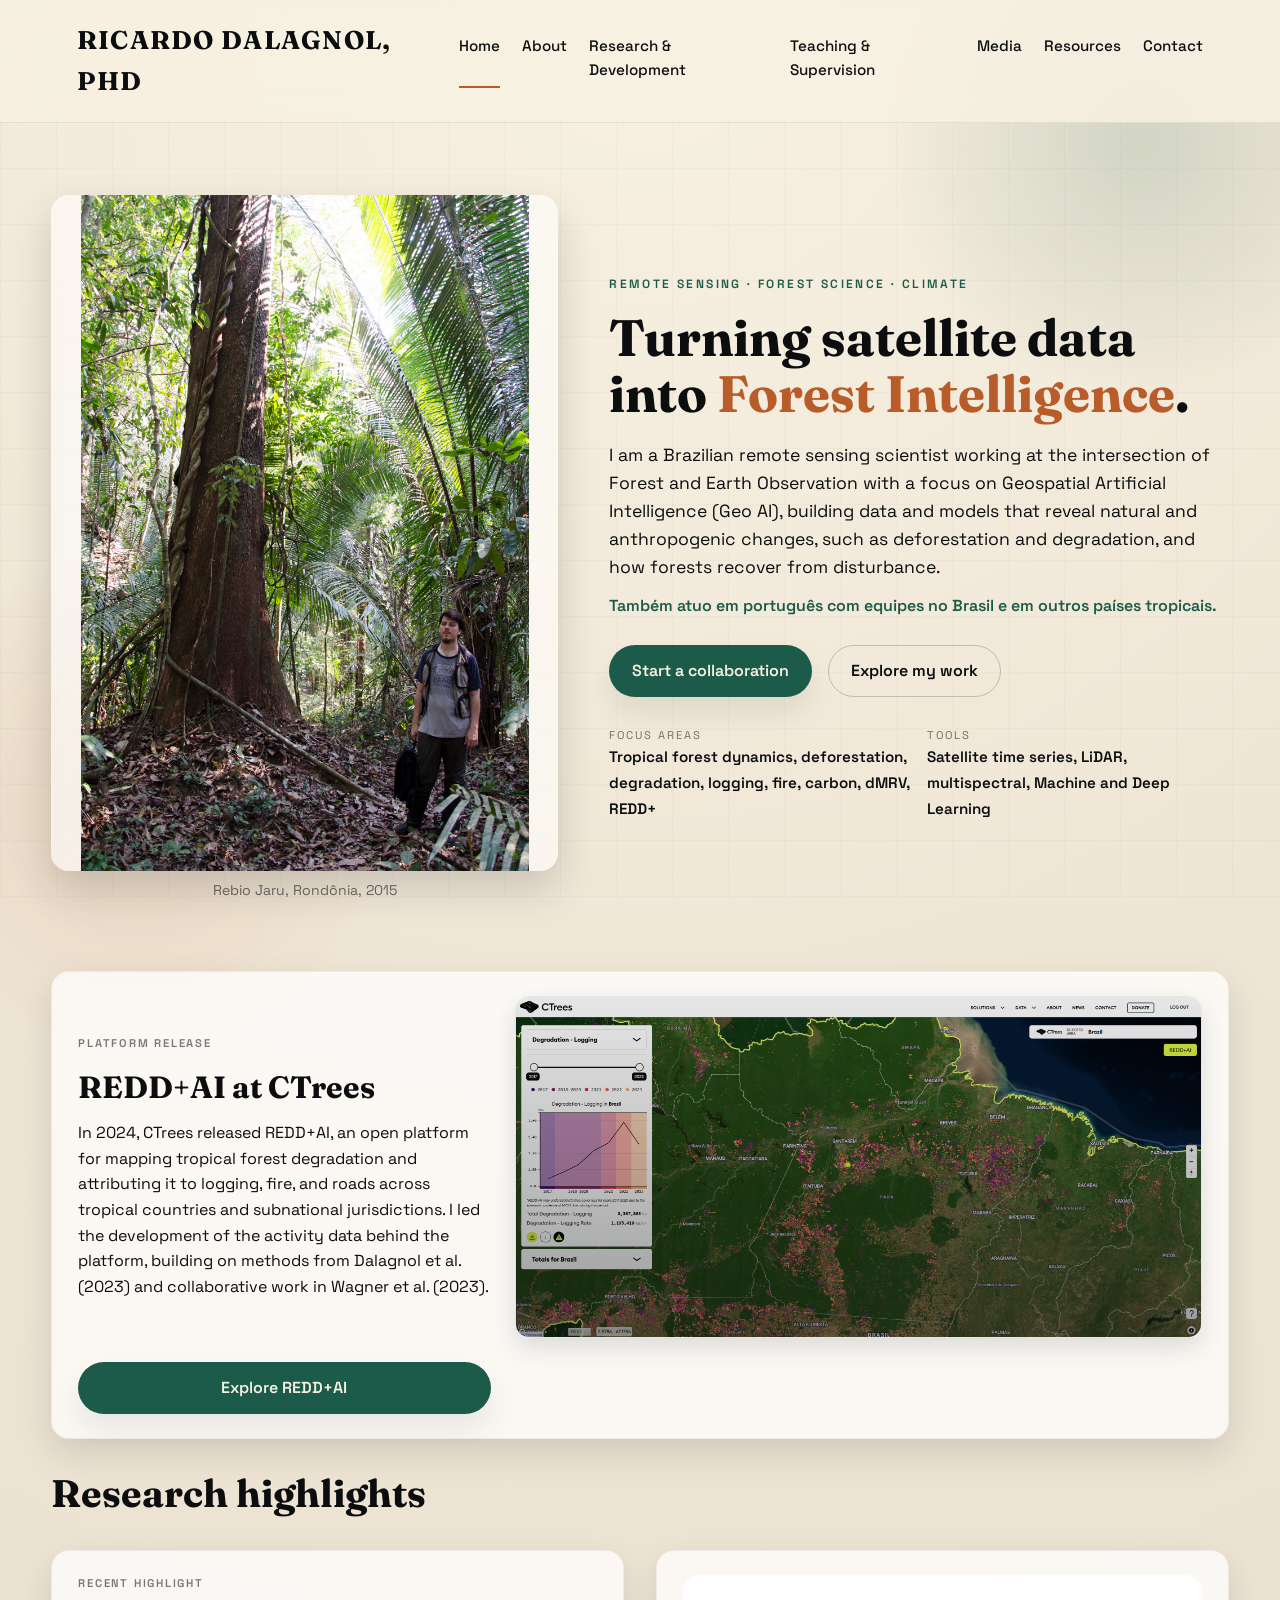
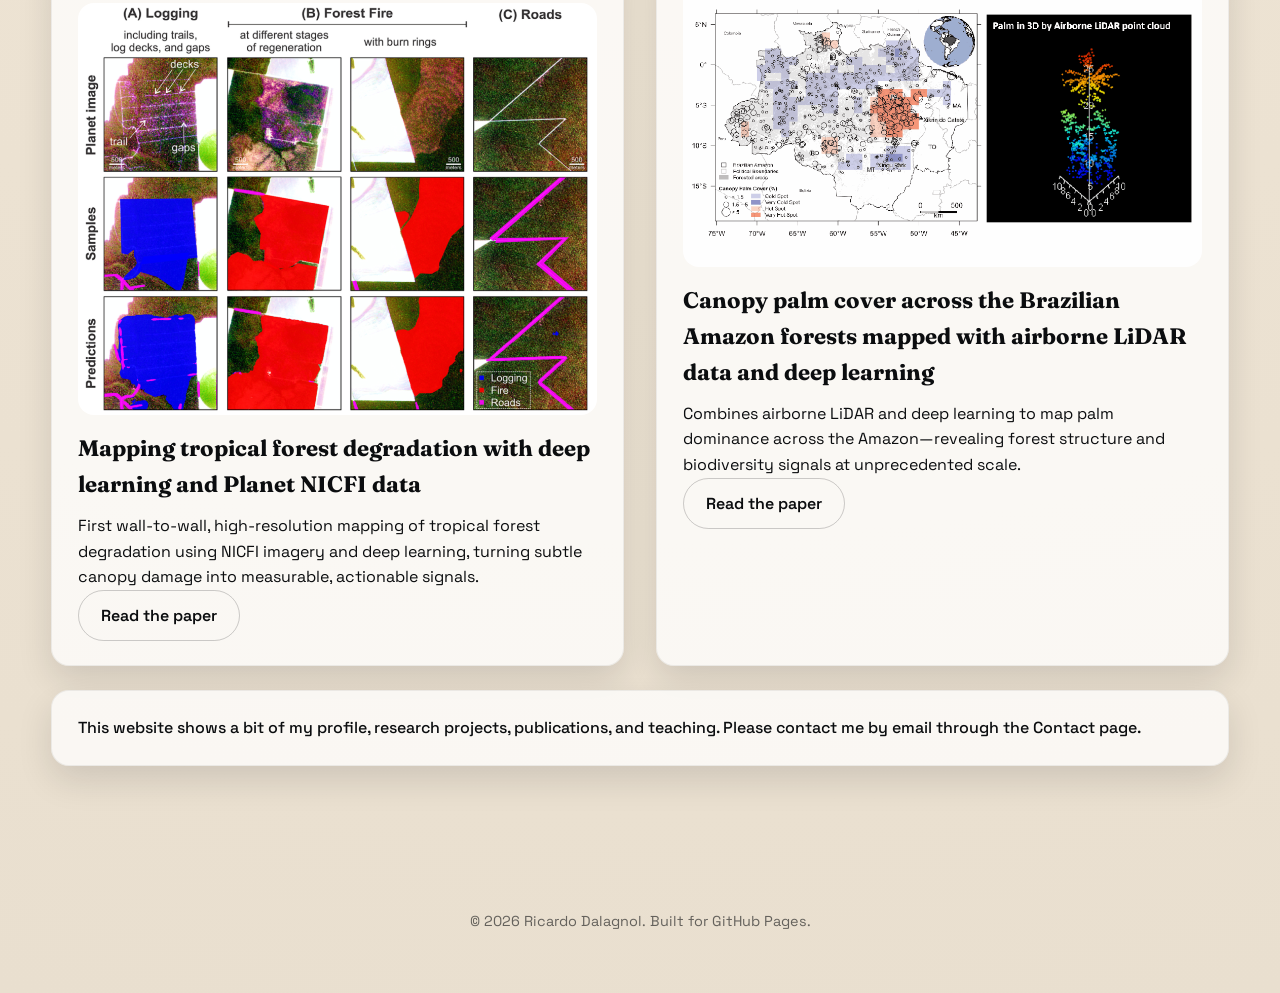
==== index.html @ a9552af7 "website update with mentorship" ====
﻿<!doctype html>
<html lang="en">
<head>
  <meta charset="utf-8" />
  <meta name="viewport" content="width=device-width, initial-scale=1" />
  <title>Ricardo Dalagnol — Remote Sensing & Forest Science</title>
  <meta name="description" content="Researcher in remote sensing and forest science. Projects, publications, teaching, and outreach." />
  <script type="application/ld+json">
  {
    "@context": "https://schema.org",
    "@type": "Person",
    "name": "Ricardo Dalagnol",
    "honorificSuffix": "PhD",
    "url": "https://ricds.github.io/",
    "jobTitle": "Remote Sensing Scientist",
    "description": "Researcher working at the intersection of remote sensing, forest science, geospatial artificial intelligence, tropical forest dynamics, REDD+, and digital MRV.",
    "sameAs": [
      "https://scholar.google.com.br/citations?hl=pt-BR&user=4ecvtoEAAAAJ",
      "https://www.linkedin.com/in/ricardo-dalagnol-da-silva-68b94a106/",
      "https://github.com/ricds"
    ],
    "knowsAbout": [
      "Remote sensing",
      "Forest science",
      "Tropical forest degradation",
      "Deforestation",
      "LiDAR",
      "Geospatial artificial intelligence",
      "REDD+",
      "Digital MRV"
    ]
  }
  </script>
  <link rel="preconnect" href="https://fonts.googleapis.com">
  <link rel="preconnect" href="https://fonts.gstatic.com" crossorigin>
  <link href="https://fonts.googleapis.com/css2?family=Fraunces:opsz,wght@9..144,300;9..144,600;9..144,700&family=Space+Grotesk:wght@300;400;500;600;700&display=swap" rel="stylesheet">
  <link rel="stylesheet" href="styles.css" />
</head>
<body>
  <div class="bg-grid" aria-hidden="true"></div>
  <div class="bg-orb orb-1" aria-hidden="true"></div>
  <div class="bg-orb orb-2" aria-hidden="true"></div>

  <header class="site-header">
    <a class="logo" href="#home" data-panel="home">Ricardo Dalagnol, PhD</a>
    <nav class="site-nav">
      <a href="#home" data-panel="home" class="active">Home</a>
      <a href="#about" data-panel="about">About</a>
      <a href="#research" data-panel="research">Research & Development</a>
      <a href="#teaching" data-panel="teaching">Teaching & Supervision</a>
      <a href="#media" data-panel="media">Media</a>
      <span class="nav-dropdown">
        <a href="#resources" data-panel="resources">Resources</a>
        <span class="dropdown-menu">
          <a href="https://ricds.github.io/ctrees-amazon-canopy-height.html">CTrees Amazon canopy height</a>
        </span>
      </span>
      <a href="#contact" data-panel="contact">Contact</a>
    </nav>
    <button class="menu-btn" aria-label="Open menu">
      <span></span><span></span><span></span>
    </button>
  </header>

  <main id="top">
    <div class="panel-stage">
      <section id="home" class="section panel active home-panel" data-panel="home">
        <div class="hero">
          <div class="hero-photo" data-slider>
            <img class="active" src="assets/images/jaru_2015_LSB_6764-227.jpg" alt="Ricardo Dalagnol during fieldwork in Jaru, Brazil" data-caption="Rebio Jaru, Rondônia, 2015" />
            <img src="assets/images/jaru_2015_LSB_6727-194.jpg" alt="Installing pressure dendrometer in Rebio Jaru, Brazil" data-caption="Installing pressure dendrometer at Rebio Jaru, Rondônia, 2015" />
            <img src="assets/images/bananal_2015_IMG_20151114_144432176.jpg" alt="Measuring tree growth in Bananal Island, Tocantins, Brazil" data-caption="Measuring tree growth in Bananal Island, Tocantins, Brazil, 2015" />
            <img src="assets/images/bananal_2015_IMG_20151114_102003658_HDR.jpg" alt="Campsite at Rio Javaés in Bananal Island, Tocantins, Brazil" data-caption="Campsite at Rio Javaés in Bananal Island, Tocantins, Brazil, 2015" />
            <img src="assets/images/manaus_2015_Sentek Manaus_7.jpeg" alt="Installing soil moisture equipment at Manaus K34 tower, Brazil" data-caption="Happy about breaking a hammer to install soil moisture equipment at Manaus K34 tower, Brazil, 2015" />
            <img src="assets/images/secondary_forest_tapajos_2012_DSC09801.JPG" alt="Secondary forest in Tapajós, Pará, Brazil" data-caption="Secondary forest Tapajós, Pará, Brazil, 2012" />
            <p class="image-caption">Rebio Jaru, Rondônia, 2015</p>
          </div>
          <div class="hero-text">
            <p class="eyebrow">Remote Sensing · Forest Science · Climate</p>
            <h1>Turning satellite data into <span>Forest Intelligence</span>.</h1>
            <p class="lead">I am a Brazilian remote sensing scientist working at the intersection of Forest and Earth Observation with a focus on Geospatial Artificial Intelligence (Geo AI), building data and models that reveal natural and anthropogenic changes, such as deforestation and degradation, and how forests recover from disturbance.</p>
            <p class="pt-note">Também atuo em português com equipes no Brasil e em outros países tropicais.</p>
            <div class="hero-actions">
              <a class="btn primary" href="#contact" data-panel="contact">Start a collaboration</a>
              <a class="btn ghost" href="#research" data-panel="research">Explore my work</a>
            </div>
            <div class="hero-meta">
              <div>
                <span class="meta-label">Focus areas</span>
                <span class="meta-value">Tropical forest dynamics, deforestation, degradation, logging, fire, carbon, dMRV, REDD+</span>
              </div>
              <div>
                <span class="meta-label">Tools</span>
                <span class="meta-value">Satellite time series, LiDAR, multispectral, Machine and Deep Learning</span>
              </div>
            </div>
          </div>
        </div>

        <div class="home-content">
          <div class="card reveal feature-callout">
            <div>
              <p class="highlight-label">Platform release</p>
              <h2>REDD+AI at CTrees</h2>
              <p>In 2024, CTrees released REDD+AI, an open platform for mapping tropical forest degradation and attributing it to logging, fire, and roads across tropical countries and subnational jurisdictions. I led the development of the activity data behind the platform, building on methods from <a href="https://doi.org/10.1016/j.rse.2023.113798" target="_blank" rel="noopener">Dalagnol et al. (2023)</a> and collaborative work in <a href="https://doi.org/10.3390/rs15020521" target="_blank" rel="noopener">Wagner et al. (2023)</a>.</p>
            </div>
            <div class="reddai-options" aria-label="REDD+AI visual">
              <a class="reddai-visual reddai-photo" href="https://ctrees.org/reddai" target="_blank" rel="noopener">
                <img src="assets/images/redd_ai_logging.png" alt="REDD+AI logging interface" />
              </a>
            </div>
            <a class="btn primary" href="https://ctrees.org/reddai" target="_blank" rel="noopener">Explore REDD+AI</a>
          </div>
          <div class="section-header">
            <h2>Research highlights</h2>
          </div>
          <div class="grid past-highlights">
            <article class="card reveal paper-card">
              <p class="highlight-label">Recent highlight</p>
              <img src="assets/images/forest-degradation-nicfi.png" alt="Mapping tropical forest degradation with deep learning and Planet NICFI data" />
              <h3>Mapping tropical forest degradation with deep learning and Planet NICFI data</h3>
              <p>First wall-to-wall, high-resolution mapping of tropical forest degradation using NICFI imagery and deep learning, turning subtle canopy damage into measurable, actionable signals.</p>
              <a class="btn ghost" href="https://doi.org/10.1016/j.rse.2023.113798" target="_blank" rel="noopener">Read the paper</a>
            </article>
            <article class="card reveal paper-card">
              <img src="assets/images/palm-cover-lidar.gif" alt="Canopy palm cover across the Brazilian Amazon forests mapped with airborne LiDAR data and deep learning" />
              <h3>Canopy palm cover across the Brazilian Amazon forests mapped with airborne LiDAR data and deep learning</h3>
              <p>Combines airborne LiDAR and deep learning to map palm dominance across the Amazon—revealing forest structure and biodiversity signals at unprecedented scale.</p>
              <a class="btn ghost" href="https://doi.org/10.1002/rse2.264" target="_blank" rel="noopener">Read the paper</a>
            </article>
          </div>
          <div class="card reveal home-note">
            <p>This website shows a bit of my profile, research projects, publications, and teaching. Please contact me by email through the <a href="#contact" data-panel="contact">Contact page</a>.</p>
          </div>
        </div>
      </section>

      <section id="about" class="section panel" data-panel="about">
        <div class="section-header">
          <h2>About</h2>
          <p>I am passionate about studying forests through the lenses of remote sensing (RS) and uncovering what we can see from above the forest canopy.</p>
        </div>
        <div class="about-grid">
          <div class="card reveal about-photo">
            <img src="assets/images/ricardo-joshua-trees.jpg" alt="Joshua Tree National Park in the Mojave Desert" />
            <p class="image-caption">Joshua Tree National Park, California, 2022</p>
            <p class="muted">This picture is not a tropical forest (off course), but this is nearby where I am living right now in Pasadena, CA, at Joshua Tree National Park in the Mojave Desert. Very hot but astonishing place! Almost outworldly</p>
          </div>
          <div class="card reveal profile-card">
            <h3>Profile</h3>
            <p>I am a Remote Sensing Scientist with an interdisciplinary background in environmental sciences, tropical ecology, and forest systems. My work integrates high-resolution Earth Observation data—particularly airborne LiDAR—with advanced analytical approaches, including machine learning and deep learning, to extract precise and novel insights from complex environmental systems.</p>
            <p>My research focuses on forest dynamics, biogeosciences, and the carbon cycle. I investigate how environmental and climate change influence tropical forest ecosystems, and I develop quantitative methods that combine remote sensing and field data to improve the monitoring of forest structure, degradation, and carbon stocks.</p>
            <p>I have strong analytical and programming expertise, with an emphasis on rigorous, empirical, and reproducible research. My work bridges ecological theory, geospatial data science, and computational modeling to generate actionable information for climate mitigation and forest conservation.</p>
            <p>I am currently a Research Scientist at CTrees (California), where I develop and apply advanced remote sensing and machine learning methods to support high-integrity forest carbon accounting and large-scale monitoring initiatives.</p>
            <p>I completed my postdoctoral appointment at UCLA in 2024 and then joined CTrees as Research Scientist and Activity Data Science Lead.</p>
            <p>I welcome opportunities for scientific collaboration and interdisciplinary research. Please feel free to get in touch via email.</p>
          </div>
          <div class="card reveal">
            <h3>Work</h3>
            <ul class="timeline">
              <li><strong>2024–</strong> Research Scientist and Activity Data Science Lead, CTrees (California, USA)</li>
              <li><strong>2022–2024</strong> Post-doctoral Researcher, Institute of the Environment and Sustainability, UCLA (Los Angeles, USA)</li>
              <li><strong>2022–2024</strong> Research Affiliate, NASA-Jet Propulsion Laboratory, California Institute of Technology (Pasadena, USA)</li>
              <li><strong>2021–2024</strong> Honorary Research Fellow, University of Manchester (Manchester, UK)</li>
              <li><strong>2020–2022</strong> Post-doctoral Researcher, DIOTG/INPE (São José dos Campos, Brazil)</li>
              <li><strong>2018–2019</strong> Visiting Researcher (PhD Remote Sensing), University of Leeds (Leeds, UK)</li>
              <li><strong>2014–2016</strong> Research Assistant, DIAV/INPE (São José dos Campos, Brazil)</li>
            </ul>
          </div>
          <div class="card reveal">
            <h3>Education</h3>
            <ul class="timeline">
              <li><strong>2016–2020</strong> PhD in Remote Sensing, DIOTG/INPE (São José dos Campos, Brazil)</li>
              <li><strong>2012–2014</strong> MSc in Remote Sensing, DIOTG/INPE (São José dos Campos, Brazil)</li>
              <li><strong>2008–2011</strong> BSc. in Forest Engineering (interrupted to start the MSc), UTFPR (Dois Vizinhos, Brazil)</li>
              <li><strong>2007–2011</strong> BSc. in Environmental Engineering, UNISEP (Dois Vizinhos, Brazil)</li>
            </ul>
          </div>
          <div class="card reveal">
            <h3>Research field</h3>
            <ul class="pillars">
              <li>Remote sensing</li>
              <li>Tropical ecology</li>
              <li>Forest dynamics</li>
              <li>Amazonia</li>
              <li>Biomass</li>
              <li>Plant species distribution</li>
              <li>Deep learning</li>
              <li>dMRV</li>
              <li>REDD+</li>
            </ul>
          </div>
          <div class="card reveal links-card">
            <h3>Links</h3>
            <div class="link-row">
              <a href="http://lattes.cnpq.br/6150479997891841" target="_blank" rel="noopener">CV – Brazilian Curriculum Lattes (pt-br)</a>
              <a href="https://scholar.google.com.br/citations?hl=pt-BR&user=4ecvtoEAAAAJ" target="_blank" rel="noopener">Google Scholar Publications</a>
              <a href="https://publons.com/researcher/2459210/ricardo-dalagnol/peer-review/" target="_blank" rel="noopener">Reviewer profile</a>
            </div>
          </div>
        </div>
      </section>

      <section id="research" class="section panel" data-panel="research">
        <div class="section-header">
          <h2>Research & Development</h2>
        </div>
        <div class="grid research-lines">
          <article class="card reveal">
            <h3>Assessing the Impacts of Environmental and Climate Change in the Tropics</h3>
          </article>
          <article class="card reveal">
            <h3>Advancing Tropical Ecology using Remote Sensing</h3>
          </article>
          <article class="card reveal">
            <h3>Development of Remote Sensing Data and Artificial Intelligence Methods to Advance Earth Observation</h3>
          </article>
        </div>
        <div class="card reveal">
          <p>Online record at Google Scholar: <a href="https://scholar.google.com.br/citations?hl=pt-BR&user=4ecvtoEAAAAJ" target="_blank" rel="noopener">https://scholar.google.com.br/citations?hl=pt-BR&user=4ecvtoEAAAAJ</a></p>
        </div>
        <div class="card reveal development-card">
          <div class="development-intro">
            <div>
              <h3>Applied REDD+ and dMRV development</h3>
              <p>Beyond peer-reviewed publications, I lead applied technical work that turns remote sensing, AI, and forest carbon methods into operational datasets for jurisdictional REDD+ and dMRV programs.</p>
            </div>
            <img src="assets/images/forest-spin.gif" alt="Rotating visualization of forest structure" loading="lazy" />
          </div>
          <h4>Technical reports</h4>
          <ul class="list">
            <li>
              <span class="list-title">Dalagnol, Ricardo, et al. (2024). Forest Cover Benchmark Maps and Activity Data to Support VM0048 Implementation across 6 Tropical Jurisdictions in 3 Countries.</span>
              <span class="list-subtitle">Lead author. Report prepared for Verra VCS.</span>
            </li>
            <li>
              <span class="list-title">Dalagnol, Ricardo, et al. (2025). Forest Cover Benchmark Maps and Activity Data to Support VM0048 Implementation across 36 Tropical Jurisdictions in 16 Countries.</span>
              <span class="list-subtitle">Lead author. Report prepared for Verra VCS.</span>
            </li>
            <li>
              <span class="list-title">Dalagnol, Ricardo, et al. (2024-2026). Due-diligence dMRV assessments for 10 ART-TREES and FCPF jurisdictional REDD+ opportunities.</span>
              <span class="list-subtitle">Lead technical development integrating activity data, remote sensing diagnostics, and geospatial quality checks for buyer-side evaluation of jurisdictional forest carbon performance.</span>
            </li>
          </ul>
        </div>
        <div class="card reveal pubs-card">
          <h3>Full list of publications</h3>
          <div class="pub-tools" aria-label="Publication filters">
            <label>
              <span>Search</span>
              <input id="pub-search" type="search" placeholder="Title, author, journal, DOI" autocomplete="off" />
            </label>
            <label>
              <span>Year</span>
              <select id="pub-year-filter">
                <option value="">All years</option>
              </select>
            </label>
            <p id="pub-count" class="muted" aria-live="polite"></p>
          </div>
          <!-- PUBS_START -->
        <div class="pub-year">
          <h3>2026</h3>
          <ul class="list">
          <li>
            <span class="list-title">Yang, Yan; et al. (2026). <span class="pub-title">From Snapshot Maps to Continuous Monitoring of Global Forest Carbon at 100 m Resolution (2000–2025)</span>. <span class="pub-journal">EarthArXiv</span>.</span>
          </li>
          <li>
            <span class="list-title">Natel, Carolina; et al. (2026). <span class="pub-title">Deep Learning for Satellite‐Based Forest Disturbance Monitoring: Recent Advances and Challenges</span>. <span class="pub-journal">WIREs Data Mining and Knowledge Discovery</span>. DOI: <a href="https://doi.org/10.1002/widm.70096" target="_blank" rel="noopener">https://doi.org/10.1002/widm.70096</a>.</span>
          </li>
          <li>
            <span class="list-title">Li, Chuanze; et al. (2026). <span class="pub-title">Disturbance and incomplete recovery in the Cerrado-Amazon transition: Implications for conservation of a critical tropical ecotone</span>. <span class="pub-journal">Biological Conservation</span>. DOI: <a href="https://doi.org/10.1016/j.biocon.2026.111900" target="_blank" rel="noopener">https://doi.org/10.1016/j.biocon.2026.111900</a>.</span>
          </li>
          <li>
            <span class="list-title">Fernandes, Helen Giovanna Pereira; et al. (2026). <span class="pub-title">Land Use and Land Cover Dynamics and Their Association with Fire in Indigenous Territories of Maranhão, Brazil (1985–2023)</span>. <span class="pub-journal">Land</span>. DOI: <a href="https://doi.org/10.3390/land15010132" target="_blank" rel="noopener">https://doi.org/10.3390/land15010132</a>.</span>
          </li>
          <li>
            <span class="list-title">Dutra, Débora J.; et al. (2026). <span class="pub-title">Dry‐Season Water Deficits in the Southwestern Amazon Under High Emissions</span>. <span class="pub-journal">International Journal of Climatology</span>. DOI: <a href="https://doi.org/10.1002/joc.70331" target="_blank" rel="noopener">https://doi.org/10.1002/joc.70331</a>.</span>
          </li>
          <li>
            <span class="list-title">Braga, Daniel; et al. (2026). <span class="pub-title">Monitoring sustainable logging in an Amazon forest under management using deep learning and Planet NICFI imagery</span>. <span class="pub-journal">International Journal of Remote Sensing</span>. DOI: <a href="https://doi.org/10.1080/01431161.2025.2603696" target="_blank" rel="noopener">https://doi.org/10.1080/01431161.2025.2603696</a>.</span>
          </li>
          </ul>
        </div>
        <div class="pub-year">
          <h3>2025</h3>
          <ul class="list">
          <li>
            <span class="list-title">Zhu, Lei; et al. (2025). <span class="pub-title">Spatially varying parameters improve carbon cycle modeling in the Amazon rainforest with ORCHIDEE r8849</span>. <span class="pub-journal">Geoscientific Model Development</span>. DOI: <a href="https://doi.org/10.5194/egusphere-2025-397" target="_blank" rel="noopener">https://doi.org/10.5194/egusphere-2025-397</a>.</span>
          </li>
          <li>
            <span class="list-title">Wagner, Fabien H.; et al. (2025). <span class="pub-title">Wall‐to‐wall Amazon forest height mapping with Planet NICFI, Aerial LiDAR, and a U‐Net regression model</span>. <span class="pub-journal">Remote Sensing in Ecology and Conservation</span>. DOI: <a href="https://doi.org/10.1002/rse2.70041" target="_blank" rel="noopener">https://doi.org/10.1002/rse2.70041</a>.</span>
          </li>
          <li>
            <span class="list-title">Wagner, Fabien H.; et al. (2025). <span class="pub-title">Monitoring the Early Growth of Pinus and Eucalyptus Plantations Using a Planet NICFI-Based Canopy Height Model: A Case Study in Riqueza, Brazil</span>. <span class="pub-journal">Remote Sensing</span>. DOI: <a href="https://doi.org/10.3390/rs17152718" target="_blank" rel="noopener">https://doi.org/10.3390/rs17152718</a>.</span>
          </li>
          <li>
            <span class="list-title">Vedovato, Laura B.; et al. (2025). <span class="pub-title">Impacts of fire on canopy structure and its resilience depend on successional stage in Amazonian secondary forests</span>. <span class="pub-journal">Remote Sensing in Ecology and Conservation</span>. DOI: <a href="https://doi.org/10.1002/rse2.431" target="_blank" rel="noopener">https://doi.org/10.1002/rse2.431</a>.</span>
          </li>
          <li>
            <span class="list-title">Network, International; et al. (2025). <span class="pub-title">Towards a global understanding of tree mortality</span>. <span class="pub-journal">New Phytologist</span>. DOI: <a href="https://doi.org/10.1111/nph.20407" target="_blank" rel="noopener">https://doi.org/10.1111/nph.20407</a>.</span>
          </li>
          <li>
            <span class="list-title">Favrichon, Samuel; et al. (2025). <span class="pub-title">Monitoring changes of forest height in California</span>. <span class="pub-journal">Frontiers in Remote Sensing</span>. DOI: <a href="https://doi.org/10.3389/frsen.2024.1459524" target="_blank" rel="noopener">https://doi.org/10.3389/frsen.2024.1459524</a>.</span>
          </li>
          </ul>
        </div>
        <div class="pub-year">
          <h3>2024</h3>
          <ul class="list">
          <li>
            <span class="list-title">Winstanley, Philip; et al. (2024). <span class="pub-title">Post-Logging Canopy Gap Dynamics and Forest Regeneration Assessed Using Airborne LiDAR Time Series in the Brazilian Amazon with Attribution to Gap Types and Origins</span>. <span class="pub-journal">Remote Sensing</span>. DOI: <a href="https://doi.org/10.3390/rs16132319" target="_blank" rel="noopener">https://doi.org/10.3390/rs16132319</a>.</span>
          </li>
          <li>
            <span class="list-title">Wagner, Fabien H.; et al. (2024). <span class="pub-title">The Amazon’s 2023 Drought: Sentinel-1 Reveals Extreme Rio Negro River Contraction</span>. <span class="pub-journal">Remote Sensing</span>. DOI: <a href="https://doi.org/10.3390/rs16061056" target="_blank" rel="noopener">https://doi.org/10.3390/rs16061056</a>.</span>
          </li>
          <li>
            <span class="list-title">Wagner, Fabien H.; et al. (2024). <span class="pub-title">Sub-meter tree height mapping of California using aerial images and LiDAR-informed U-Net model</span>. <span class="pub-journal">Remote Sensing of Environment</span>. DOI: <a href="https://doi.org/10.1016/j.rse.2024.114099" target="_blank" rel="noopener">https://doi.org/10.1016/j.rse.2024.114099</a>.</span>
          </li>
          <li>
            <span class="list-title">Takougoum Sagang, Le Bienfaiteur; et al. (2024). <span class="pub-title">Unveiling spatial variations of high forest live biomass carbon stocks of Gabon using advanced remote sensing techniques</span>. <span class="pub-journal">Environmental Research Letters</span>. DOI: <a href="https://doi.org/10.1088/1748-9326/ad5572" target="_blank" rel="noopener">https://doi.org/10.1088/1748-9326/ad5572</a>.</span>
          </li>
          <li>
            <span class="list-title">Mullissa, Adugna; et al. (2024). <span class="pub-title">LUCA: A Sentinel-1 SAR-Based Global Forest Land Use Change Alert</span>. <span class="pub-journal">Remote Sensing</span>. DOI: <a href="https://doi.org/10.3390/rs16122151" target="_blank" rel="noopener">https://doi.org/10.3390/rs16122151</a>.</span>
          </li>
          <li>
            <span class="list-title">Jacon, Aline D.; et al. (2024). <span class="pub-title">Characterizing Canopy Structure Variability in Amazonian Secondary Successions with Full-Waveform Airborne LiDAR</span>. <span class="pub-journal">Remote Sensing</span>. DOI: <a href="https://doi.org/10.3390/rs16122085" target="_blank" rel="noopener">https://doi.org/10.3390/rs16122085</a>.</span>
          </li>
          <li>
            <span class="list-title">Gonçalves, Nathan Borges; et al. (2024). <span class="pub-title">Revealing forest structural "fingerprints": An integration of LiDAR and deep learning uncovers topographical influences on Central Amazon forests</span>. <span class="pub-journal">Ecological Informatics</span>. DOI: <a href="https://doi.org/10.1016/j.ecoinf.2024.102628" target="_blank" rel="noopener">https://doi.org/10.1016/j.ecoinf.2024.102628</a>.</span>
          </li>
          <li>
            <span class="list-title">Galvão, Lênio Soares; et al. (2024). <span class="pub-title">Coupled effects of solar illumination and phenology on vegetation index determination: an analysis over the Amazonian forests using the SuperDove satellite constellation</span>. <span class="pub-journal">GIScience & Remote Sensing</span>. DOI: <a href="https://doi.org/10.1080/15481603.2023.2290354" target="_blank" rel="noopener">https://doi.org/10.1080/15481603.2023.2290354</a>.</span>
          </li>
          <li>
            <span class="list-title">Carter, Griffin; et al. (2024). <span class="pub-title">Detection of forest disturbance across California using deep-learning on PlanetScope imagery</span>. <span class="pub-journal">Frontiers in Remote Sensing</span>. DOI: <a href="https://doi.org/10.3389/frsen.2024.1409400" target="_blank" rel="noopener">https://doi.org/10.3389/frsen.2024.1409400</a>.</span>
          </li>
          <li>
            <span class="list-title">Breunig, Fábio Marcelo; et al. (2024). <span class="pub-title">Monitoring Cover Crop Biomass in Southern Brazil Using Combined PlanetScope and Sentinel-1 SAR Data</span>. <span class="pub-journal">Remote Sensing</span>. DOI: <a href="https://doi.org/10.3390/rs16152686" target="_blank" rel="noopener">https://doi.org/10.3390/rs16152686</a>.</span>
          </li>
          </ul>
        </div>
        <div class="pub-year">
          <h3>2023</h3>
          <ul class="list">
          <li>
            <span class="list-title">de Abreu Araújo, Juliana; et al. (2023). <span class="pub-title">Sensitivity of hyperspectral vegetation indices to rainfall seasonality in the Brazilian savannahs: an analysis using PRISMA data</span>. <span class="pub-journal">Remote Sensing Letters</span>. DOI: <a href="https://doi.org/10.1080/2150704x.2023.2189031" target="_blank" rel="noopener">https://doi.org/10.1080/2150704x.2023.2189031</a>.</span>
          </li>
          <li>
            <span class="list-title">Wagner, Fabien H.; et al. (2023). <span class="pub-title">Mapping Tropical Forest Cover and Deforestation with Planet NICFI Satellite Images and Deep Learning in Mato Grosso State (Brazil) from 2015 to 2021</span>. <span class="pub-journal">Remote Sensing</span>. DOI: <a href="https://doi.org/10.3390/rs15020521" target="_blank" rel="noopener">https://doi.org/10.3390/rs15020521</a>.</span>
          </li>
          <li>
            <span class="list-title">Ping, Dazhou; et al. (2023). <span class="pub-title">Assessing the Magnitude of the Amazonian Forest Blowdowns and Post-Disturbance Recovery Using Landsat-8 and Time Series of PlanetScope Satellite Constellation Data</span>. DOI: <a href="https://doi.org/10.3390/rs15123196" target="_blank" rel="noopener">https://doi.org/10.3390/rs15123196</a>.</span>
          </li>
          <li>
            <span class="list-title">Klauberg, Carine; et al. (2023). <span class="pub-title">Post-Hurricane Damage Severity Classification at the Individual Tree Level Using Terrestrial Laser Scanning and Deep Learning</span>. <span class="pub-journal">Remote Sensing</span>.</span>
          </li>
          <li>
            <span class="list-title">Heinrich, Viola H. A.; et al. (2023). <span class="pub-title">The carbon sink of secondary and degraded humid tropical forests</span>. <span class="pub-journal">Nature</span>. DOI: <a href="https://doi.org/10.1038/s41586-022-05679-w" target="_blank" rel="noopener">https://doi.org/10.1038/s41586-022-05679-w</a>.</span>
          </li>
          <li>
            <span class="list-title">Gonçalves, Nathan B.; et al. (2023). <span class="pub-title">Amazon forest spectral seasonality is consistent across sensor resolutions and driven by leaf demography</span>. <span class="pub-journal">ISPRS Journal of Photogrammetry and Remote Sensing</span>. DOI: <a href="https://doi.org/10.1016/j.isprsjprs.2022.12.001" target="_blank" rel="noopener">https://doi.org/10.1016/j.isprsjprs.2022.12.001</a>.</span>
          </li>
          <li>
            <span class="list-title">Ferla, Andressa Kossmann; et al. (2023). <span class="pub-title">Mapping Pinus spp. Forestry and Land Cover Classes Using High-resolution PlanetScope Satellite Data: Experimenting Images from Different Seasons and Machine Learning Methods</span>. <span class="pub-journal">Revista Brasileira de Cartografia</span>. DOI: <a href="https://doi.org/http://dx.doi.org/10.14393/rbcv75n0a-67769" target="_blank" rel="noopener">https://doi.org/http://dx.doi.org/10.14393/rbcv75n0a-67769</a>.</span>
          </li>
          <li>
            <span class="list-title">Dutra, Débora Joana; et al. (2023). <span class="pub-title">Fire Dynamics in an Emerging Deforestation Frontier in Southwestern Amazonia, Brazil</span>. <span class="pub-journal">Fire</span>. DOI: <a href="https://doi.org/10.3390/fire6010002" target="_blank" rel="noopener">https://doi.org/10.3390/fire6010002</a>.</span>
          </li>
          <li>
            <span class="list-title">Dutra, Débora Joana; et al. (2023). <span class="pub-title">Burned area mapping in Different Data Products for the Southwest of the Brazilian Amazon</span>. <span class="pub-journal">Revista Brasileira de Cartografia</span>. DOI: <a href="https://doi.org/10.14393/rbcv75n0a-68393" target="_blank" rel="noopener">https://doi.org/10.14393/rbcv75n0a-68393</a>.</span>
          </li>
          <li>
            <span class="list-title">Dalagnol, Ricardo; et al. (2023). <span class="pub-title">Mapping tropical forest degradation with deep learning and Planet NICFI data</span>. DOI: <a href="https://doi.org/10.1016/j.rse.2023.113798" target="_blank" rel="noopener">https://doi.org/10.1016/j.rse.2023.113798</a>.</span>
          </li>
          <li>
            <span class="list-title">Dalagnol, Ricardo; et al. (2023). <span class="pub-title">AnisoVeg: anisotropy and nadir-normalized MODIS multi-angle implementation atmospheric correction (MAIAC) datasets for satellite vegetation studies in South America</span>. <span class="pub-journal">Earth System Science Data</span>. DOI: <a href="https://doi.org/10.5194/essd-15-345-2023" target="_blank" rel="noopener">https://doi.org/10.5194/essd-15-345-2023</a>.</span>
          </li>
          <li>
            <span class="list-title">Da Conceição Bispo, Polyanna; et al. (2023). <span class="pub-title">Overlooking vegetation loss outside forests imperils the Brazilian Cerrado and other non-forest biomes</span>. DOI: <a href="https://doi.org/10.1038/s41559-023-02256-w" target="_blank" rel="noopener">https://doi.org/10.1038/s41559-023-02256-w</a>.</span>
          </li>
          <li>
            <span class="list-title">Crivelari-Costa, Patrícia Monique; et al. (2023). <span class="pub-title">Changes in Carbon Dioxide Balance Associated with Land Use and Land Cover in Brazilian Legal Amazon Based on Remotely Sensed Imagery</span>. DOI: <a href="https://doi.org/10.3390/rs15112780" target="_blank" rel="noopener">https://doi.org/10.3390/rs15112780</a>.</span>
          </li>
          <li>
            <span class="list-title">Araújo, Juliana De Abreu; et al. (2023). <span class="pub-title">Evaluating changes with vegetation cover in PRISMA's spectral, spatial, and temporal attributes and their performance for classifying savannahs in Brazil</span>. DOI: <a href="https://doi.org/10.1016/j.rsase.2023.101074" target="_blank" rel="noopener">https://doi.org/10.1016/j.rsase.2023.101074</a>.</span>
          </li>
          </ul>
        </div>
        <div class="pub-year">
          <h3>2022</h3>
          <ul class="list">
          <li>
            <span class="list-title">Wagner, Fabien H.; et al. (2022). <span class="pub-title">K-textures, a self-supervised hard clustering deep learning algorithm for satellite image segmentation</span>. <span class="pub-journal">Frontiers in Environmental Science</span>. DOI: <a href="https://doi.org/10.3389/fenvs.2022.946729" target="_blank" rel="noopener">https://doi.org/10.3389/fenvs.2022.946729</a>.</span>
          </li>
          <li>
            <span class="list-title">Wagner, Fabien H.; et al. (2022). <span class="pub-title">Fast computation of digital terrain model anomalies based on LiDAR data for geoglyph detection in the Amazon</span>. <span class="pub-journal">Remote Sensing Letters</span>. DOI: <a href="https://doi.org/10.1080/2150704X.2022.2109942" target="_blank" rel="noopener">https://doi.org/10.1080/2150704X.2022.2109942</a>.</span>
          </li>
          <li>
            <span class="list-title">Reis, Cristiano Rodrigues; et al. (2022). <span class="pub-title">Forest disturbance and growth processes are reflected in the geographical distribution of large canopy gaps across the Brazilian Amazon</span>. <span class="pub-journal">Journal of Ecology</span>. DOI: <a href="https://doi.org/10.1111/1365-2745.14003" target="_blank" rel="noopener">https://doi.org/10.1111/1365-2745.14003</a>.</span>
          </li>
          <li>
            <span class="list-title">Pontes-Lopes, Aline; et al. (2022). <span class="pub-title">Quantifying Post-Fire Changes in the Aboveground Biomass of an Amazonian Forest Based on Field and Remote Sensing Data</span>. <span class="pub-journal">Remote Sensing</span>. DOI: <a href="https://doi.org/10.3390/rs14071545" target="_blank" rel="noopener">https://doi.org/10.3390/rs14071545</a>.</span>
          </li>
          <li>
            <span class="list-title">Petri, Caio Arlanche; et al. (2022). <span class="pub-title">Solar illumination effects on the dry-season variability of spectral and spatial attributes calculated from PlanetScope data over tropical forests of the Amazon</span>. <span class="pub-journal">International Journal of Remote Sensing</span>. DOI: <a href="https://doi.org/10.1080/01431161.2022.2106801" target="_blank" rel="noopener">https://doi.org/10.1080/01431161.2022.2106801</a>.</span>
          </li>
          <li>
            <span class="list-title">Mataveli, Guilherme; et al. (2022). <span class="pub-title">Science‐based planning can support law enforcement actions to curb deforestation in the Brazilian Amazon</span>. <span class="pub-journal">Conservation Letters</span>. DOI: <a href="https://doi.org/10.1111/conl.12908" target="_blank" rel="noopener">https://doi.org/10.1111/conl.12908</a>.</span>
          </li>
          <li>
            <span class="list-title">Haddad, Isadora; et al. (2022). <span class="pub-title">On the combined use of phenological metrics derived from different PlanetScope vegetation indices for classifying savannas in Brazil</span>. <span class="pub-journal">Remote Sensing Applications: Society and Environment</span>. DOI: <a href="https://doi.org/10.1016/j.rsase.2022.100764" target="_blank" rel="noopener">https://doi.org/10.1016/j.rsase.2022.100764</a>.</span>
          </li>
          <li>
            <span class="list-title">Ferreira Barbosa, Maria Lucia; et al. (2022). <span class="pub-title">Compound impact of land use and extreme climate on the 2020 fire record of the Brazilian Pantanal</span>. <span class="pub-journal">Global Ecology and Biogeography</span>. DOI: <a href="https://doi.org/10.1111/geb.13563" target="_blank" rel="noopener">https://doi.org/10.1111/geb.13563</a>.</span>
          </li>
          <li>
            <span class="list-title">Dalagnol, Ricardo; et al. (2022). <span class="pub-title">Canopy palm cover across the Brazilian Amazon forests mapped with airborne LiDAR data and deep learning</span>. <span class="pub-journal">Remote Sensing in Ecology and Conservation</span>. DOI: <a href="https://doi.org/10.1002/rse2.264" target="_blank" rel="noopener">https://doi.org/10.1002/rse2.264</a>.</span>
          </li>
          </ul>
        </div>
        <div class="pub-year">
          <h3>2021</h3>
          <ul class="list">
          <li>
            <span class="list-title">Zhang, Huixian; et al. (2021). <span class="pub-title">Forest Canopy Changes in the Southern Amazon during the 2019 Fire Season Based on Passive Microwave and Optical Satellite Observations</span>. <span class="pub-journal">Remote Sensing</span>. DOI: <a href="https://doi.org/10.3390/rs13122238" target="_blank" rel="noopener">https://doi.org/10.3390/rs13122238</a>.</span>
          </li>
          <li>
            <span class="list-title">Silva, Celso H. L.; et al. (2021). <span class="pub-title">Surviving as a young scientist in Brazil</span>. <span class="pub-journal">Science</span>. DOI: <a href="https://doi.org/10.1126/science.abm8160a" target="_blank" rel="noopener">https://doi.org/10.1126/science.abm8160a</a>.</span>
          </li>
          <li>
            <span class="list-title">Pontes-Lopes, Aline; et al. (2021). <span class="pub-title">Drought-driven wildfire impacts on structure and dynamics in a wet Central Amazonian forest</span>. <span class="pub-journal">Proceedings of the Royal Society B: Biological Sciences</span>. DOI: <a href="https://doi.org/10.1098/rspb.2021.0094" target="_blank" rel="noopener">https://doi.org/10.1098/rspb.2021.0094</a>.</span>
          </li>
          <li>
            <span class="list-title">Kuck, Tahisa Neitzel; et al. (2021). <span class="pub-title">Change Detection of Selective Logging in the Brazilian Amazon Using X-Band SAR Data and Pre-Trained Convolutional Neural Networks</span>. <span class="pub-journal">Remote Sensing</span>. DOI: <a href="https://doi.org/10.3390/rs13234944" target="_blank" rel="noopener">https://doi.org/10.3390/rs13234944</a>.</span>
          </li>
          <li>
            <span class="list-title">Jacon, Aline Daniele; et al. (2021). <span class="pub-title">Aboveground biomass estimates over Brazilian savannas using hyperspectral metrics and machine learning models: experiences with Hyperion/EO-1</span>. <span class="pub-journal">GIScience & Remote Sensing</span>. DOI: <a href="https://doi.org/10.1080/15481603.2021.1969630" target="_blank" rel="noopener">https://doi.org/10.1080/15481603.2021.1969630</a>.</span>
          </li>
          <li>
            <span class="list-title">Heinrich, Viola H A; et al. (2021). <span class="pub-title">Large carbon sink potential of secondary forests in the Brazilian Amazon to mitigate climate change</span>. <span class="pub-journal">Nature Communications</span>. DOI: <a href="https://doi.org/10.1038/s41467-021-22050-1" target="_blank" rel="noopener">https://doi.org/10.1038/s41467-021-22050-1</a>.</span>
          </li>
          <li>
            <span class="list-title">Dalagnol, Ricardo; et al. (2021). <span class="pub-title">Large-scale variations in the dynamics of Amazon forest canopy gaps from airborne lidar data and opportunities for tree mortality estimates</span>. <span class="pub-journal">Scientific Reports</span>. DOI: <a href="https://doi.org/10.1038/s41598-020-80809-w" target="_blank" rel="noopener">https://doi.org/10.1038/s41598-020-80809-w</a>.</span>
          </li>
          <li>
            <span class="list-title">Dalagnol, Ricardo; et al. (2021). <span class="pub-title">Extreme rainfall and its impacts in the Brazilian Minas Gerais state in January 2020: Can we blame climate change</span>. <span class="pub-journal">Climate Resilience and Sustainability</span>. DOI: <a href="https://doi.org/10.1002/cli2.15" target="_blank" rel="noopener">https://doi.org/10.1002/cli2.15</a>.</span>
          </li>
          </ul>
        </div>
        <div class="pub-year">
          <h3>2020</h3>
          <ul class="list">
          <li>
            <span class="list-title">Wagner, Fabien H.; et al. (2020). <span class="pub-title">U-net-id, an instance segmentation model for building extraction from satellite images-Case study in the Joanopolis City, Brazil</span>. <span class="pub-journal">Remote Sensing</span>. DOI: <a href="https://doi.org/10.3390/rs12101544" target="_blank" rel="noopener">https://doi.org/10.3390/rs12101544</a>.</span>
          </li>
          <li>
            <span class="list-title">Wagner, Fabien H; et al. (2020). <span class="pub-title">Regional Mapping and Spatial Distribution Analysis of Canopy Palms in an Amazon Forest Using Deep Learning and VHR Images</span>. <span class="pub-journal">Remote Sensing</span>. DOI: <a href="https://doi.org/10.3390/rs12142225" target="_blank" rel="noopener">https://doi.org/10.3390/rs12142225</a>.</span>
          </li>
          <li>
            <span class="list-title">Moura, Yhasmin Mendes De; et al. (2020). <span class="pub-title">Carbon Dynamics in a Human-Modified Tropical Forest: A Case Study Using Multi-Temporal LiDAR Data</span>. <span class="pub-journal">Remote Sensing</span>. DOI: <a href="https://doi.org/10.3390/rs12030430" target="_blank" rel="noopener">https://doi.org/10.3390/rs12030430</a>.</span>
          </li>
          <li>
            <span class="list-title">Gonçalves, Nathan Borges; et al. (2020). <span class="pub-title">Both near-surface and satellite remote sensing confirm drought legacy effect on tropical forest leaf phenology after 2015/2016 ENSO drought</span>. <span class="pub-journal">Remote Sensing of Environment</span>. DOI: <a href="https://doi.org/10.1016/j.rse.2019.111489" target="_blank" rel="noopener">https://doi.org/10.1016/j.rse.2019.111489</a>.</span>
          </li>
          <li>
            <span class="list-title">Breunig, Fábio Marcelo; et al. (2020). <span class="pub-title">Assessing the effect of spatial resolution on the delineation of management zones for smallholder farming in southern Brazil</span>. <span class="pub-journal">Remote Sensing Applications: Society and Environment</span>. DOI: <a href="https://doi.org/10.1016/j.rsase.2020.100325" target="_blank" rel="noopener">https://doi.org/10.1016/j.rsase.2020.100325</a>.</span>
          </li>
          <li>
            <span class="list-title">Breunig, Fábio; et al. (2020). <span class="pub-title">Delineation of management zones in agricultural fields using cover-crop biomass estimates from PlanetScope data</span>. <span class="pub-journal">Int J Appl Earth Obs Geoinformation</span>. DOI: <a href="https://doi.org/10.1016/j.jag.2019.102004" target="_blank" rel="noopener">https://doi.org/10.1016/j.jag.2019.102004</a>.</span>
          </li>
          <li>
            <span class="list-title">Braga, José R G; et al. (2020). <span class="pub-title">Tree Crown Delineation Algorithm Based on a Convolutional Neural Network</span>. <span class="pub-journal">Remote Sensing</span>. DOI: <a href="https://doi.org/10.3390/rs12081288" target="_blank" rel="noopener">https://doi.org/10.3390/rs12081288</a>.</span>
          </li>
          <li>
            <span class="list-title">Bontempo, Edgard; et al. (2020). <span class="pub-title">Adjustments to sif aid the interpretation of drought responses at the caatinga of Northeast Brazil</span>. <span class="pub-journal">Remote Sensing</span>. DOI: <a href="https://doi.org/10.3390/rs12193264" target="_blank" rel="noopener">https://doi.org/10.3390/rs12193264</a>.</span>
          </li>
          </ul>
        </div>
        <div class="pub-year">
          <h3>2019</h3>
          <ul class="list">
          <li>
            <span class="list-title">Silva Junior, Celso H. L.; et al. (2019). <span class="pub-title">Fire Responses to the 2010 and 2015/2016 Amazonian Droughts</span>. <span class="pub-journal">Frontiers in Earth Science</span>. DOI: <a href="https://doi.org/10.3389/feart.2019.00097" target="_blank" rel="noopener">https://doi.org/10.3389/feart.2019.00097</a>.</span>
          </li>
          <li>
            <span class="list-title">Fonseca, Letícia D. M.; et al. (2019). <span class="pub-title">Phenology and Seasonal Ecosystem Productivity in an Amazonian Floodplain Forest</span>. <span class="pub-journal">Remote Sensing</span>. DOI: <a href="https://doi.org/10.3390/rs11131530" target="_blank" rel="noopener">https://doi.org/10.3390/rs11131530</a>.</span>
          </li>
          <li>
            <span class="list-title">Debastiani, Aline Bernarda; et al. (2019). <span class="pub-title">Árvore Modelo Frente a Uma Rede Neural Artificial Para a Modelagem Chuva-Vazão</span>. <span class="pub-journal">Nativa</span>. DOI: <a href="https://doi.org/10.31413/nativa.v7i5.7089" target="_blank" rel="noopener">https://doi.org/10.31413/nativa.v7i5.7089</a>.</span>
          </li>
          <li>
            <span class="list-title">Dalagnol, Ricardo; et al. (2019). <span class="pub-title">Quantifying Canopy Tree Loss and Gap Recovery in Tropical Forests under Low-Intensity Logging Using VHR Satellite Imagery and Airborne LiDAR</span>. <span class="pub-journal">Remote Sensing</span>. DOI: <a href="https://doi.org/10.3390/rs11070817" target="_blank" rel="noopener">https://doi.org/10.3390/rs11070817</a>.</span>
          </li>
          </ul>
        </div>
        <div class="pub-year">
          <h3>2018</h3>
          <ul class="list">
          <li>
            <span class="list-title">Dalagnol, Ricardo; et al. (2018). <span class="pub-title">Life cycle of bamboo in the southwestern Amazon and its relation to fire events</span>. <span class="pub-journal">Biogeosciences</span>. DOI: <a href="https://doi.org/10.5194/bg-15-6087-2018" target="_blank" rel="noopener">https://doi.org/10.5194/bg-15-6087-2018</a>.</span>
          </li>
          <li>
            <span class="list-title">Anderson, Liana Oighenstein; et al. (2018). <span class="pub-title">Vulnerability of Amazonian forests to repeated droughts</span>. <span class="pub-journal">Philosophical Transactions of the Royal Society B: Biological Sciences</span>. DOI: <a href="https://doi.org/10.1098/rstb.2017.0411" target="_blank" rel="noopener">https://doi.org/10.1098/rstb.2017.0411</a>.</span>
          </li>
          </ul>
        </div>
        <div class="pub-year">
          <h3>2017</h3>
          <ul class="list">
          <li>
            <span class="list-title">Dalagnol, Ricardo; et al. (2017). <span class="pub-title">Assessment of climate change impacts on water resources of the Purus Basin in the southwestern Amazon</span>. <span class="pub-journal">Acta Amazonica</span>. DOI: <a href="https://doi.org/10.1590/1809-4392201601993" target="_blank" rel="noopener">https://doi.org/10.1590/1809-4392201601993</a>.</span>
          </li>
          </ul>
        </div>
        <div class="pub-year">
          <h3>2016</h3>
          <ul class="list">
          <li>
            <span class="list-title">Silva, Camila Valéria de Jesus; et al. (2016). <span class="pub-title">Floristic and structure of an Amazonian primary forest and a chronosequence of secondary succession</span>. <span class="pub-journal">Acta Amazonica</span>. DOI: <a href="https://doi.org/10.1590/1809-4392201504341" target="_blank" rel="noopener">https://doi.org/10.1590/1809-4392201504341</a>.</span>
          </li>
          <li>
            <span class="list-title">Mateus, Pedro; et al. (2016). <span class="pub-title">Assessment of two techniques to merge ground-based and TRMM rainfall measurements: a case study about Brazilian Amazon Rainforest</span>. <span class="pub-journal">GIScience & Remote Sensing</span>. DOI: <a href="https://doi.org/10.1080/15481603.2016.1228161" target="_blank" rel="noopener">https://doi.org/10.1080/15481603.2016.1228161</a>.</span>
          </li>
          <li>
            <span class="list-title">Debastiani, Aline Bernarda; et al. (2016). <span class="pub-title">Eficácia da arquitetura MLP em modo closed-loop para simulação de um Sistema Hidrológico</span>. <span class="pub-journal">RBRH</span>. DOI: <a href="https://doi.org/10.1590/2318-0331.011615124" target="_blank" rel="noopener">https://doi.org/10.1590/2318-0331.011615124</a>.</span>
          </li>
          </ul>
        </div>
        <div class="pub-year">
          <h3>2015</h3>
          <ul class="list">
          <li>
            <span class="list-title">Galvão, Lênio Soares; et al. (2015). <span class="pub-title">Following a site-specific secondary succession in the Amazon using the Landsat CDR product and field inventory data</span>. <span class="pub-journal">International Journal of Remote Sensing</span>. DOI: <a href="https://doi.org/10.1080/01431161.2014.999879" target="_blank" rel="noopener">https://doi.org/10.1080/01431161.2014.999879</a>.</span>
          </li>
          <li>
            <span class="list-title">Debastiani, Aline Bernarda; et al. (2015). <span class="pub-title">Assessment of Climatological Variables for Daily Evapotranspiration Modelling Using Artificial Neural Networks: Case Study on Brazilian State of Santa Catarina</span>. <span class="pub-journal">Australian Journal of Basic and Applied Sciences</span>.</span>
          </li>
          </ul>
        </div>
        <div class="pub-year">
          <h3>2014</h3>
          <ul class="list">
          <li>
            <span class="list-title">Silva, Ricardo D; et al. (2014). <span class="pub-title">Spectral / textural attributes from ALI / EO-1 for mapping primary and secondary tropical forests and studying the relationships with biophysical parameters</span>. <span class="pub-journal">GIScience & Remote Sensing</span>. DOI: <a href="https://doi.org/10.1080/15481603.2014.972866" target="_blank" rel="noopener">https://doi.org/10.1080/15481603.2014.972866</a>.</span>
          </li>
          </ul>
        </div>
        <!-- PUBS_END -->
        </div>
</section>

      <section id="teaching" class="section panel" data-panel="teaching">
        <div class="section-header">
          <h2>Teaching & Supervision</h2>
          <p>Courses, workshops, invited lectures, and student mentorship.</p>
        </div>
        <div class="card reveal">
          <h3>Teaching</h3>
          <ul class="list thumb-list">
            <li class="thumb-item">
              <a class="link-thumb" href="https://youtu.be/N3CHgRlRqOA" target="_blank" rel="noopener" aria-label="Watch Deep Learning for Remote Sensing images with R language">
                <img src="assets/images/video-deep-learning-rs.jpg" alt="" loading="lazy" />
                <span>Video</span>
              </a>
              <div>
                <span class="list-title">2021 · Short course “Deep Learning for Remote Sensing images with R language”</span>
                <span class="list-subtitle">IEEE GRSS-ISPRS SC 2021 – <a href="http://grss-isprs.udesc.br/" target="_blank" rel="noopener">http://grss-isprs.udesc.br/</a> · Recording: <a href="https://youtu.be/N3CHgRlRqOA" target="_blank" rel="noopener">https://youtu.be/N3CHgRlRqOA</a></span>
              </div>
            </li>
            <li class="thumb-item">
              <a class="link-thumb" href="https://youtu.be/SHXuIpjU3YE" target="_blank" rel="noopener" aria-label="Watch Introduction to Google Earth Engine with R language">
                <img src="assets/images/video-google-earth-engine-r.jpg" alt="" loading="lazy" />
                <span>Video</span>
              </a>
              <div>
                <span class="list-title">2021 · Short course “Introduction to Google Earth Engine with R language”</span>
                <span class="list-subtitle">IEEE GRSS-ISPRS SC 2021 – <a href="http://grss-isprs.udesc.br/" target="_blank" rel="noopener">http://grss-isprs.udesc.br/</a> · Recording: <a href="https://youtu.be/SHXuIpjU3YE" target="_blank" rel="noopener">https://youtu.be/SHXuIpjU3YE</a></span>
              </div>
            </li>
            <li class="thumb-item">
              <span class="link-thumb type-course">Course</span>
              <div>
                <span class="list-title">2021 · 60h Course “Special Topics in Spatio-temporal data analysis”</span>
                <span class="list-subtitle">Postgraduate program of Environmental Science and Technology (PPGCTA), Federal University of Santa Maria (UFSM), Brazil</span>
              </div>
            </li>
            <li class="thumb-item">
              <a class="link-thumb" href="https://youtu.be/foRhRg6VaCQ" target="_blank" rel="noopener" aria-label="Watch Deep Learning para Imagens de Sensoriamento Remoto">
                <img src="assets/images/video-deep-learning-pt.jpg" alt="" loading="lazy" />
                <span>Video</span>
              </a>
              <div>
                <span class="list-title">2021 · Mini-course “Deep Learning para Imagens de Sensoriamento Remoto”</span>
                <span class="list-subtitle">WorCAP 2021 – <a href="http://www.inpe.br/worcap/2021/" target="_blank" rel="noopener">http://www.inpe.br/worcap/2021/</a> · Recording: <a href="https://youtu.be/foRhRg6VaCQ" target="_blank" rel="noopener">https://youtu.be/foRhRg6VaCQ</a></span>
              </div>
            </li>
            <li class="thumb-item">
              <span class="link-thumb type-lecture">Lecture</span>
              <div>
                <span class="list-title">2021 · Lecture “Lidar data applied for landscape ecology and vegetation studies”</span>
                <span class="list-subtitle">Introduction to Landscape Ecology and Remote Sensing – BSc Geography – University of Manchester, UK</span>
              </div>
            </li>
            <li class="thumb-item">
              <span class="link-thumb type-lecture">Lecture</span>
              <div>
                <span class="list-title">2021 · Lecture “Neural networks with geospatial data”</span>
                <span class="list-subtitle">Special Topics in Artificial Intelligence: machine learning with geographical data – BSc Cartography – Federal Institute of Goiás (IFG), Brazil</span>
              </div>
            </li>
            <li class="thumb-item">
              <span class="link-thumb type-lecture">Lecture</span>
              <div>
                <span class="list-title">2020 · Lecture “Introduction to Airborne LiDAR data for vegetation studies”</span>
                <span class="list-subtitle">Forest and Biogeography course – MSc/PhD Remote Sensing – INPE, Brazil</span>
              </div>
            </li>
            <li class="thumb-item">
              <span class="link-thumb type-lecture">Lecture</span>
              <div>
                <span class="list-title">2020 · Lecture “Introduction to remote sensing time series analysis for vegetation studies”</span>
                <span class="list-subtitle">Forest and Biogeography course – MSc/PhD Remote Sensing – INPE, Brazil</span>
              </div>
            </li>
          </ul>
        </div>
        <div class="card reveal">
          <h3>Supervision</h3>
          <p class="muted supervision-summary">Supervision: 2 PhD, 11 MSc, and 3 undergraduate/BSc projects across Brazil and the UK.</p>
          <h4 class="status-heading">Current</h4>
          <ul class="list thumb-list">
            <li class="thumb-item">
              <span class="link-thumb type-supervision">PhD</span>
              <div>
                <span class="list-title">Forest structure and biomass estimates in tropical human-modified agroforestry systems in the Brazilian state of Bahia</span>
                <span class="list-subtitle">L. Daltro · PhD Ecology and Conservation of Biodiversity, UESC, Brazil · 2025-current</span>
              </div>
            </li>
          </ul>
          <br>
          <h4 class="status-heading">Finished</h4>
          <h4>PhD</h4>
          <ul class="list thumb-list">
            <li class="thumb-item">
              <span class="link-thumb type-supervision">PhD</span>
              <div>
                <span class="list-title">The use of full-waveform LiDAR data to study the structural heterogeneity of secondary forests in the Brazilian Amazon: successional trajectories and conditioning factors</span>
                <span class="list-subtitle">A. Jacon · PhD Remote Sensing, INPE, Brazil · 2021</span>
              </div>
            </li>
          </ul>
          <h4>MSc</h4>
          <ul class="list thumb-list">
            <li class="thumb-item">
              <span class="link-thumb type-supervision">MSc</span>
              <div>
                <span class="list-title">Monitoring of forest management and degradation in federal forest concessions in the Brazilian Amazon using remote sensing</span>
                <span class="list-subtitle">D. Braga · MSc Remote Sensing, INPE, Brazil</span>
              </div>
            </li>
            <li class="thumb-item">
              <span class="link-thumb type-supervision">MSc</span>
              <div>
                <span class="list-title">Detectability of forest fires in the Brazilian Amazon using satellite images</span>
                <span class="list-subtitle">Bo Yao · MSc Geographical Information Science, University of Manchester, UK · 2023</span>
              </div>
            </li>
            <li class="thumb-item">
              <span class="link-thumb type-supervision">MSc</span>
              <div>
                <span class="list-title">Hyperspectral time series to study savannah Cerrado vegetation</span>
                <span class="list-subtitle">J. Araujo · MSc Remote Sensing, INPE, Brazil · 2021-2023</span>
              </div>
            </li>
            <li class="thumb-item">
              <span class="link-thumb type-supervision">MSc</span>
              <div>
                <span class="list-title">Blowdown disturbances in the Amazon forests analysed using Landsat-8 and Planet satellite data: detection and post-disturbance recovery</span>
                <span class="list-subtitle">Dazhou Ping · MSc Geographical Information Science, University of Manchester, UK · 2022</span>
              </div>
            </li>
            <li class="thumb-item">
              <span class="link-thumb type-supervision">MSc</span>
              <div>
                <span class="list-title">Tracking logging disturbances in the Amazon forests (Mato Grosso) supported by daily time series of high-resolution Planet satellite imagery</span>
                <span class="list-subtitle">Kexin Peng · MSc Geographical Information Science, University of Manchester, UK · 2022</span>
              </div>
            </li>
            <li class="thumb-item">
              <span class="link-thumb type-supervision">MSc</span>
              <div>
                <span class="list-title">Using high-resolution optical remote sensing imagery to detect artisanal small-scale gold mining (ASGM) activity within Indigenous Lands, Brazilian Amazon</span>
                <span class="list-subtitle">Emily Goldsmith · MSc Geographical Information Science, University of Manchester, UK · 2022</span>
              </div>
            </li>
            <li class="thumb-item">
              <span class="link-thumb type-supervision">MSc</span>
              <div>
                <span class="list-title">Mapping tree species in the tropical forests of Brazil and Argentina using high-resolution Planet satellite images and machine learning</span>
                <span class="list-subtitle">Chen Guo · MSc Geographical Information Science, University of Manchester, UK · 2022</span>
              </div>
            </li>
            <li class="thumb-item">
              <span class="link-thumb type-supervision">MSc</span>
              <div>
                <span class="list-title">Landscape and above-ground biomass dynamics of Brazilian Savanna using airborne LiDAR and MapBiomas datasets: case study of Rio Vermelho Watershed, Brazil</span>
                <span class="list-subtitle">C. Lee · MSc Geographical Information Science, University of Manchester, UK · 2021</span>
              </div>
            </li>
            <li class="thumb-item">
              <span class="link-thumb type-supervision">MSc</span>
              <div>
                <span class="list-title">Assessment of tropical forests canopy gap dynamics and forest regeneration using airborne LiDAR time series in the Brazilian Amazon</span>
                <span class="list-subtitle">P. Winstanley · MSc Geographical Information Science, University of Manchester, UK · 2021</span>
              </div>
            </li>
            <li class="thumb-item">
              <span class="link-thumb type-supervision">MSc</span>
              <div>
                <span class="list-title">Very high resolution remote sensing and deep learning applied for the segmentation of river-houses within the Negro River in the Manaus city region</span>
                <span class="list-subtitle">Y. Zhang · MSc Geographical Information Science, University of Manchester, UK · 2021</span>
              </div>
            </li>
            <li class="thumb-item">
              <span class="link-thumb type-supervision">MSc</span>
              <div>
                <span class="list-title">Forest degradation effects in Brazilian Amazon with repeated airborne LiDAR data</span>
                <span class="list-subtitle">Z. Cai · MSc Geographical Information Science, University of Manchester, UK · 2021</span>
              </div>
            </li>
          </ul>
          <h4>Undergraduate / BSc</h4>
          <ul class="list thumb-list">
            <li class="thumb-item">
              <span class="link-thumb type-supervision">BSc</span>
              <div>
                <span class="list-title">Mapping forest degradation in the Brazilian Amazon with high-resolution images and artificial intelligence: a case study in the Jamari National Forest</span>
                <span class="list-subtitle">D. Braga · Undergraduate BSc. Geography, UFSC, Brazil · 2021</span>
              </div>
            </li>
            <li class="thumb-item">
              <span class="link-thumb type-supervision">BSc</span>
              <div>
                <span class="list-title">Deep Learning for Palm Segmentation with Airborne LiDAR data</span>
                <span class="list-subtitle">L. Nogueira · Undergraduate at Military Engineering Institute, IME, Brazil · 2022</span>
              </div>
            </li>
            <li class="thumb-item">
              <span class="link-thumb type-supervision">BSc</span>
              <div>
                <span class="list-title">São Paulo's black rain in 2019: to what extent Amazon fires can affect other regions?</span>
                <span class="list-subtitle">J. Fonseca · Undergraduate BSc. Environmental Engineering, UNIFEI, Brazil · 2020-2021</span>
              </div>
            </li>
          </ul>
        </div>
      </section>

      <section id="media" class="section panel" data-panel="media">
        <div class="section-header">
          <h2>Media & Outreach</h2>
          <p>Articles, interviews, short courses, and public-facing work.</p>
        </div>
        <div class="card reveal">
          <ul class="list media-list">
            <li class="media-item">
              <a class="media-thumb" href="https://youtu.be/N3CHgRlRqOA" target="_blank" rel="noopener" aria-label="Watch Deep Learning for Remote Sensing images with R language">
                <img src="assets/images/video-deep-learning-rs.jpg" alt="" loading="lazy" />
                <span>Watch</span>
              </a>
              <div>
                <span class="list-title">Nov 2021 · Short course “Deep Learning for Remote Sensing images with R language”</span>
                <span class="list-subtitle">IEEE GRSS-ISPRS SC 2021 – <a href="https://youtu.be/N3CHgRlRqOA" target="_blank" rel="noopener">https://youtu.be/N3CHgRlRqOA</a></span>
              </div>
            </li>
            <li class="media-item">
              <a class="media-thumb" href="https://youtu.be/SHXuIpjU3YE" target="_blank" rel="noopener" aria-label="Watch Introduction to Google Earth Engine with R language">
                <img src="assets/images/video-google-earth-engine-r.jpg" alt="" loading="lazy" />
                <span>Watch</span>
              </a>
              <div>
                <span class="list-title">Oct 2021 · Short course “Introduction to Google Earth Engine with R language”</span>
                <span class="list-subtitle">IEEE GRSS-ISPRS SC 2021 – <a href="https://youtu.be/SHXuIpjU3YE" target="_blank" rel="noopener">https://youtu.be/SHXuIpjU3YE</a></span>
              </div>
            </li>
            <li class="media-item">
              <a class="media-thumb" href="https://youtu.be/foRhRg6VaCQ" target="_blank" rel="noopener" aria-label="Watch Deep Learning para Imagens de Sensoriamento Remoto">
                <img src="assets/images/video-deep-learning-pt.jpg" alt="" loading="lazy" />
                <span>Watch</span>
              </a>
              <div>
                <span class="list-title">Sep 2021 · Mini-curso “Deep Learning para Imagens de Sensoriamento Remoto”</span>
                <span class="list-subtitle">WorCAP 2021 – <a href="https://youtu.be/foRhRg6VaCQ" target="_blank" rel="noopener">https://youtu.be/foRhRg6VaCQ</a></span>
              </div>
            </li>
            <li class="media-item">
              <a class="media-thumb" href="https://g1.globo.com/mg/minas-gerais/noticia/2021/08/21/mudancas-climaticas-aumentam-chuva-em-minas-aponta-estudo.ghtml" target="_blank" rel="noopener" aria-label="Open TV Globo Minas Gerais article">
                <img src="assets/images/media-tv-globo.jpg" alt="" loading="lazy" />
                <span>Read</span>
              </a>
              <div>
                <span class="list-title">Aug 2021 · TV Globo Minas Gerais</span>
                <span class="list-subtitle">Mudanças climáticas aumentam chuva em Minas – <a href="https://g1.globo.com/mg/minas-gerais/noticia/2021/08/21/mudancas-climaticas-aumentam-chuva-em-minas-aponta-estudo.ghtml" target="_blank" rel="noopener">g1.globo.com</a></span>
              </div>
            </li>
            <li class="media-item">
              <a class="media-thumb" href="https://youtu.be/B-gKw-0qb4w" target="_blank" rel="noopener" aria-label="Watch Extreme rainfall and climate change in Brazilian Minas Gerais in January 2020">
                <img src="assets/images/media-extreme-rain-en.jpg" alt="" loading="lazy" />
                <span>Watch</span>
              </a>
              <div>
                <span class="list-title">Aug 2021 · Outreach video</span>
                <span class="list-subtitle">Extreme rainfall and climate change in Brazilian Minas Gerais in January 2020 – <a href="https://youtu.be/B-gKw-0qb4w" target="_blank" rel="noopener">English version</a> · <a href="https://www.youtube.com/watch?v=bhCIfcJlyEU" target="_blank" rel="noopener">PT-BR version</a></span>
              </div>
            </li>
            <li class="media-item">
              <a class="media-thumb" href="https://agencia.fapesp.br/pesquisadores-usam-dados-de-radar-para-mensurar-o-impacto-do-fogo-na-amazonia/36493/" target="_blank" rel="noopener" aria-label="Open FAPESP fire and radar article">
                <img src="assets/images/media-fapesp-fire-radar.png" alt="" loading="lazy" />
                <span>Read</span>
              </a>
              <div>
                <span class="list-title">Aug 2021 · FAPESP</span>
                <span class="list-subtitle">Pesquisadores usam dados de radar para mensurar o impacto do fogo na Amazônia – <a href="https://agencia.fapesp.br/pesquisadores-usam-dados-de-radar-para-mensurar-o-impacto-do-fogo-na-amazonia/36493/" target="_blank" rel="noopener">agencia.fapesp.br</a></span>
              </div>
            </li>
            <li class="media-item">
              <a class="media-thumb" href="https://youtu.be/Pk4HPk4W5LE" target="_blank" rel="noopener" aria-label="Watch Landsat Time Series Explorer tutorial">
                <img src="assets/images/media-landsat-tutorial.png" alt="" loading="lazy" />
                <span>Watch</span>
              </a>
              <div>
                <span class="list-title">Mar 2021 · Pesquisas Apontam</span>
                <span class="list-subtitle">Tutorial: Landsat Time Series Explorer – Earth Engine Apps – <a href="https://youtu.be/Pk4HPk4W5LE" target="_blank" rel="noopener">youtu.be</a></span>
              </div>
            </li>
            <li class="media-item">
              <a class="media-thumb" href="https://www.cemaden.gov.br/mudancas-climaticas-e-disturbios-humanos-ameacam-a-capacidade-de-remocao-de-carbono-pelas-florestas-na-amazonia/" target="_blank" rel="noopener" aria-label="Open CEMADEN article">
                <img src="assets/images/media-cemaden.png" alt="" loading="lazy" />
                <span>Read</span>
              </a>
              <div>
                <span class="list-title">Mar 2021 · CEMADEN</span>
                <span class="list-subtitle">Mudanças climáticas e distúrbios humanos ameaçam a capacidade de remoção de carbono pelas florestas na Amazônia – <a href="https://www.cemaden.gov.br/mudancas-climaticas-e-disturbios-humanos-ameacam-a-capacidade-de-remocao-de-carbono-pelas-florestas-na-amazonia/" target="_blank" rel="noopener">cemaden.gov.br</a></span>
              </div>
            </li>
            <li class="media-item">
              <a class="media-thumb" href="https://www.obt.inpe.br/OBT/noticias-obt-inpe/artigo-na-nature-communications-mostra-que-a-capacidade-de-remocao-de-carbono-pelas-florestas-secundarias-na-amazonia-e-ameacada-por-mudancas-climaticas-e-disturbios-humanos" target="_blank" rel="noopener" aria-label="Open INPE Nature Communications article">
                <img src="assets/images/media-nature.jpeg" alt="" loading="lazy" />
                <span>Read</span>
              </a>
              <div>
                <span class="list-title">Mar 2021 · INPE</span>
                <span class="list-subtitle">Artigo na Nature Communications mostra que a capacidade de remoção de carbono pelas florestas secundárias na Amazônia é ameaçada por mudanças climáticas e distúrbios humanos – <a href="https://www.obt.inpe.br/OBT/noticias-obt-inpe/artigo-na-nature-communications-mostra-que-a-capacidade-de-remocao-de-carbono-pelas-florestas-secundarias-na-amazonia-e-ameacada-por-mudancas-climaticas-e-disturbios-humanos" target="_blank" rel="noopener">obt.inpe.br</a></span>
              </div>
            </li>
            <li class="media-item">
              <a class="media-thumb" href="https://agencia.fapesp.br/laser-mapeia-clareiras-na-amazonia-e-auxilia-estudos-sobre-mortalidade-das-arvores/35190/" target="_blank" rel="noopener" aria-label="Open FAPESP LiDAR article">
                <img src="assets/images/media-fapesp-lidar.png" alt="" loading="lazy" />
                <span>Read</span>
              </a>
              <div>
                <span class="list-title">Feb 2021 · FAPESP</span>
                <span class="list-subtitle">Laser mapeia clareiras na Amazônia e auxilia estudos sobre mortalidade das árvores – <a href="https://agencia.fapesp.br/laser-mapeia-clareiras-na-amazonia-e-auxilia-estudos-sobre-mortalidade-das-arvores/35190/" target="_blank" rel="noopener">agencia.fapesp.br</a></span>
              </div>
            </li>
            <li class="media-item">
              <a class="media-thumb" href="https://mikhaela.medium.com/como-cientistas-sabem-quando-%C3%A1rvores-morrem-na-amaz%C3%B4nia-beefe32d3f31" target="_blank" rel="noopener" aria-label="Open Pesquisas Apontam article">
                <img src="assets/images/media-medium-tree-mortality.jpeg" alt="" loading="lazy" />
                <span>Read</span>
              </a>
              <div>
                <span class="list-title">Feb 2021 · Pesquisas Apontam</span>
                <span class="list-subtitle">Como cientistas sabem quando árvores morrem na Amazônia? – <a href="https://mikhaela.medium.com/como-cientistas-sabem-quando-%C3%A1rvores-morrem-na-amaz%C3%B4nia-beefe32d3f31" target="_blank" rel="noopener">mikhaela.medium.com</a></span>
              </div>
            </li>
            <li class="media-item">
              <a class="media-thumb" href="https://news.mongabay.com/2021/01/lasers-find-forest-gaps-to-aid-tree-mortality-studies-in-brazilian-amazon/" target="_blank" rel="noopener" aria-label="Open Mongabay LiDAR article">
                <img src="assets/images/media-mongabay-lidar.png" alt="" loading="lazy" />
                <span>Read</span>
              </a>
              <div>
                <span class="list-title">Jan 2021 · Mongabay</span>
                <span class="list-subtitle">Lasers find forest gaps to aid tree mortality studies in Brazilian Amazon – <a href="https://news.mongabay.com/2021/01/lasers-find-forest-gaps-to-aid-tree-mortality-studies-in-brazilian-amazon/" target="_blank" rel="noopener">news.mongabay.com</a></span>
              </div>
            </li>
            <li class="media-item">
              <a class="media-thumb" href="https://www.obt.inpe.br/OBT/noticias-obt-inpe/estimativas-em-larga-escala-da-dinamica-e-avaliacao-de-mortalidade-na-floresta-amazonica" target="_blank" rel="noopener" aria-label="Open INPE mortality dynamics article">
                <img src="assets/images/media-inpe-gap.png" alt="" loading="lazy" />
                <span>Read</span>
              </a>
              <div>
                <span class="list-title">Jan 2021 · INPE</span>
                <span class="list-subtitle">Estimativas em larga escala da dinâmica e avaliação de mortalidade na floresta amazônica – <a href="https://www.obt.inpe.br/OBT/noticias-obt-inpe/estimativas-em-larga-escala-da-dinamica-e-avaliacao-de-mortalidade-na-floresta-amazonica" target="_blank" rel="noopener">obt.inpe.br</a></span>
              </div>
            </li>
            <li class="media-item">
              <a class="media-thumb" href="https://www.obt.inpe.br/OBT/noticias-obt-inpe/nova-pesquisa-com-a-participacao-do-inpe-usa-inteligencia-artificial-no-mapeamento-de-larga-escala-de-palmeiras-na-amazonia" target="_blank" rel="noopener" aria-label="Open INPE palms article">
                <img src="assets/images/media-inpe-palms.png" alt="" loading="lazy" />
                <span>Read</span>
              </a>
              <div>
                <span class="list-title">Sep 2020 · INPE</span>
                <span class="list-subtitle">Nova pesquisa com a participação do INPE usa Inteligência Artificial no mapeamento de larga escala de palmeiras na Amazônia – <a href="https://www.obt.inpe.br/OBT/noticias-obt-inpe/nova-pesquisa-com-a-participacao-do-inpe-usa-inteligencia-artificial-no-mapeamento-de-larga-escala-de-palmeiras-na-amazonia" target="_blank" rel="noopener">obt.inpe.br</a></span>
              </div>
            </li>
            <li class="media-item">
              <a class="media-thumb" href="https://www.obt.inpe.br/OBT/noticias-obt-inpe/florestas-modificadas-pelo-homem-estao-emitindo-mais-carbono" target="_blank" rel="noopener" aria-label="Open INPE modified forests carbon article">
                <img src="assets/images/media-inpe-carbon.png" alt="" loading="lazy" />
                <span>Read</span>
              </a>
              <div>
                <span class="list-title">Feb 2020 · INPE</span>
                <span class="list-subtitle">Florestas modificadas pelo homem estão emitindo mais carbono – <a href="https://www.obt.inpe.br/OBT/noticias-obt-inpe/florestas-modificadas-pelo-homem-estao-emitindo-mais-carbono" target="_blank" rel="noopener">obt.inpe.br</a></span>
              </div>
            </li>
          </ul>
        </div>
      </section>

      <section id="resources" class="section panel" data-panel="resources">
        <div class="section-header">
          <h2>Resources</h2>
          <p>Datasets, code, and guides.</p>
        </div>
        <div class="card reveal">
          <h3>Dataset</h3>
          <ul class="list thumb-list">
            <li class="thumb-item">
              <a class="link-thumb" href="https://ricds.github.io/ctrees-amazon-canopy-height.html" target="_blank" rel="noopener" aria-label="Open Amazon canopy height dataset page">
                <img src="assets/images/amz_height.png" alt="" loading="lazy" />
                <span>Data</span>
              </a>
              <div>
                <span class="list-title">2025 · Canopy Tree Height Maps for the Amazon Forest (mean height composite 2020-2024) by CTrees.org.</span>
                <span class="list-subtitle">Dataset page: <a href="https://ricds.github.io/ctrees-amazon-canopy-height.html" target="_blank" rel="noopener">https://ricds.github.io/ctrees-amazon-canopy-height.html</a></span>
              </div>
            </li>
            <li class="thumb-item">
              <a class="link-thumb" href="https://ctrees.org/reddai" target="_blank" rel="noopener" aria-label="Open REDD+AI data platform">
                <img src="assets/images/redd_ai_logging.png" alt="" loading="lazy" />
                <span>Platform</span>
              </a>
              <div>
                <span class="list-title">2024 · REDD+AI data platform for tropical forest degradation attribution.</span>
                <span class="list-subtitle">CTrees: <a href="https://ctrees.org/reddai" target="_blank" rel="noopener">https://ctrees.org/reddai</a></span>
              </div>
            </li>
            <li class="thumb-item">
              <a class="link-thumb type-zenodo" href="https://doi.org/10.5281/zenodo.5643210" target="_blank" rel="noopener">Zenodo</a>
              <div>
                <span class="list-title">2021 · Dataset for “Deep Learning with remote sensing data for image segmentation: example of rice crop mapping using Sentinel-2 images” (v2).</span>
                <span class="list-subtitle">Zenodo: <a href="https://doi.org/10.5281/zenodo.5643210" target="_blank" rel="noopener">https://doi.org/10.5281/zenodo.5643210</a></span>
              </div>
            </li>
            <li class="thumb-item">
              <a class="link-thumb type-zenodo" href="http://doi.org/10.5281/zenodo.4262543" target="_blank" rel="noopener">Zenodo</a>
              <div>
                <span class="list-title">2020 · Data from “Large-scale variations in the dynamics of Amazon forest canopy gaps...” (v1).</span>
                <span class="list-subtitle">Zenodo: <a href="http://doi.org/10.5281/zenodo.4262543" target="_blank" rel="noopener">http://doi.org/10.5281/zenodo.4262543</a></span>
              </div>
            </li>
            <li class="thumb-item">
              <a class="link-thumb type-zenodo" href="http://doi.org/10.5281/zenodo.3159488" target="_blank" rel="noopener">Zenodo</a>
              <div>
                <span class="list-title">2019 · The MANVI product: MODIS (MAIAC) nadir-solar adjusted vegetation indices (EVI and NDVI) for South America (v1).</span>
                <span class="list-subtitle">Zenodo: <a href="http://doi.org/10.5281/zenodo.3159488" target="_blank" rel="noopener">http://doi.org/10.5281/zenodo.3159488</a></span>
              </div>
            </li>
            <li class="thumb-item">
              <a class="link-thumb type-zenodo" href="http://doi.org/10.5281/zenodo.1438746" target="_blank" rel="noopener">Zenodo</a>
              <div>
                <span class="list-title">2018 · Data from “Life cycle of bamboo in the southwestern Amazon and its relation to fire events” (v2).</span>
                <span class="list-subtitle">Zenodo: <a href="http://doi.org/10.5281/zenodo.1438746" target="_blank" rel="noopener">http://doi.org/10.5281/zenodo.1438746</a></span>
              </div>
            </li>
          </ul>
        </div>
        <div class="card reveal">
          <h3>Code</h3>
          <ul class="list thumb-list">
            <li class="thumb-item">
              <a class="link-thumb type-github" href="https://github.com/ricds/DL_RS_GEE" target="_blank" rel="noopener">GitHub</a>
              <div>
                <span class="list-title">2021 · DL_RS_GEE: Deep Learning with Remote Sensing imagery from Google Earth Engine with R language (v1.1.0).</span>
                <span class="list-subtitle">GitHub: <a href="https://github.com/ricds/DL_RS_GEE" target="_blank" rel="noopener">https://github.com/ricds/DL_RS_GEE</a></span>
              </div>
            </li>
            <li class="thumb-item">
              <a class="link-thumb type-github" href="https://github.com/ricds/maiac_processing" target="_blank" rel="noopener">GitHub</a>
              <div>
                <span class="list-title">2022 · maiac_processing: process daily MODIS MAIAC data to BRDF-corrected 16-day and monthly mosaic composites (v1.0).</span>
                <span class="list-subtitle">Zenodo: <a href="https://doi.org/10.5281/zenodo.6561351" target="_blank" rel="noopener">https://doi.org/10.5281/zenodo.6561351</a> · GitHub: <a href="https://github.com/ricds/maiac_processing" target="_blank" rel="noopener">https://github.com/ricds/maiac_processing</a></span>
              </div>
            </li>
          </ul>
        </div>
        <div class="card reveal">
          <h3>Guide & Other materials</h3>
          <ul class="list thumb-list">
            <li class="thumb-item">
              <a class="link-thumb type-zenodo" href="http://doi.org/10.5281/zenodo.3929710" target="_blank" rel="noopener">Zenodo</a>
              <div>
                <span class="list-title">2020 · Tensorflow and Keras installation steps for Deep Learning applications in Rstudio (v1.0).</span>
                <span class="list-subtitle">Zenodo: <a href="http://doi.org/10.5281/zenodo.3929710" target="_blank" rel="noopener">http://doi.org/10.5281/zenodo.3929710</a></span>
              </div>
            </li>
            <li class="thumb-item">
              <a class="link-thumb type-web" href="https://gsverhoeven.github.io/post/random-forest-rfe_vs_tuning/" target="_blank" rel="noopener">Web</a>
              <div>
                <span class="list-title">Blog post about Random Forest</span>
                <span class="list-subtitle"><a href="https://gsverhoeven.github.io/post/random-forest-rfe_vs_tuning/" target="_blank" rel="noopener">https://gsverhoeven.github.io/post/random-forest-rfe_vs_tuning/</a></span>
              </div>
            </li>
            <li class="thumb-item">
              <a class="link-thumb type-report" href="http://mtc-m21d.sid.inpe.br/col/sid.inpe.br/mtc-m21d/2022/06.21.11.58/doc/thisInformationItemHomePage.html" target="_blank" rel="noopener">Report</a>
              <div>
                <span class="list-title">Anuário TREES 2021</span>
                <span class="list-subtitle"><a href="http://mtc-m21d.sid.inpe.br/col/sid.inpe.br/mtc-m21d/2022/06.21.11.58/doc/thisInformationItemHomePage.html" target="_blank" rel="noopener">http://mtc-m21d.sid.inpe.br/col/sid.inpe.br/mtc-m21d/2022/06.21.11.58/doc/thisInformationItemHomePage.html</a></span>
              </div>
            </li>
            <li class="thumb-item">
              <a class="link-thumb type-report" href="http://mtc-m21d.sid.inpe.br/col/sid.inpe.br/mtc-m21d/2023/10.25.12.35/doc/thisInformationItemHomePage.html" target="_blank" rel="noopener">Report</a>
              <div>
                <span class="list-title">Anuário TREES 2022</span>
                <span class="list-subtitle"><a href="http://mtc-m21d.sid.inpe.br/col/sid.inpe.br/mtc-m21d/2023/10.25.12.35/doc/thisInformationItemHomePage.html" target="_blank" rel="noopener">http://mtc-m21d.sid.inpe.br/col/sid.inpe.br/mtc-m21d/2023/10.25.12.35/doc/thisInformationItemHomePage.html</a></span>
              </div>
            </li>
          </ul>
        </div>
      </section>

      <section id="contact" class="section panel contact" data-panel="contact">
        <div class="section-header">
          <h2>Contact</h2>
          <p>Send a message about collaborations, technical work, research, or data products.</p>
        </div>
        <div class="contact-grid">
          <div class="card reveal">
            <h3>Message</h3>
            <p>E-mail: ricds [@] hotmail dot com / rdalagnol [@] ctrees dot org</p>
            <form class="contact-form" action="https://formspree.io/f/xnjrorzd" method="POST">
              <label>
                <span>Name</span>
                <input type="text" name="name" autocomplete="name" required />
              </label>
              <label>
                <span>Email</span>
                <input type="email" name="email" autocomplete="email" required />
              </label>
              <label>
                <span>Subject</span>
                <input type="text" name="subject" />
              </label>
              <label>
                <span>Message</span>
                <textarea name="message" rows="6" required></textarea>
              </label>
              <button class="btn primary" type="submit">Send message</button>
            </form>
            <div class="contact-links">
              <a class="btn ghost" href="mailto:ricds@hotmail.com">Email</a>
              <a class="btn ghost" href="https://twitter.com/RicardoDalagnol" target="_blank" rel="noopener">Twitter</a>
              <a class="btn ghost" href="https://www.linkedin.com/in/ricardo-dalagnol-da-silva-68b94a106/" target="_blank" rel="noopener">LinkedIn</a>
            </div>
          </div>
          <div class="card reveal">
            <h3>Location</h3>
            <p>Based in Pasadena, CA (USA) · working globally</p>
            <p class="muted">Remote sensing scientist in environmental sciences, tropical ecology and forest systems.</p>
          </div>
        </div>
      </section>
    </div>
  </main>

  <footer class="site-footer">
    <p>© <span id="year"></span> Ricardo Dalagnol. Built for GitHub Pages.</p>
  </footer>

  <script src="script.js"></script>
</body>
</html>
---- styles.css ----
﻿:root {
  --ink: #0b0d0f;
  --mist: #f1efe8;
  --stone: #d3c9b5;
  --copper: #b85c2a;
  --forest: #1c5b4a;
  --sky: #7fb6c2;
  --shadow: rgba(8, 9, 10, 0.08);
  --glow: rgba(184, 92, 42, 0.22);
  --max-width: 1440px;
  --radius-lg: 28px;
  --radius-md: 18px;
  --radius-sm: 12px;
  --font-display: "Fraunces", "Georgia", serif;
  --font-body: "Space Grotesk", "Arial", sans-serif;
}

* {
  box-sizing: border-box;
  margin: 0;
  padding: 0;
}

body {
  font-family: var(--font-body);
  color: var(--ink);
  background: radial-gradient(circle at top, #f7f1e2 0%, #efe5d5 40%, #e9dfcf 100%);
  min-height: 100vh;
  line-height: 1.6;
}

a {
  color: inherit;
  text-decoration: none;
}

.bg-grid {
  position: fixed;
  inset: 0;
  background-image: linear-gradient(rgba(13, 15, 17, 0.08) 1px, transparent 1px),
    linear-gradient(90deg, rgba(13, 15, 17, 0.08) 1px, transparent 1px);
  background-size: 56px 56px;
  opacity: 0.25;
  pointer-events: none;
  z-index: -3;
}

.bg-orb {
  position: fixed;
  width: 520px;
  height: 520px;
  border-radius: 50%;
  filter: blur(10px);
  opacity: 0.45;
  z-index: -2;
}

.orb-1 {
  background: radial-gradient(circle, rgba(28, 91, 74, 0.35) 0%, rgba(28, 91, 74, 0) 70%);
  top: -120px;
  right: -120px;
}

.orb-2 {
  background: radial-gradient(circle, rgba(184, 92, 42, 0.25) 0%, rgba(184, 92, 42, 0) 70%);
  bottom: -160px;
  left: -120px;
}

.site-header {
  position: sticky;
  top: 0;
  backdrop-filter: blur(14px);
  background: rgba(247, 241, 226, 0.85);
  border-bottom: 1px solid rgba(13, 15, 17, 0.08);
  display: flex;
  align-items: center;
  justify-content: space-between;
  padding: 20px 6vw;
  z-index: 50;
}

.logo {
  font-family: var(--font-display);
  font-size: 1.6rem;
  font-weight: 700;
  letter-spacing: 0.05em;
  text-transform: uppercase;
}

.site-nav {
  display: flex;
  gap: 22px;
  font-weight: 500;
  font-size: 0.95rem;
}

.site-nav a {
  position: relative;
  padding-bottom: 6px;
}

.site-nav a::after {
  content: "";
  position: absolute;
  left: 0;
  bottom: 0;
  width: 0;
  height: 2px;
  background: var(--copper);
  transition: width 0.3s ease;
}

.site-nav a:hover::after,
.site-nav a:focus::after {
  width: 100%;
}

.site-nav a.active::after {
  width: 100%;
}

.nav-dropdown {
  position: relative;
  padding-bottom: 10px;
}

.dropdown-menu {
  position: absolute;
  top: 100%;
  right: 0;
  min-width: 240px;
  display: grid;
  gap: 8px;
  padding: 12px 14px;
  background: rgba(255, 255, 255, 0.96);
  border: 1px solid rgba(11, 13, 15, 0.08);
  border-radius: 10px;
  box-shadow: 0 14px 30px rgba(9, 11, 13, 0.16);
  opacity: 0;
  pointer-events: none;
  transform: translateY(-6px);
  transition: opacity 0.2s ease, transform 0.2s ease;
  z-index: 20;
}

.nav-dropdown:hover .dropdown-menu,
.nav-dropdown:focus-within .dropdown-menu {
  opacity: 1;
  pointer-events: auto;
  transform: translateY(0);
}

.dropdown-menu a {
  padding-bottom: 0;
  color: var(--forest);
}

.dropdown-menu a::after {
  display: none;
}

.menu-btn {
  display: none;
  background: transparent;
  border: none;
  gap: 6px;
  flex-direction: column;
}

.menu-btn span {
  width: 24px;
  height: 2px;
  background: var(--ink);
  border-radius: 999px;
}

main {
  max-width: var(--max-width);
  margin: 0 auto;
  padding: 20px clamp(24px, 4vw, 56px) 80px;
}

.hero {
  display: grid;
  grid-template-columns: minmax(300px, 0.45fr) minmax(420px, 0.55fr);
  gap: clamp(28px, 4vw, 56px);
  align-items: center;
  padding: 20px 0 30px;
}

.hero-photo {
  position: relative;
}

.hero-photo img {
  width: 100%;
  aspect-ratio: 3 / 4;
  object-fit: contain;
  object-position: center;
  background: rgba(255, 255, 255, 0.58);
  display: block;
  border-radius: var(--radius-md);
  box-shadow: 0 18px 42px rgba(9, 11, 13, 0.16);
}

.hero-photo img:not(.active) {
  position: absolute;
  inset: 0;
  opacity: 0;
  pointer-events: none;
}

.hero-photo img.active {
  opacity: 1;
}

.hero-photo img {
  transition: opacity 0.5s ease;
}

.image-caption {
  margin-top: 8px;
  color: rgba(11, 13, 15, 0.58);
  font-size: 0.88rem;
  text-align: center;
}

.pt-note {
  margin-top: 12px;
  color: var(--forest);
  font-weight: 600;
}

.highlight-card {
  position: relative;
}

.highlight-label {
  font-size: 0.7rem;
  text-transform: uppercase;
  letter-spacing: 0.16em;
  color: rgba(11, 13, 15, 0.55);
  margin-bottom: 10px;
  font-weight: 600;
}

.eyebrow {
  font-weight: 600;
  text-transform: uppercase;
  letter-spacing: 0.2em;
  color: var(--forest);
  font-size: 0.75rem;
}

.hero h1 {
  font-family: var(--font-display);
  font-size: clamp(2.6rem, 4vw, 3.6rem);
  line-height: 1.1;
  margin: 16px 0 18px;
}

.hero h1 span {
  color: var(--copper);
}

.lead {
  font-size: 1.1rem;
  max-width: 780px;
}

.hero-actions {
  display: flex;
  flex-wrap: wrap;
  gap: 16px;
  margin: 26px 0 30px;
}

.btn {
  display: inline-flex;
  align-items: center;
  justify-content: center;
  padding: 12px 22px;
  border-radius: 999px;
  border: 1px solid transparent;
  font-weight: 600;
  transition: transform 0.3s ease, box-shadow 0.3s ease, background 0.3s ease;
}

.btn.primary {
  background: var(--forest);
  color: #f7f1e2;
  box-shadow: 0 16px 30px var(--shadow);
}

.btn.primary:hover {
  transform: translateY(-2px);
  box-shadow: 0 20px 35px var(--shadow);
}

.btn.ghost {
  border-color: rgba(11, 13, 15, 0.2);
}

.btn.ghost:hover {
  background: rgba(11, 13, 15, 0.06);
}

.hero-meta {
  display: grid;
  grid-template-columns: repeat(auto-fit, minmax(180px, 1fr));
  gap: 16px;
}

.meta-label {
  text-transform: uppercase;
  font-size: 0.7rem;
  letter-spacing: 0.18em;
  color: rgba(11, 13, 15, 0.55);
  display: block;
}

.meta-value {
  font-weight: 600;
  font-size: 0.95rem;
  margin-top: 6px;
}

.hero-card {
  background: rgba(255, 255, 255, 0.7);
  border-radius: var(--radius-lg);
  padding: 28px;
  box-shadow: 0 20px 50px rgba(9, 11, 13, 0.15);
}

.hero-card-inner h2 {
  font-family: var(--font-display);
  font-size: 1.6rem;
  margin-bottom: 12px;
}

.chip-row {
  display: flex;
  flex-wrap: wrap;
  gap: 10px;
  margin-top: 18px;
}

.chip {
  padding: 6px 14px;
  border-radius: 999px;
  background: rgba(28, 91, 74, 0.12);
  color: var(--forest);
  font-size: 0.85rem;
  font-weight: 600;
}

.section {
  padding: 34px 0;
}

.panel-stage {
  margin-top: 28px;
  min-height: 420px;
}

.panel {
  display: none;
}

.panel.active {
  display: block;
}

.home-panel {
  padding-top: 4px;
}

.home-content {
  margin-top: 40px;
  display: grid;
  gap: 24px;
}

.paper-card img,
.about-photo img,
.media-frame img {
  width: 100%;
  display: block;
  border-radius: 16px;
}

.paper-card img {
  margin-bottom: 16px;
}

.home-note {
  font-weight: 500;
}

.feature-callout {
  display: grid;
  grid-template-columns: minmax(280px, 0.75fr) minmax(420px, 1.25fr);
  align-items: center;
  gap: 24px;
  height: auto;
}

.feature-callout h2 {
  font-family: var(--font-display);
  font-size: clamp(1.7rem, 2.4vw, 2.2rem);
  margin-bottom: 8px;
}

.feature-callout p:not(.highlight-label) {
  max-width: 720px;
}

.reddai-options {
  display: grid;
  grid-template-columns: 1fr;
}

.reddai-visual {
  position: relative;
  min-height: 280px;
  overflow: hidden;
  border-radius: 14px;
  border: 1px solid rgba(11, 13, 15, 0.08);
  box-shadow: 0 10px 24px rgba(9, 11, 13, 0.12);
}

.reddai-photo img {
  width: 100%;
  height: 100%;
  min-height: 280px;
  object-fit: cover;
  display: block;
}

.reddai-photo::after {
  content: "";
  position: absolute;
  inset: 0;
  background: linear-gradient(180deg, rgba(11, 13, 15, 0.1), rgba(11, 13, 15, 0.42));
}

.option-label {
  position: absolute;
  top: 10px;
  left: 10px;
  z-index: 1;
  padding: 4px 8px;
  border-radius: 999px;
  background: rgba(255, 255, 255, 0.88);
  color: var(--ink);
  font-size: 0.72rem;
  font-weight: 700;
}

.timeline {
  list-style: none;
  display: grid;
  gap: 10px;
  color: rgba(11, 13, 15, 0.85);
}

.timeline strong {
  font-weight: 600;
}

.about-photo {
  display: grid;
  gap: 14px;
}

.links-card .link-row {
  display: grid;
  gap: 10px;
}

.links-card a {
  font-weight: 600;
  color: var(--forest);
}

.media-frame {
  margin-top: 14px;
  border-radius: 18px;
  overflow: hidden;
  border: 1px solid rgba(11, 13, 15, 0.08);
  background: rgba(255, 255, 255, 0.7);
}

.media-list {
  gap: 20px;
}

.media-item {
  display: grid;
  grid-template-columns: 168px 1fr;
  gap: 18px;
  align-items: center;
}

.media-thumb {
  position: relative;
  display: block;
  aspect-ratio: 16 / 9;
  overflow: hidden;
  border-radius: 12px;
  background: rgba(11, 13, 15, 0.08);
  box-shadow: 0 8px 20px rgba(9, 11, 13, 0.12);
}

.media-thumb img {
  width: 100%;
  height: 100%;
  display: block;
  object-fit: cover;
}

.media-thumb span {
  position: absolute;
  right: 8px;
  bottom: 8px;
  padding: 5px 9px;
  border-radius: 999px;
  background: rgba(11, 13, 15, 0.78);
  color: #fff;
  font-size: 0.78rem;
  font-weight: 600;
}

.thumb-list {
  gap: 20px;
}

.thumb-item {
  display: grid;
  grid-template-columns: 132px 1fr;
  gap: 16px;
  align-items: center;
}

.link-thumb {
  position: relative;
  display: grid;
  place-items: center;
  min-height: 74px;
  overflow: hidden;
  border-radius: 12px;
  background: rgba(28, 91, 74, 0.12);
  color: var(--forest);
  font-size: 0.82rem;
  font-weight: 700;
  text-align: center;
  border: 1px solid rgba(11, 13, 15, 0.08);
}

.link-thumb img {
  width: 100%;
  height: 100%;
  display: block;
  object-fit: cover;
}

.link-thumb img + span {
  position: absolute;
  right: 7px;
  bottom: 7px;
  padding: 4px 8px;
  border-radius: 999px;
  background: rgba(11, 13, 15, 0.78);
  color: #fff;
  font-size: 0.74rem;
}

.type-zenodo {
  background: rgba(127, 182, 194, 0.2);
  color: #235d6a;
}

.type-github {
  background: rgba(11, 13, 15, 0.08);
  color: var(--ink);
}

.type-course,
.type-lecture,
.type-report,
.type-supervision {
  background: rgba(184, 92, 42, 0.12);
  color: var(--copper);
}

.type-web,
.type-dataset {
  background: rgba(28, 91, 74, 0.12);
  color: var(--forest);
}

.profile-card p + p {
  margin-top: 14px;
}

.about-grid {
  column-count: 2;
  column-gap: 32px;
  margin-top: 24px;
}

#about .about-grid > .card {
  display: inline-block;
  width: 100%;
  margin: 0 0 32px;
  padding-top: 28px;
  padding-bottom: 28px;
  height: auto;
}

#about .card h3 {
  margin-bottom: 16px;
}

#about .pillars {
  gap: 14px;
}

.section-header {
  display: flex;
  flex-direction: column;
  gap: 2px;
  margin-bottom: 2px;
}

.section-header h2 {
  font-family: var(--font-display);
  font-size: clamp(2rem, 3vw, 2.6rem);
  margin: 0;
}

.section-header p {
  max-width: 100%;
}

.two-col {
  display: grid;
  grid-template-columns: repeat(auto-fit, minmax(280px, 1fr));
  gap: 32px;
}

.grid {
  display: grid;
  gap: 32px;
  grid-template-columns: repeat(auto-fit, minmax(240px, 1fr));
  align-items: stretch;
}

.research-lines {
  margin-bottom: 24px;
}

.research-lines + .card {
  margin-top: 24px;
}

.development-intro {
  display: grid;
  grid-template-columns: minmax(260px, 1fr) minmax(220px, 340px);
  gap: 24px;
  align-items: center;
}

.development-intro img {
  width: 100%;
  display: block;
  border-radius: 14px;
  box-shadow: 0 10px 24px rgba(9, 11, 13, 0.12);
}

.pubs-card {
  margin-top: 24px;
}

.pub-tools {
  display: grid;
  grid-template-columns: minmax(220px, 1fr) minmax(130px, 180px);
  gap: 14px;
  align-items: end;
  margin: 14px 0 24px;
}

.pub-tools label {
  display: grid;
  gap: 5px;
  font-size: 0.85rem;
  font-weight: 600;
  color: rgba(11, 13, 15, 0.65);
}

.pub-tools input,
.pub-tools select {
  width: 100%;
  border: 1px solid rgba(11, 13, 15, 0.16);
  border-radius: 10px;
  background: rgba(255, 255, 255, 0.82);
  color: var(--ink);
  font: inherit;
  padding: 10px 12px;
}

.pub-tools input:focus,
.pub-tools select:focus {
  outline: 2px solid rgba(184, 92, 42, 0.35);
  border-color: var(--copper);
}

.pub-tools #pub-count {
  grid-column: 1 / -1;
  margin-top: -4px;
  font-size: 0.9rem;
}

.past-highlights {
  grid-template-columns: repeat(2, minmax(240px, 1fr));
}

@media (max-width: 860px) {
  .past-highlights {
    grid-template-columns: 1fr;
  }
}

.card {
  background: rgba(255, 255, 255, 0.75);
  border-radius: var(--radius-md);
  padding: 24px 26px;
  box-shadow: 0 14px 35px rgba(9, 11, 13, 0.12);
  border: 1px solid rgba(11, 13, 15, 0.06);
  height: 100%;
}

.section > .card + .card {
  margin-top: 28px;
}


.card h3 {
  font-family: var(--font-display);
  font-size: 1.4rem;
  margin-bottom: 10px;
}

.card h4 {
  margin: 18px 0 10px;
  font-size: 1rem;
  text-transform: uppercase;
  letter-spacing: 0.08em;
  color: var(--forest);
}

.card h4.status-heading {
  display: inline-flex;
  margin-top: 22px;
  padding: 4px 10px;
  border-radius: 999px;
  background: rgba(28, 91, 74, 0.12);
  color: var(--forest);
  font-size: 0.85rem;
}

.card h4.status-heading + h4 {
  margin-top: 10px;
}

.muted {
  color: rgba(11, 13, 15, 0.55);
}

.supervision-summary {
  margin: 6px 0 18px;
}

.pillars {
  display: grid;
  gap: 10px;
  list-style: none;
}

.pillars li {
  padding-left: 16px;
  position: relative;
}

.pillars li::before {
  content: "";
  width: 8px;
  height: 8px;
  border-radius: 50%;
  background: var(--copper);
  position: absolute;
  left: 0;
  top: 0.5em;
}

.list {
  list-style: none;
  display: grid;
  gap: 18px;
}

.list-title {
  font-weight: 400;
  display: block;
}

.list-subtitle {
  color: rgba(11, 13, 15, 0.6);
}

.section-footer {
  margin-top: 28px;
}

.contact {
  background: rgba(255, 255, 255, 0.45);
  border-radius: var(--radius-lg);
  padding: 60px 40px;
}

.contact-grid {
  display: grid;
  gap: 24px;
  grid-template-columns: repeat(auto-fit, minmax(260px, 1fr));
}

.contact-form {
  display: grid;
  gap: 14px;
  margin-top: 18px;
}

.contact-form label {
  display: grid;
  gap: 6px;
  font-size: 0.9rem;
  font-weight: 600;
  color: rgba(11, 13, 15, 0.72);
}

.contact-form input,
.contact-form textarea {
  width: 100%;
  border: 1px solid rgba(11, 13, 15, 0.16);
  border-radius: 10px;
  background: rgba(255, 255, 255, 0.86);
  color: var(--ink);
  font: inherit;
  padding: 11px 12px;
}

.contact-form textarea {
  resize: vertical;
}

.contact-form input:focus,
.contact-form textarea:focus {
  outline: 2px solid rgba(184, 92, 42, 0.35);
  border-color: var(--copper);
}

.contact-links {
  display: flex;
  flex-wrap: wrap;
  gap: 12px;
  margin-top: 16px;
}

.site-footer {
  text-align: center;
  padding: 30px 6vw 60px;
  font-size: 0.9rem;
  color: rgba(11, 13, 15, 0.6);
}

.reveal {
  opacity: 0;
  transform: translateY(18px);
  transition: opacity 0.6s ease, transform 0.6s ease;
}

.reveal.in-view {
  opacity: 1;
  transform: translateY(0);
}

@media (max-width: 860px) {
  .site-header {
    padding: 18px 5vw;
  }

  .site-nav {
    position: fixed;
    top: 70px;
    right: 20px;
    flex-direction: column;
    background: rgba(247, 241, 226, 0.98);
    padding: 18px 22px;
    border-radius: var(--radius-md);
    box-shadow: 0 12px 30px rgba(10, 12, 14, 0.2);
    opacity: 0;
    pointer-events: none;
    transform: translateY(-10px);
    transition: all 0.3s ease;
  }

  .site-nav.open {
    opacity: 1;
    pointer-events: auto;
    transform: translateY(0);
  }

  .nav-dropdown {
    padding-bottom: 0;
  }

  .dropdown-menu {
    position: static;
    min-width: 0;
    padding: 4px 0 0 12px;
    background: transparent;
    border: 0;
    box-shadow: none;
    opacity: 1;
    pointer-events: auto;
    transform: none;
  }

  .menu-btn {
    display: inline-flex;
  }

  .hero {
    grid-template-columns: 1fr;
    padding-top: 30px;
  }

  .contact {
    padding: 40px 24px;
  }
}

@media (max-width: 560px) {
  .hero-actions {
    flex-direction: column;
    align-items: flex-start;
  }

  .btn {
    width: 100%;
  }

  .pub-tools {
    grid-template-columns: 1fr;
  }

  .feature-callout {
    align-items: flex-start;
    grid-template-columns: 1fr;
  }

  .reddai-options {
    grid-template-columns: 1fr;
  }

  .media-item {
    grid-template-columns: 1fr;
  }

  .thumb-item {
    grid-template-columns: 1fr;
  }
}

@media (max-width: 760px) {
  .about-grid {
    column-count: 1;
  }

  .development-intro {
    grid-template-columns: 1fr;
  }
}


.pub-year {
  margin-bottom: 26px;
}

.pub-year h3 {
  font-family: var(--font-display);
  font-size: 1.4rem;
  margin-bottom: 12px;
}

.list-title a {
  color: #2b6cb0;
  font-weight: 400;
}


.pub-title {
  font-weight: 600;
  color: var(--ink);
}

.pub-journal {
  color: rgba(11, 13, 15, 0.65);
}
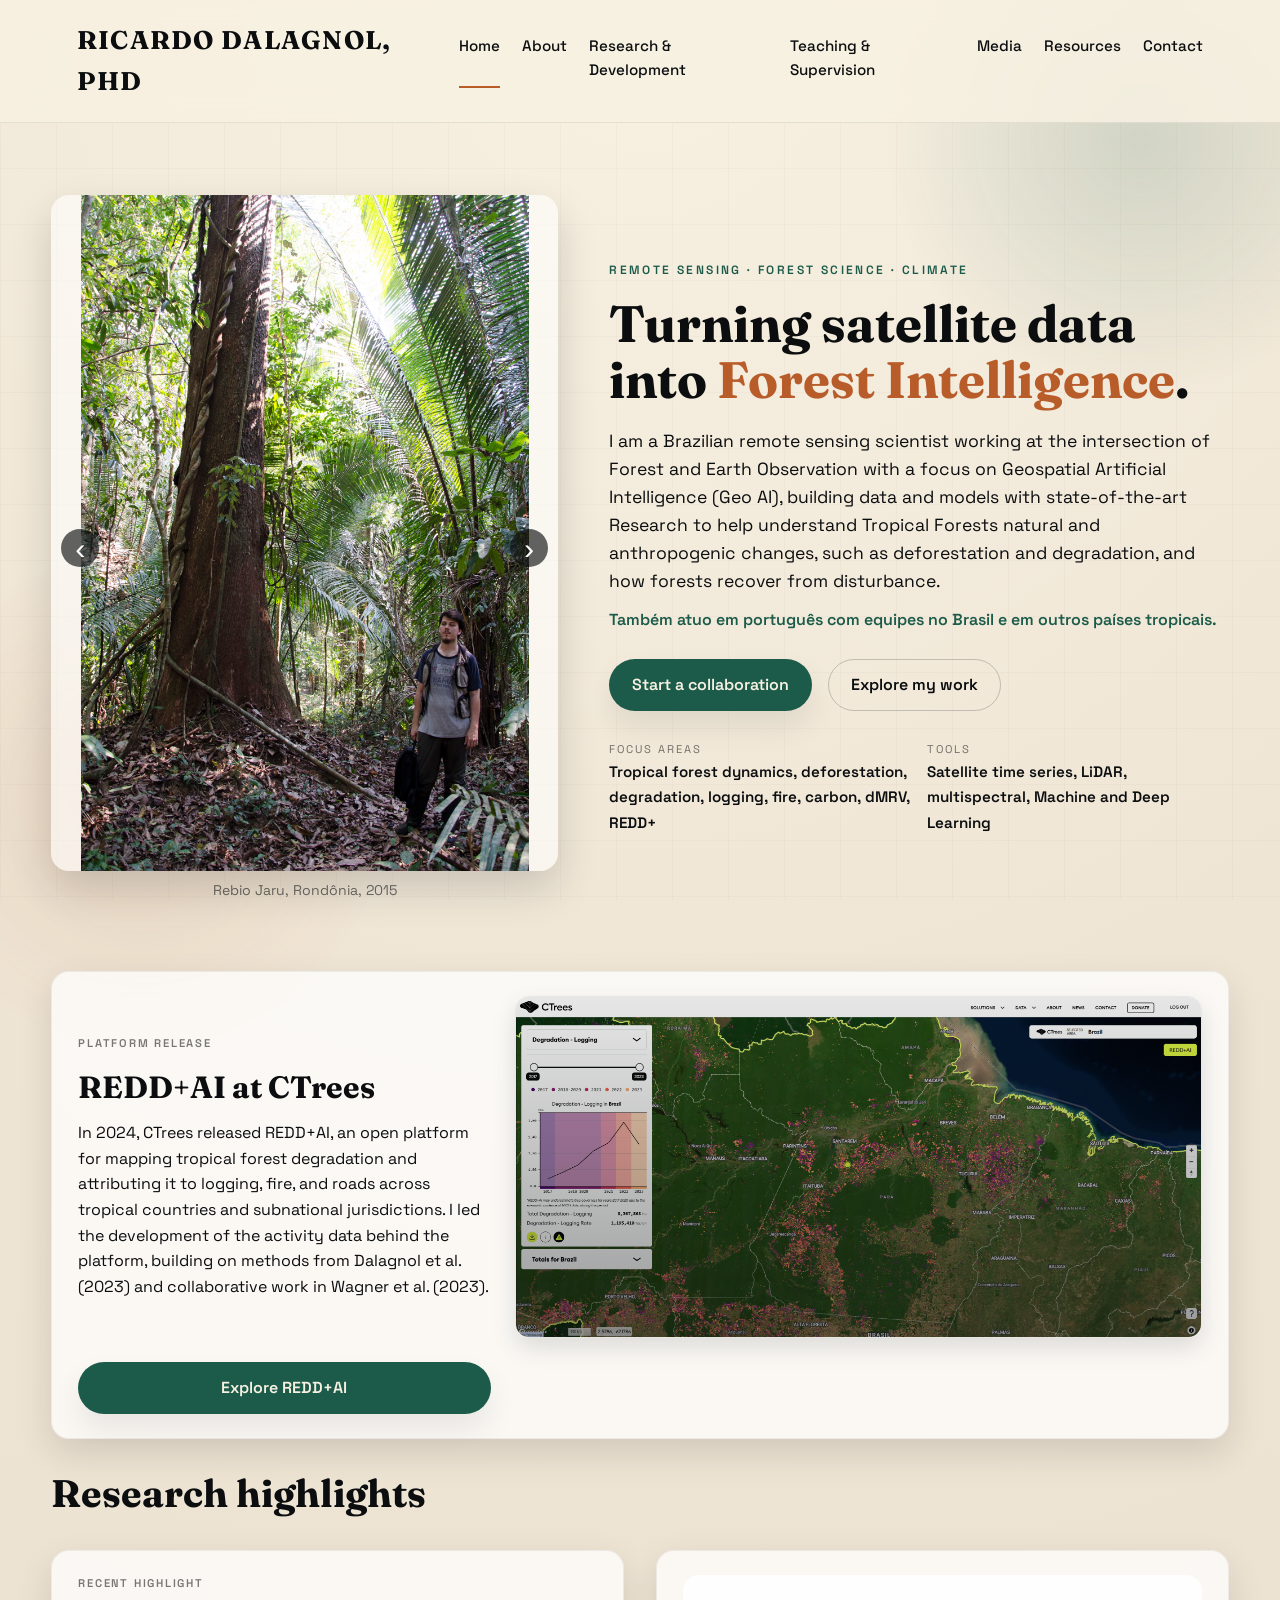
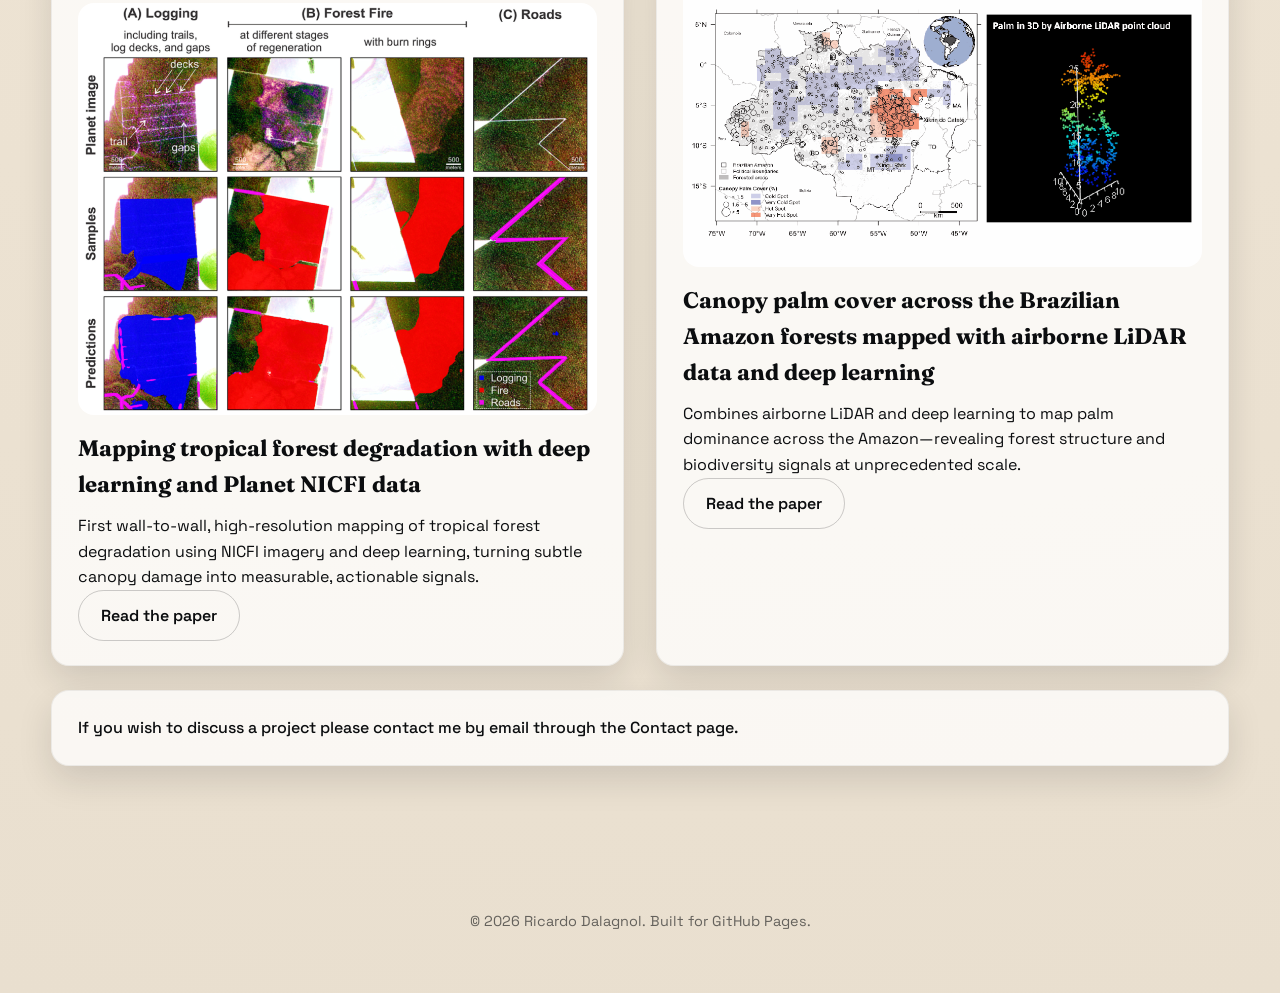
==== commit 614601bb: "website update with few satellite image gifs in the front page" ====
--- a/index.html
+++ b/index.html
@@ -69,16 +69,22 @@
           <div class="hero-photo" data-slider>
             <img class="active" src="assets/images/jaru_2015_LSB_6764-227.jpg" alt="Ricardo Dalagnol during fieldwork in Jaru, Brazil" data-caption="Rebio Jaru, Rondônia, 2015" />
             <img src="assets/images/jaru_2015_LSB_6727-194.jpg" alt="Installing pressure dendrometer in Rebio Jaru, Brazil" data-caption="Installing pressure dendrometer at Rebio Jaru, Rondônia, 2015" />
+            <img src="assets/images/secondary_forest_tapajos_2012_DSC09801.JPG" alt="Secondary forest in Tapajós, Pará, Brazil" data-caption="Secondary forest Tapajós, Pará, Brazil, 2012" />
+            <img src="assets/images/ciddr_para.gif" alt="Forest change animation in Pará, Brazil" data-caption="Forest disturbance monitoring in Pará, Brazil" data-duration="10000" />
+            <img src="assets/images/tocantins_deforestation.gif" alt="Deforestation animation in Tocantins, Brazil" data-caption="Deforestation dynamics in Tocantins, Brazil" data-duration="10000" />
             <img src="assets/images/bananal_2015_IMG_20151114_144432176.jpg" alt="Measuring tree growth in Bananal Island, Tocantins, Brazil" data-caption="Measuring tree growth in Bananal Island, Tocantins, Brazil, 2015" />
             <img src="assets/images/bananal_2015_IMG_20151114_102003658_HDR.jpg" alt="Campsite at Rio Javaés in Bananal Island, Tocantins, Brazil" data-caption="Campsite at Rio Javaés in Bananal Island, Tocantins, Brazil, 2015" />
             <img src="assets/images/manaus_2015_Sentek Manaus_7.jpeg" alt="Installing soil moisture equipment at Manaus K34 tower, Brazil" data-caption="Happy about breaking a hammer to install soil moisture equipment at Manaus K34 tower, Brazil, 2015" />
-            <img src="assets/images/secondary_forest_tapajos_2012_DSC09801.JPG" alt="Secondary forest in Tapajós, Pará, Brazil" data-caption="Secondary forest Tapajós, Pará, Brazil, 2012" />
+            <div class="slider-controls" aria-label="Field image controls">
+              <button type="button" data-slide-prev aria-label="Previous image">‹</button>
+              <button type="button" data-slide-next aria-label="Next image">›</button>
+            </div>
             <p class="image-caption">Rebio Jaru, Rondônia, 2015</p>
           </div>
           <div class="hero-text">
             <p class="eyebrow">Remote Sensing · Forest Science · Climate</p>
             <h1>Turning satellite data into <span>Forest Intelligence</span>.</h1>
-            <p class="lead">I am a Brazilian remote sensing scientist working at the intersection of Forest and Earth Observation with a focus on Geospatial Artificial Intelligence (Geo AI), building data and models that reveal natural and anthropogenic changes, such as deforestation and degradation, and how forests recover from disturbance.</p>
+            <p class="lead">I am a Brazilian remote sensing scientist working at the intersection of Forest and Earth Observation with a focus on Geospatial Artificial Intelligence (Geo AI), building data and models with state-of-the-art Research to help understand Tropical Forests natural and anthropogenic changes, such as deforestation and degradation, and how forests recover from disturbance.</p>
             <p class="pt-note">Também atuo em português com equipes no Brasil e em outros países tropicais.</p>
             <div class="hero-actions">
               <a class="btn primary" href="#contact" data-panel="contact">Start a collaboration</a>
@@ -130,7 +136,7 @@
             </article>
           </div>
           <div class="card reveal home-note">
-            <p>This website shows a bit of my profile, research projects, publications, and teaching. Please contact me by email through the <a href="#contact" data-panel="contact">Contact page</a>.</p>
+            <p>If you wish to discuss a project please contact me by email through the <a href="#contact" data-panel="contact">Contact page</a>.</p>
           </div>
         </div>
       </section>
--- a/styles.css
+++ b/styles.css
@@ -219,6 +219,35 @@
   transition: opacity 0.5s ease;
 }
 
+.slider-controls {
+  position: absolute;
+  inset: 0;
+  display: flex;
+  align-items: center;
+  justify-content: space-between;
+  padding: 0 10px;
+  pointer-events: none;
+}
+
+.slider-controls button {
+  width: 38px;
+  height: 38px;
+  border: 0;
+  border-radius: 999px;
+  background: rgba(11, 13, 15, 0.64);
+  color: #fff;
+  font-size: 1.9rem;
+  line-height: 1;
+  cursor: pointer;
+  pointer-events: auto;
+}
+
+.slider-controls button:hover,
+.slider-controls button:focus {
+  background: rgba(28, 91, 74, 0.9);
+  outline: none;
+}
+
 .image-caption {
   margin-top: 8px;
   color: rgba(11, 13, 15, 0.58);
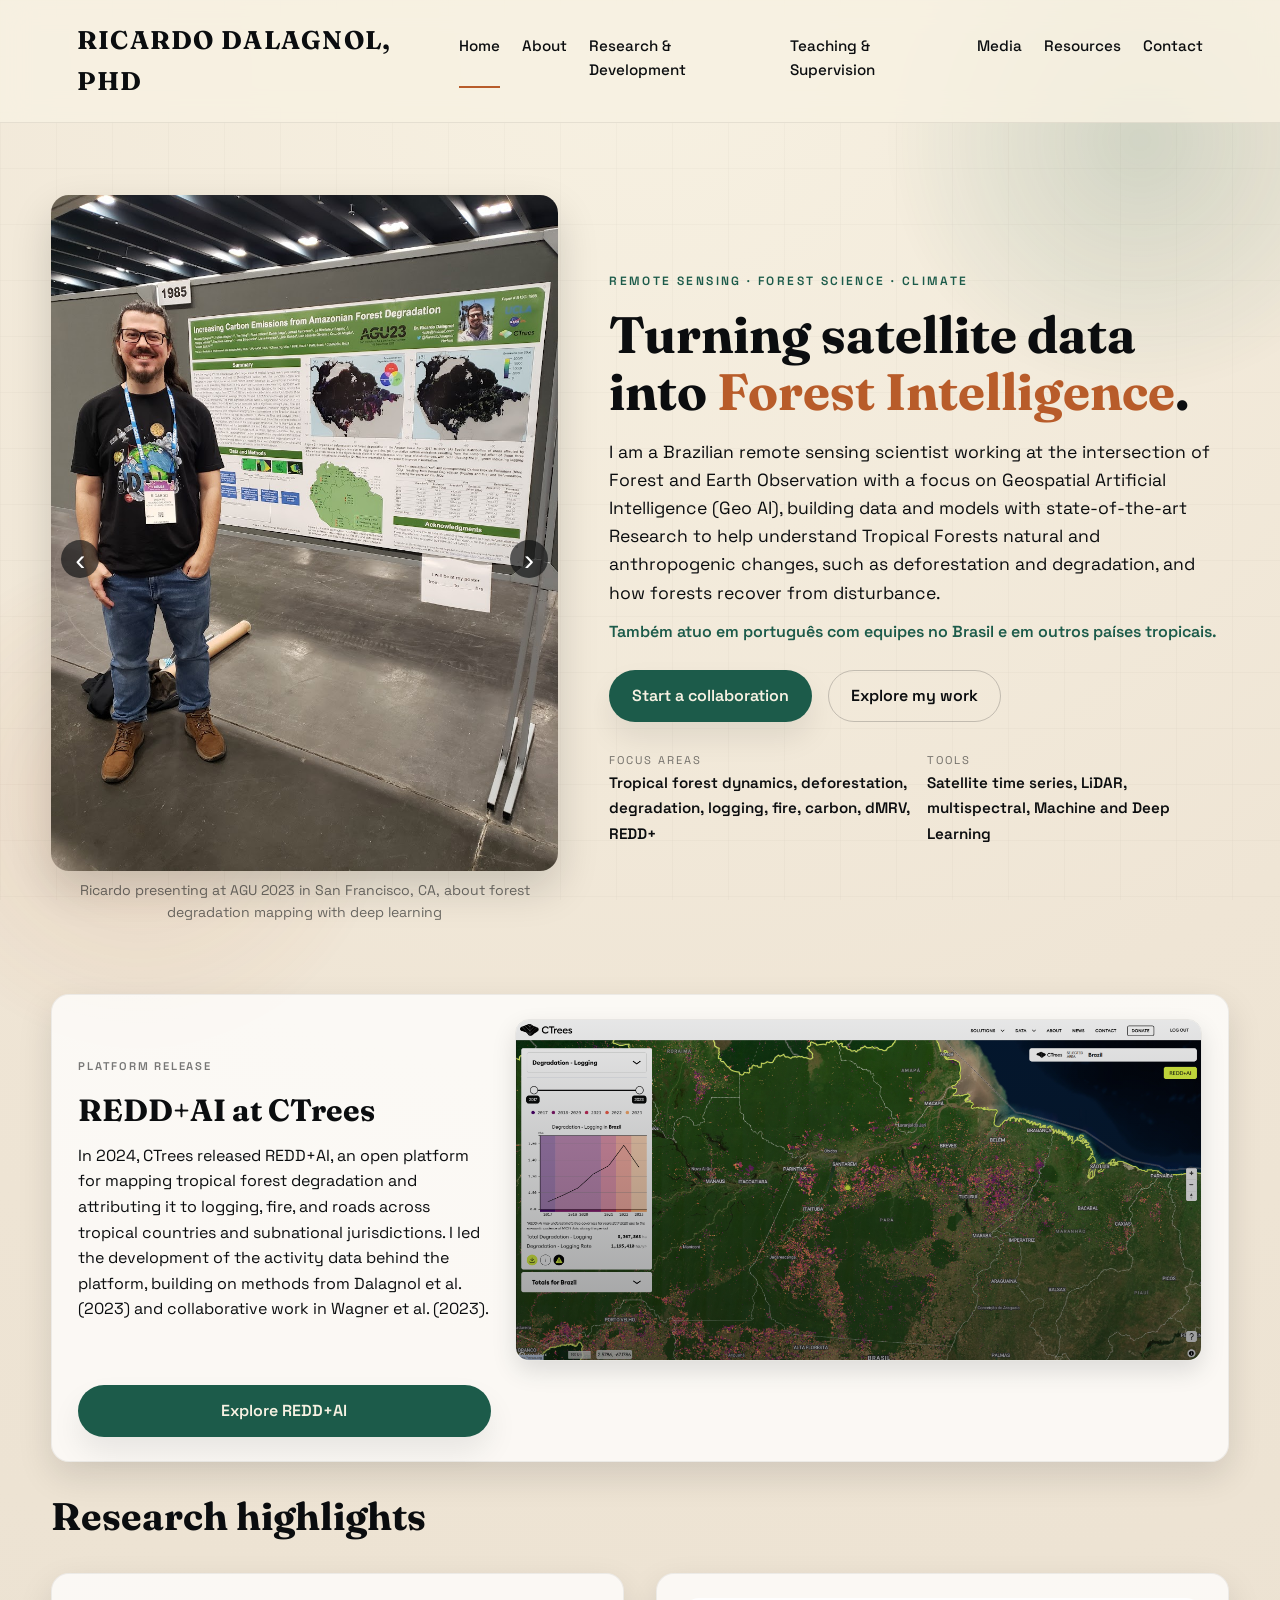
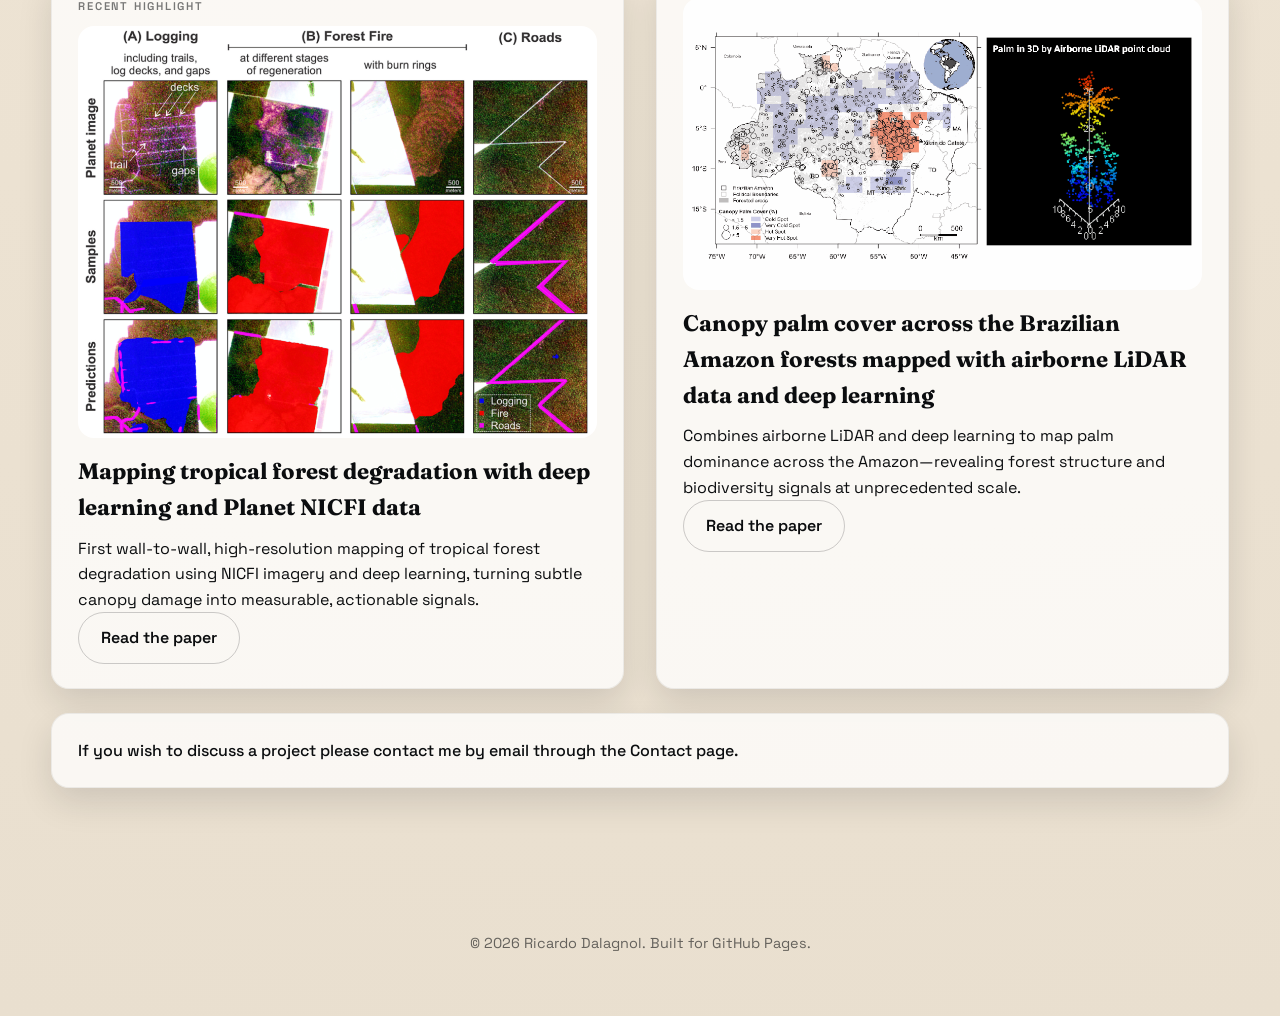
==== commit 9c89cc62: "update website with new pic" ====
--- a/index.html
+++ b/index.html
@@ -67,8 +67,9 @@
       <section id="home" class="section panel active home-panel" data-panel="home">
         <div class="hero">
           <div class="hero-photo" data-slider>
-            <img class="active" src="assets/images/jaru_2015_LSB_6764-227.jpg" alt="Ricardo Dalagnol during fieldwork in Jaru, Brazil" data-caption="Rebio Jaru, Rondônia, 2015" />
-            <img src="assets/images/jaru_2015_LSB_6727-194.jpg" alt="Installing pressure dendrometer in Rebio Jaru, Brazil" data-caption="Installing pressure dendrometer at Rebio Jaru, Rondônia, 2015" />
+            <img class="active" src="assets/images/ricardo_agu_2023_20231211_114818.jpg" alt="Ricardo Dalagnol presenting at AGU 2023 in San Francisco, CA, about forest degradation mapping with deep learning" data-caption="Ricardo presenting at AGU 2023 in San Francisco, CA, about forest degradation mapping with deep learning" data-duration="10000" />
+            <img src="assets/images/jaru_2015_LSB_6764-227.jpg" alt="Ricardo Dalagnol during fieldwork in Jaru, Brazil" data-caption="Rebio Jaru, Rondônia, 2015" />
+            <img class="slide-dendrometer" src="assets/images/jaru_2015_LSB_6727-194.jpg" alt="Installing pressure dendrometer in Rebio Jaru, Brazil" data-caption="Installing pressure dendrometer at Rebio Jaru, Rondônia, 2015" />
             <img src="assets/images/secondary_forest_tapajos_2012_DSC09801.JPG" alt="Secondary forest in Tapajós, Pará, Brazil" data-caption="Secondary forest Tapajós, Pará, Brazil, 2012" />
             <img src="assets/images/ciddr_para.gif" alt="Forest change animation in Pará, Brazil" data-caption="Forest disturbance monitoring in Pará, Brazil" data-duration="10000" />
             <img src="assets/images/tocantins_deforestation.gif" alt="Deforestation animation in Tocantins, Brazil" data-caption="Deforestation dynamics in Tocantins, Brazil" data-duration="10000" />
@@ -79,7 +80,7 @@
               <button type="button" data-slide-prev aria-label="Previous image">‹</button>
               <button type="button" data-slide-next aria-label="Next image">›</button>
             </div>
-            <p class="image-caption">Rebio Jaru, Rondônia, 2015</p>
+            <p class="image-caption">Ricardo presenting at AGU 2023 in San Francisco, CA, about forest degradation mapping with deep learning</p>
           </div>
           <div class="hero-text">
             <p class="eyebrow">Remote Sensing · Forest Science · Climate</p>
@@ -269,7 +270,7 @@
           <h3>2026</h3>
           <ul class="list">
           <li>
-            <span class="list-title">Yang, Yan; et al. (2026). <span class="pub-title">From Snapshot Maps to Continuous Monitoring of Global Forest Carbon at 100 m Resolution (2000–2025)</span>. <span class="pub-journal">EarthArXiv</span>.</span>
+            <span class="list-title">Yang, Yan; et al. (2026). <span class="pub-title">From Snapshot Maps to Continuous Monitoring of Global Forest Carbon at 100 m Resolution (2000–2025)</span>. <span class="pub-journal">EarthArXiv</span>. URL: <a href="https://eartharxiv.org/repository/view/12941/" target="_blank" rel="noopener">https://eartharxiv.org/repository/view/12941/</a>.</span>
           </li>
           <li>
             <span class="list-title">Natel, Carolina; et al. (2026). <span class="pub-title">Deep Learning for Satellite‐Based Forest Disturbance Monitoring: Recent Advances and Challenges</span>. <span class="pub-journal">WIREs Data Mining and Knowledge Discovery</span>. DOI: <a href="https://doi.org/10.1002/widm.70096" target="_blank" rel="noopener">https://doi.org/10.1002/widm.70096</a>.</span>
--- a/styles.css
+++ b/styles.css
@@ -196,12 +196,16 @@
 .hero-photo img {
   width: 100%;
   aspect-ratio: 3 / 4;
-  object-fit: contain;
+  object-fit: cover;
   object-position: center;
   background: rgba(255, 255, 255, 0.58);
   display: block;
   border-radius: var(--radius-md);
   box-shadow: 0 18px 42px rgba(9, 11, 13, 0.16);
+}
+
+.hero-photo img.slide-dendrometer {
+  object-position: 82% center;
 }
 
 .hero-photo img:not(.active) {
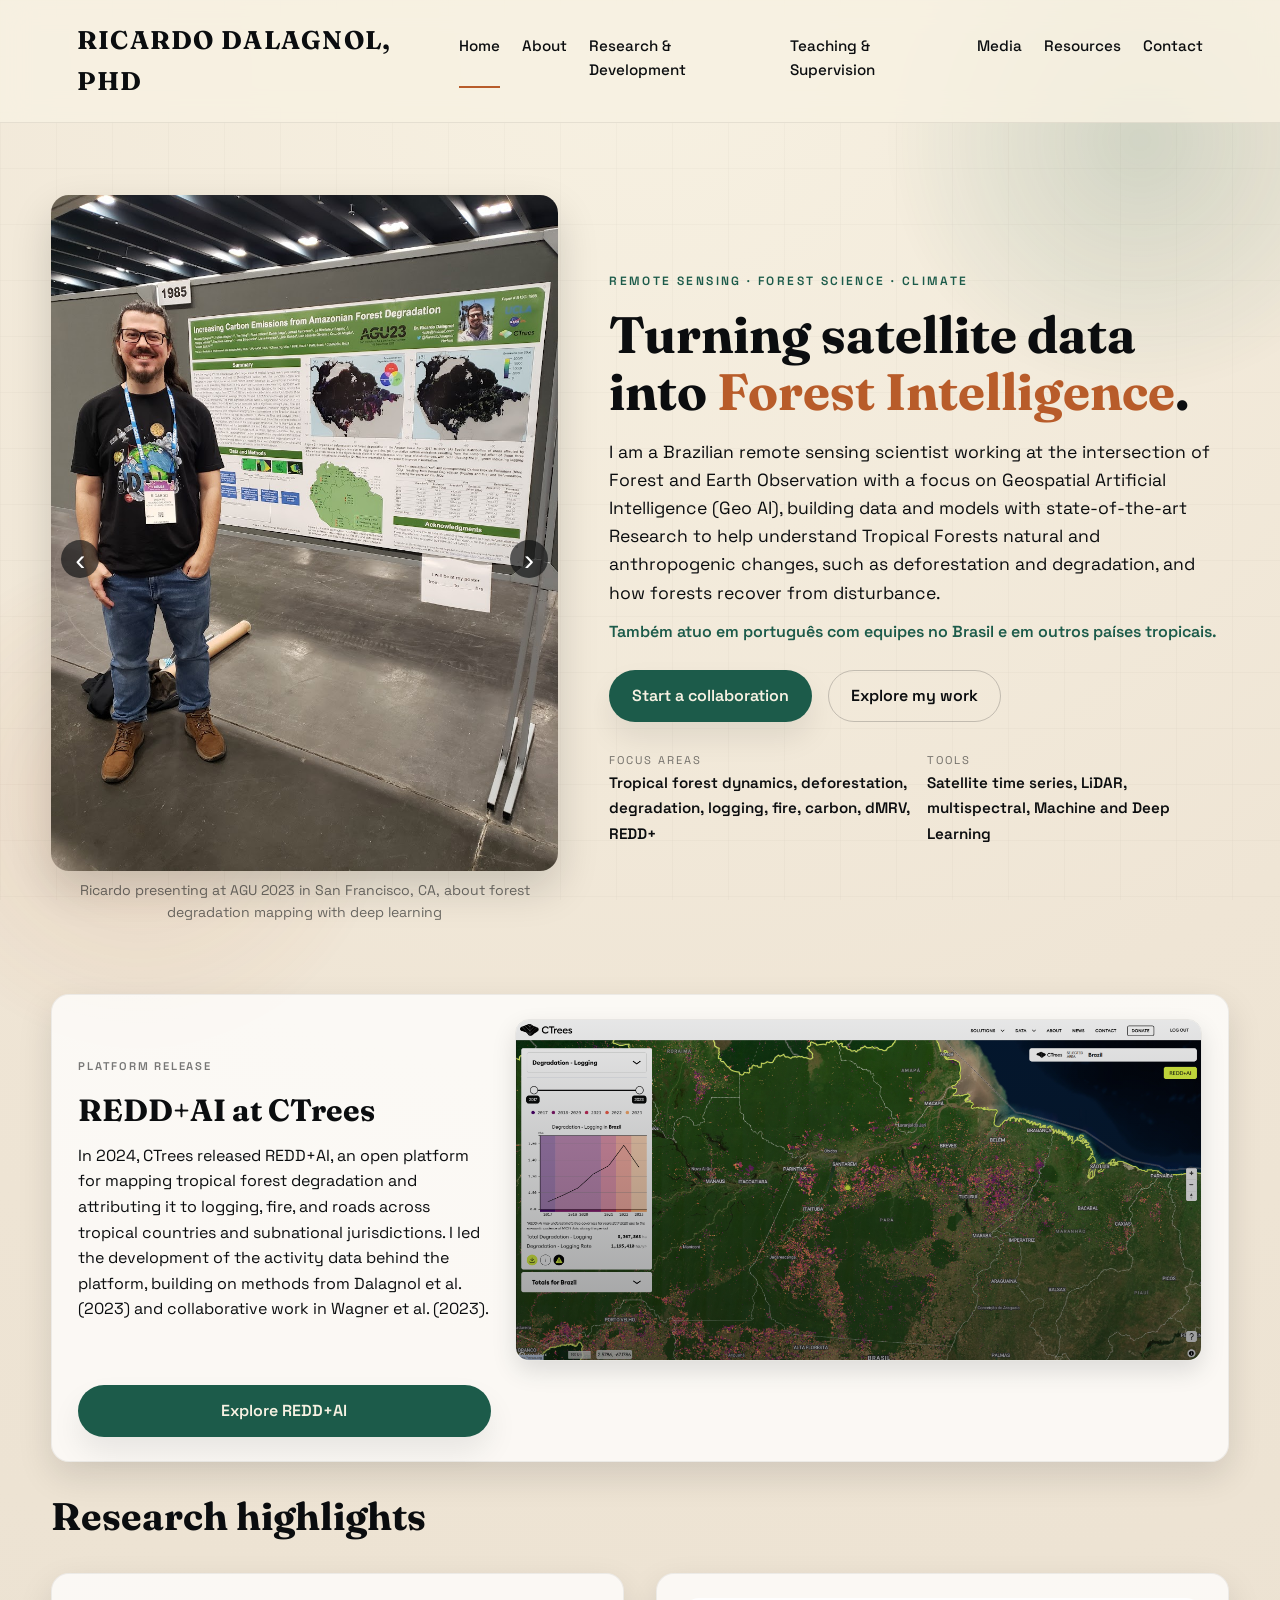
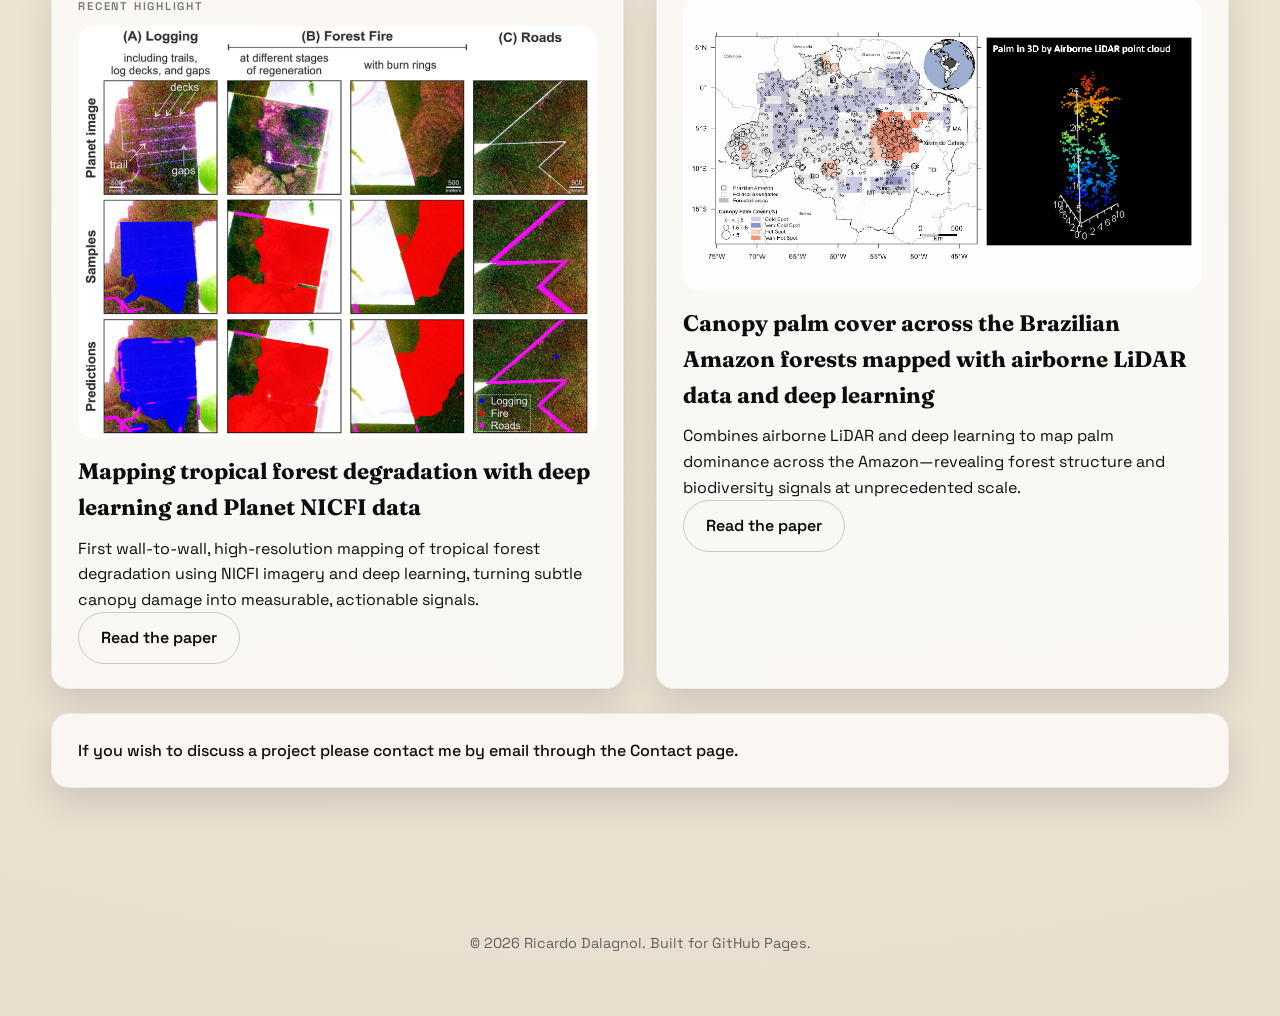
==== commit 4e7d63f6: "update reference code and list to include volume issue page" ====
--- a/index.html
+++ b/index.html
@@ -273,19 +273,19 @@
             <span class="list-title">Yang, Yan; et al. (2026). <span class="pub-title">From Snapshot Maps to Continuous Monitoring of Global Forest Carbon at 100 m Resolution (2000–2025)</span>. <span class="pub-journal">EarthArXiv</span>. URL: <a href="https://eartharxiv.org/repository/view/12941/" target="_blank" rel="noopener">https://eartharxiv.org/repository/view/12941/</a>.</span>
           </li>
           <li>
-            <span class="list-title">Natel, Carolina; et al. (2026). <span class="pub-title">Deep Learning for Satellite‐Based Forest Disturbance Monitoring: Recent Advances and Challenges</span>. <span class="pub-journal">WIREs Data Mining and Knowledge Discovery</span>. DOI: <a href="https://doi.org/10.1002/widm.70096" target="_blank" rel="noopener">https://doi.org/10.1002/widm.70096</a>.</span>
-          </li>
-          <li>
-            <span class="list-title">Li, Chuanze; et al. (2026). <span class="pub-title">Disturbance and incomplete recovery in the Cerrado-Amazon transition: Implications for conservation of a critical tropical ecotone</span>. <span class="pub-journal">Biological Conservation</span>. DOI: <a href="https://doi.org/10.1016/j.biocon.2026.111900" target="_blank" rel="noopener">https://doi.org/10.1016/j.biocon.2026.111900</a>.</span>
-          </li>
-          <li>
-            <span class="list-title">Fernandes, Helen Giovanna Pereira; et al. (2026). <span class="pub-title">Land Use and Land Cover Dynamics and Their Association with Fire in Indigenous Territories of Maranhão, Brazil (1985–2023)</span>. <span class="pub-journal">Land</span>. DOI: <a href="https://doi.org/10.3390/land15010132" target="_blank" rel="noopener">https://doi.org/10.3390/land15010132</a>.</span>
-          </li>
-          <li>
-            <span class="list-title">Dutra, Débora J.; et al. (2026). <span class="pub-title">Dry‐Season Water Deficits in the Southwestern Amazon Under High Emissions</span>. <span class="pub-journal">International Journal of Climatology</span>. DOI: <a href="https://doi.org/10.1002/joc.70331" target="_blank" rel="noopener">https://doi.org/10.1002/joc.70331</a>.</span>
-          </li>
-          <li>
-            <span class="list-title">Braga, Daniel; et al. (2026). <span class="pub-title">Monitoring sustainable logging in an Amazon forest under management using deep learning and Planet NICFI imagery</span>. <span class="pub-journal">International Journal of Remote Sensing</span>. DOI: <a href="https://doi.org/10.1080/01431161.2025.2603696" target="_blank" rel="noopener">https://doi.org/10.1080/01431161.2025.2603696</a>.</span>
+            <span class="list-title">Natel, Carolina; et al. (2026). <span class="pub-title">Deep Learning for Satellite‐Based Forest Disturbance Monitoring: Recent Advances and Challenges</span>. <span class="pub-journal">WIREs Data Mining and Knowledge Discovery</span>, <span class="pub-volume">16</span>(<span class="pub-issue">2</span>), <span class="pub-pages">e70096</span>. DOI: <a href="https://doi.org/10.1002/widm.70096" target="_blank" rel="noopener">https://doi.org/10.1002/widm.70096</a>.</span>
+          </li>
+          <li>
+            <span class="list-title">Li, Chuanze; et al. (2026). <span class="pub-title">Disturbance and incomplete recovery in the Cerrado-Amazon transition: Implications for conservation of a critical tropical ecotone</span>. <span class="pub-journal">Biological Conservation</span>, <span class="pub-volume">319</span>, <span class="pub-pages">111900</span>. DOI: <a href="https://doi.org/10.1016/j.biocon.2026.111900" target="_blank" rel="noopener">https://doi.org/10.1016/j.biocon.2026.111900</a>.</span>
+          </li>
+          <li>
+            <span class="list-title">Fernandes, Helen Giovanna Pereira; et al. (2026). <span class="pub-title">Land Use and Land Cover Dynamics and Their Association with Fire in Indigenous Territories of Maranhão, Brazil (1985–2023)</span>. <span class="pub-journal">Land</span>, <span class="pub-volume">15</span>(<span class="pub-issue">1</span>), <span class="pub-pages">132</span>. DOI: <a href="https://doi.org/10.3390/land15010132" target="_blank" rel="noopener">https://doi.org/10.3390/land15010132</a>.</span>
+          </li>
+          <li>
+            <span class="list-title">Dutra, Débora J.; et al. (2026). <span class="pub-title">Dry‐Season Water Deficits in the Southwestern Amazon Under High Emissions</span>. <span class="pub-journal">International Journal of Climatology</span>, <span class="pub-pages">e70331</span>. DOI: <a href="https://doi.org/10.1002/joc.70331" target="_blank" rel="noopener">https://doi.org/10.1002/joc.70331</a>.</span>
+          </li>
+          <li>
+            <span class="list-title">Braga, Daniel; et al. (2026). <span class="pub-title">Monitoring sustainable logging in an Amazon forest under management using deep learning and Planet NICFI imagery</span>. <span class="pub-journal">International Journal of Remote Sensing</span>, <span class="pub-volume">47</span>(<span class="pub-issue">3</span>), <span class="pub-pages">1287--1312</span>. DOI: <a href="https://doi.org/10.1080/01431161.2025.2603696" target="_blank" rel="noopener">https://doi.org/10.1080/01431161.2025.2603696</a>.</span>
           </li>
           </ul>
         </div>
@@ -296,19 +296,19 @@
             <span class="list-title">Zhu, Lei; et al. (2025). <span class="pub-title">Spatially varying parameters improve carbon cycle modeling in the Amazon rainforest with ORCHIDEE r8849</span>. <span class="pub-journal">Geoscientific Model Development</span>. DOI: <a href="https://doi.org/10.5194/egusphere-2025-397" target="_blank" rel="noopener">https://doi.org/10.5194/egusphere-2025-397</a>.</span>
           </li>
           <li>
-            <span class="list-title">Wagner, Fabien H.; et al. (2025). <span class="pub-title">Wall‐to‐wall Amazon forest height mapping with Planet NICFI, Aerial LiDAR, and a U‐Net regression model</span>. <span class="pub-journal">Remote Sensing in Ecology and Conservation</span>. DOI: <a href="https://doi.org/10.1002/rse2.70041" target="_blank" rel="noopener">https://doi.org/10.1002/rse2.70041</a>.</span>
-          </li>
-          <li>
-            <span class="list-title">Wagner, Fabien H.; et al. (2025). <span class="pub-title">Monitoring the Early Growth of Pinus and Eucalyptus Plantations Using a Planet NICFI-Based Canopy Height Model: A Case Study in Riqueza, Brazil</span>. <span class="pub-journal">Remote Sensing</span>. DOI: <a href="https://doi.org/10.3390/rs17152718" target="_blank" rel="noopener">https://doi.org/10.3390/rs17152718</a>.</span>
-          </li>
-          <li>
-            <span class="list-title">Vedovato, Laura B.; et al. (2025). <span class="pub-title">Impacts of fire on canopy structure and its resilience depend on successional stage in Amazonian secondary forests</span>. <span class="pub-journal">Remote Sensing in Ecology and Conservation</span>. DOI: <a href="https://doi.org/10.1002/rse2.431" target="_blank" rel="noopener">https://doi.org/10.1002/rse2.431</a>.</span>
+            <span class="list-title">Wagner, Fabien H.; et al. (2025). <span class="pub-title">Wall‐to‐wall Amazon forest height mapping with Planet NICFI, Aerial LiDAR, and a U‐Net regression model</span>. <span class="pub-journal">Remote Sensing in Ecology and Conservation</span>, <span class="pub-pages">rse2.70041</span>. DOI: <a href="https://doi.org/10.1002/rse2.70041" target="_blank" rel="noopener">https://doi.org/10.1002/rse2.70041</a>.</span>
+          </li>
+          <li>
+            <span class="list-title">Wagner, Fabien H.; et al. (2025). <span class="pub-title">Monitoring the Early Growth of Pinus and Eucalyptus Plantations Using a Planet NICFI-Based Canopy Height Model: A Case Study in Riqueza, Brazil</span>. <span class="pub-journal">Remote Sensing</span>, <span class="pub-volume">17</span>(<span class="pub-issue">15</span>), <span class="pub-pages">2718</span>. DOI: <a href="https://doi.org/10.3390/rs17152718" target="_blank" rel="noopener">https://doi.org/10.3390/rs17152718</a>.</span>
+          </li>
+          <li>
+            <span class="list-title">Vedovato, Laura B.; et al. (2025). <span class="pub-title">Impacts of fire on canopy structure and its resilience depend on successional stage in Amazonian secondary forests</span>. <span class="pub-journal">Remote Sensing in Ecology and Conservation</span>, <span class="pub-pages">rse2.431</span>. DOI: <a href="https://doi.org/10.1002/rse2.431" target="_blank" rel="noopener">https://doi.org/10.1002/rse2.431</a>.</span>
           </li>
           <li>
             <span class="list-title">Network, International; et al. (2025). <span class="pub-title">Towards a global understanding of tree mortality</span>. <span class="pub-journal">New Phytologist</span>. DOI: <a href="https://doi.org/10.1111/nph.20407" target="_blank" rel="noopener">https://doi.org/10.1111/nph.20407</a>.</span>
           </li>
           <li>
-            <span class="list-title">Favrichon, Samuel; et al. (2025). <span class="pub-title">Monitoring changes of forest height in California</span>. <span class="pub-journal">Frontiers in Remote Sensing</span>. DOI: <a href="https://doi.org/10.3389/frsen.2024.1459524" target="_blank" rel="noopener">https://doi.org/10.3389/frsen.2024.1459524</a>.</span>
+            <span class="list-title">Favrichon, Samuel; et al. (2025). <span class="pub-title">Monitoring changes of forest height in California</span>. <span class="pub-journal">Frontiers in Remote Sensing</span>, <span class="pub-volume">5</span>. DOI: <a href="https://doi.org/10.3389/frsen.2024.1459524" target="_blank" rel="noopener">https://doi.org/10.3389/frsen.2024.1459524</a>.</span>
           </li>
           </ul>
         </div>
@@ -316,34 +316,34 @@
           <h3>2024</h3>
           <ul class="list">
           <li>
-            <span class="list-title">Winstanley, Philip; et al. (2024). <span class="pub-title">Post-Logging Canopy Gap Dynamics and Forest Regeneration Assessed Using Airborne LiDAR Time Series in the Brazilian Amazon with Attribution to Gap Types and Origins</span>. <span class="pub-journal">Remote Sensing</span>. DOI: <a href="https://doi.org/10.3390/rs16132319" target="_blank" rel="noopener">https://doi.org/10.3390/rs16132319</a>.</span>
-          </li>
-          <li>
-            <span class="list-title">Wagner, Fabien H.; et al. (2024). <span class="pub-title">The Amazon’s 2023 Drought: Sentinel-1 Reveals Extreme Rio Negro River Contraction</span>. <span class="pub-journal">Remote Sensing</span>. DOI: <a href="https://doi.org/10.3390/rs16061056" target="_blank" rel="noopener">https://doi.org/10.3390/rs16061056</a>.</span>
-          </li>
-          <li>
-            <span class="list-title">Wagner, Fabien H.; et al. (2024). <span class="pub-title">Sub-meter tree height mapping of California using aerial images and LiDAR-informed U-Net model</span>. <span class="pub-journal">Remote Sensing of Environment</span>. DOI: <a href="https://doi.org/10.1016/j.rse.2024.114099" target="_blank" rel="noopener">https://doi.org/10.1016/j.rse.2024.114099</a>.</span>
-          </li>
-          <li>
-            <span class="list-title">Takougoum Sagang, Le Bienfaiteur; et al. (2024). <span class="pub-title">Unveiling spatial variations of high forest live biomass carbon stocks of Gabon using advanced remote sensing techniques</span>. <span class="pub-journal">Environmental Research Letters</span>. DOI: <a href="https://doi.org/10.1088/1748-9326/ad5572" target="_blank" rel="noopener">https://doi.org/10.1088/1748-9326/ad5572</a>.</span>
-          </li>
-          <li>
-            <span class="list-title">Mullissa, Adugna; et al. (2024). <span class="pub-title">LUCA: A Sentinel-1 SAR-Based Global Forest Land Use Change Alert</span>. <span class="pub-journal">Remote Sensing</span>. DOI: <a href="https://doi.org/10.3390/rs16122151" target="_blank" rel="noopener">https://doi.org/10.3390/rs16122151</a>.</span>
-          </li>
-          <li>
-            <span class="list-title">Jacon, Aline D.; et al. (2024). <span class="pub-title">Characterizing Canopy Structure Variability in Amazonian Secondary Successions with Full-Waveform Airborne LiDAR</span>. <span class="pub-journal">Remote Sensing</span>. DOI: <a href="https://doi.org/10.3390/rs16122085" target="_blank" rel="noopener">https://doi.org/10.3390/rs16122085</a>.</span>
-          </li>
-          <li>
-            <span class="list-title">Gonçalves, Nathan Borges; et al. (2024). <span class="pub-title">Revealing forest structural "fingerprints": An integration of LiDAR and deep learning uncovers topographical influences on Central Amazon forests</span>. <span class="pub-journal">Ecological Informatics</span>. DOI: <a href="https://doi.org/10.1016/j.ecoinf.2024.102628" target="_blank" rel="noopener">https://doi.org/10.1016/j.ecoinf.2024.102628</a>.</span>
-          </li>
-          <li>
-            <span class="list-title">Galvão, Lênio Soares; et al. (2024). <span class="pub-title">Coupled effects of solar illumination and phenology on vegetation index determination: an analysis over the Amazonian forests using the SuperDove satellite constellation</span>. <span class="pub-journal">GIScience & Remote Sensing</span>. DOI: <a href="https://doi.org/10.1080/15481603.2023.2290354" target="_blank" rel="noopener">https://doi.org/10.1080/15481603.2023.2290354</a>.</span>
-          </li>
-          <li>
-            <span class="list-title">Carter, Griffin; et al. (2024). <span class="pub-title">Detection of forest disturbance across California using deep-learning on PlanetScope imagery</span>. <span class="pub-journal">Frontiers in Remote Sensing</span>. DOI: <a href="https://doi.org/10.3389/frsen.2024.1409400" target="_blank" rel="noopener">https://doi.org/10.3389/frsen.2024.1409400</a>.</span>
-          </li>
-          <li>
-            <span class="list-title">Breunig, Fábio Marcelo; et al. (2024). <span class="pub-title">Monitoring Cover Crop Biomass in Southern Brazil Using Combined PlanetScope and Sentinel-1 SAR Data</span>. <span class="pub-journal">Remote Sensing</span>. DOI: <a href="https://doi.org/10.3390/rs16152686" target="_blank" rel="noopener">https://doi.org/10.3390/rs16152686</a>.</span>
+            <span class="list-title">Winstanley, Philip; et al. (2024). <span class="pub-title">Post-Logging Canopy Gap Dynamics and Forest Regeneration Assessed Using Airborne LiDAR Time Series in the Brazilian Amazon with Attribution to Gap Types and Origins</span>. <span class="pub-journal">Remote Sensing</span>, <span class="pub-volume">16</span>(<span class="pub-issue">13</span>), <span class="pub-pages">2319</span>. DOI: <a href="https://doi.org/10.3390/rs16132319" target="_blank" rel="noopener">https://doi.org/10.3390/rs16132319</a>.</span>
+          </li>
+          <li>
+            <span class="list-title">Wagner, Fabien H.; et al. (2024). <span class="pub-title">The Amazon’s 2023 Drought: Sentinel-1 Reveals Extreme Rio Negro River Contraction</span>. <span class="pub-journal">Remote Sensing</span>, <span class="pub-volume">16</span>(<span class="pub-issue">6</span>), <span class="pub-pages">1056</span>. DOI: <a href="https://doi.org/10.3390/rs16061056" target="_blank" rel="noopener">https://doi.org/10.3390/rs16061056</a>.</span>
+          </li>
+          <li>
+            <span class="list-title">Wagner, Fabien H.; et al. (2024). <span class="pub-title">Sub-meter tree height mapping of California using aerial images and LiDAR-informed U-Net model</span>. <span class="pub-journal">Remote Sensing of Environment</span>, <span class="pub-volume">305</span>, <span class="pub-pages">114099</span>. DOI: <a href="https://doi.org/10.1016/j.rse.2024.114099" target="_blank" rel="noopener">https://doi.org/10.1016/j.rse.2024.114099</a>.</span>
+          </li>
+          <li>
+            <span class="list-title">Takougoum Sagang, Le Bienfaiteur; et al. (2024). <span class="pub-title">Unveiling spatial variations of high forest live biomass carbon stocks of Gabon using advanced remote sensing techniques</span>. <span class="pub-journal">Environmental Research Letters</span>, <span class="pub-volume">19</span>(<span class="pub-issue">7</span>), <span class="pub-pages">074038</span>. DOI: <a href="https://doi.org/10.1088/1748-9326/ad5572" target="_blank" rel="noopener">https://doi.org/10.1088/1748-9326/ad5572</a>.</span>
+          </li>
+          <li>
+            <span class="list-title">Mullissa, Adugna; et al. (2024). <span class="pub-title">LUCA: A Sentinel-1 SAR-Based Global Forest Land Use Change Alert</span>. <span class="pub-journal">Remote Sensing</span>, <span class="pub-volume">16</span>(<span class="pub-issue">12</span>), <span class="pub-pages">2151</span>. DOI: <a href="https://doi.org/10.3390/rs16122151" target="_blank" rel="noopener">https://doi.org/10.3390/rs16122151</a>.</span>
+          </li>
+          <li>
+            <span class="list-title">Jacon, Aline D.; et al. (2024). <span class="pub-title">Characterizing Canopy Structure Variability in Amazonian Secondary Successions with Full-Waveform Airborne LiDAR</span>. <span class="pub-journal">Remote Sensing</span>, <span class="pub-volume">16</span>(<span class="pub-issue">12</span>), <span class="pub-pages">2085</span>. DOI: <a href="https://doi.org/10.3390/rs16122085" target="_blank" rel="noopener">https://doi.org/10.3390/rs16122085</a>.</span>
+          </li>
+          <li>
+            <span class="list-title">Gonçalves, Nathan Borges; et al. (2024). <span class="pub-title">Revealing forest structural "fingerprints": An integration of LiDAR and deep learning uncovers topographical influences on Central Amazon forests</span>. <span class="pub-journal">Ecological Informatics</span>, <span class="pub-volume">81</span>, <span class="pub-pages">102628</span>. DOI: <a href="https://doi.org/10.1016/j.ecoinf.2024.102628" target="_blank" rel="noopener">https://doi.org/10.1016/j.ecoinf.2024.102628</a>.</span>
+          </li>
+          <li>
+            <span class="list-title">Galvão, Lênio Soares; et al. (2024). <span class="pub-title">Coupled effects of solar illumination and phenology on vegetation index determination: an analysis over the Amazonian forests using the SuperDove satellite constellation</span>. <span class="pub-journal">GIScience & Remote Sensing</span>, <span class="pub-volume">61</span>(<span class="pub-issue">1</span>), <span class="pub-pages">2290354</span>. DOI: <a href="https://doi.org/10.1080/15481603.2023.2290354" target="_blank" rel="noopener">https://doi.org/10.1080/15481603.2023.2290354</a>.</span>
+          </li>
+          <li>
+            <span class="list-title">Carter, Griffin; et al. (2024). <span class="pub-title">Detection of forest disturbance across California using deep-learning on PlanetScope imagery</span>. <span class="pub-journal">Frontiers in Remote Sensing</span>, <span class="pub-volume">5</span>, <span class="pub-pages">1409400</span>. DOI: <a href="https://doi.org/10.3389/frsen.2024.1409400" target="_blank" rel="noopener">https://doi.org/10.3389/frsen.2024.1409400</a>.</span>
+          </li>
+          <li>
+            <span class="list-title">Breunig, Fábio Marcelo; et al. (2024). <span class="pub-title">Monitoring Cover Crop Biomass in Southern Brazil Using Combined PlanetScope and Sentinel-1 SAR Data</span>. <span class="pub-journal">Remote Sensing</span>, <span class="pub-volume">16</span>(<span class="pub-issue">15</span>), <span class="pub-pages">2686</span>. DOI: <a href="https://doi.org/10.3390/rs16152686" target="_blank" rel="noopener">https://doi.org/10.3390/rs16152686</a>.</span>
           </li>
           </ul>
         </div>
@@ -351,46 +351,46 @@
           <h3>2023</h3>
           <ul class="list">
           <li>
-            <span class="list-title">de Abreu Araújo, Juliana; et al. (2023). <span class="pub-title">Sensitivity of hyperspectral vegetation indices to rainfall seasonality in the Brazilian savannahs: an analysis using PRISMA data</span>. <span class="pub-journal">Remote Sensing Letters</span>. DOI: <a href="https://doi.org/10.1080/2150704x.2023.2189031" target="_blank" rel="noopener">https://doi.org/10.1080/2150704x.2023.2189031</a>.</span>
-          </li>
-          <li>
-            <span class="list-title">Wagner, Fabien H.; et al. (2023). <span class="pub-title">Mapping Tropical Forest Cover and Deforestation with Planet NICFI Satellite Images and Deep Learning in Mato Grosso State (Brazil) from 2015 to 2021</span>. <span class="pub-journal">Remote Sensing</span>. DOI: <a href="https://doi.org/10.3390/rs15020521" target="_blank" rel="noopener">https://doi.org/10.3390/rs15020521</a>.</span>
-          </li>
-          <li>
-            <span class="list-title">Ping, Dazhou; et al. (2023). <span class="pub-title">Assessing the Magnitude of the Amazonian Forest Blowdowns and Post-Disturbance Recovery Using Landsat-8 and Time Series of PlanetScope Satellite Constellation Data</span>. DOI: <a href="https://doi.org/10.3390/rs15123196" target="_blank" rel="noopener">https://doi.org/10.3390/rs15123196</a>.</span>
+            <span class="list-title">de Abreu Araújo, Juliana; et al. (2023). <span class="pub-title">Sensitivity of hyperspectral vegetation indices to rainfall seasonality in the Brazilian savannahs: an analysis using PRISMA data</span>. <span class="pub-journal">Remote Sensing Letters</span>, <span class="pub-volume">14</span>(<span class="pub-issue">3</span>), <span class="pub-pages">277--287</span>. DOI: <a href="https://doi.org/10.1080/2150704x.2023.2189031" target="_blank" rel="noopener">https://doi.org/10.1080/2150704x.2023.2189031</a>.</span>
+          </li>
+          <li>
+            <span class="list-title">Wagner, Fabien H.; et al. (2023). <span class="pub-title">Mapping Tropical Forest Cover and Deforestation with Planet NICFI Satellite Images and Deep Learning in Mato Grosso State (Brazil) from 2015 to 2021</span>. <span class="pub-journal">Remote Sensing</span>, <span class="pub-volume">15</span>(<span class="pub-issue">2</span>), <span class="pub-pages">521</span>. DOI: <a href="https://doi.org/10.3390/rs15020521" target="_blank" rel="noopener">https://doi.org/10.3390/rs15020521</a>.</span>
+          </li>
+          <li>
+            <span class="list-title">Ping, Dazhou; et al. (2023). <span class="pub-title">Assessing the Magnitude of the Amazonian Forest Blowdowns and Post-Disturbance Recovery Using Landsat-8 and Time Series of PlanetScope Satellite Constellation Data</span>. <span class="pub-journal">Remote Sensing</span>, <span class="pub-volume">15</span>(<span class="pub-issue">12</span>), <span class="pub-pages">3196</span>. DOI: <a href="https://doi.org/10.3390/rs15123196" target="_blank" rel="noopener">https://doi.org/10.3390/rs15123196</a>.</span>
           </li>
           <li>
             <span class="list-title">Klauberg, Carine; et al. (2023). <span class="pub-title">Post-Hurricane Damage Severity Classification at the Individual Tree Level Using Terrestrial Laser Scanning and Deep Learning</span>. <span class="pub-journal">Remote Sensing</span>.</span>
           </li>
           <li>
-            <span class="list-title">Heinrich, Viola H. A.; et al. (2023). <span class="pub-title">The carbon sink of secondary and degraded humid tropical forests</span>. <span class="pub-journal">Nature</span>. DOI: <a href="https://doi.org/10.1038/s41586-022-05679-w" target="_blank" rel="noopener">https://doi.org/10.1038/s41586-022-05679-w</a>.</span>
-          </li>
-          <li>
-            <span class="list-title">Gonçalves, Nathan B.; et al. (2023). <span class="pub-title">Amazon forest spectral seasonality is consistent across sensor resolutions and driven by leaf demography</span>. <span class="pub-journal">ISPRS Journal of Photogrammetry and Remote Sensing</span>. DOI: <a href="https://doi.org/10.1016/j.isprsjprs.2022.12.001" target="_blank" rel="noopener">https://doi.org/10.1016/j.isprsjprs.2022.12.001</a>.</span>
-          </li>
-          <li>
-            <span class="list-title">Ferla, Andressa Kossmann; et al. (2023). <span class="pub-title">Mapping Pinus spp. Forestry and Land Cover Classes Using High-resolution PlanetScope Satellite Data: Experimenting Images from Different Seasons and Machine Learning Methods</span>. <span class="pub-journal">Revista Brasileira de Cartografia</span>. DOI: <a href="https://doi.org/http://dx.doi.org/10.14393/rbcv75n0a-67769" target="_blank" rel="noopener">https://doi.org/http://dx.doi.org/10.14393/rbcv75n0a-67769</a>.</span>
-          </li>
-          <li>
-            <span class="list-title">Dutra, Débora Joana; et al. (2023). <span class="pub-title">Fire Dynamics in an Emerging Deforestation Frontier in Southwestern Amazonia, Brazil</span>. <span class="pub-journal">Fire</span>. DOI: <a href="https://doi.org/10.3390/fire6010002" target="_blank" rel="noopener">https://doi.org/10.3390/fire6010002</a>.</span>
-          </li>
-          <li>
-            <span class="list-title">Dutra, Débora Joana; et al. (2023). <span class="pub-title">Burned area mapping in Different Data Products for the Southwest of the Brazilian Amazon</span>. <span class="pub-journal">Revista Brasileira de Cartografia</span>. DOI: <a href="https://doi.org/10.14393/rbcv75n0a-68393" target="_blank" rel="noopener">https://doi.org/10.14393/rbcv75n0a-68393</a>.</span>
-          </li>
-          <li>
-            <span class="list-title">Dalagnol, Ricardo; et al. (2023). <span class="pub-title">Mapping tropical forest degradation with deep learning and Planet NICFI data</span>. DOI: <a href="https://doi.org/10.1016/j.rse.2023.113798" target="_blank" rel="noopener">https://doi.org/10.1016/j.rse.2023.113798</a>.</span>
-          </li>
-          <li>
-            <span class="list-title">Dalagnol, Ricardo; et al. (2023). <span class="pub-title">AnisoVeg: anisotropy and nadir-normalized MODIS multi-angle implementation atmospheric correction (MAIAC) datasets for satellite vegetation studies in South America</span>. <span class="pub-journal">Earth System Science Data</span>. DOI: <a href="https://doi.org/10.5194/essd-15-345-2023" target="_blank" rel="noopener">https://doi.org/10.5194/essd-15-345-2023</a>.</span>
-          </li>
-          <li>
-            <span class="list-title">Da Conceição Bispo, Polyanna; et al. (2023). <span class="pub-title">Overlooking vegetation loss outside forests imperils the Brazilian Cerrado and other non-forest biomes</span>. DOI: <a href="https://doi.org/10.1038/s41559-023-02256-w" target="_blank" rel="noopener">https://doi.org/10.1038/s41559-023-02256-w</a>.</span>
-          </li>
-          <li>
-            <span class="list-title">Crivelari-Costa, Patrícia Monique; et al. (2023). <span class="pub-title">Changes in Carbon Dioxide Balance Associated with Land Use and Land Cover in Brazilian Legal Amazon Based on Remotely Sensed Imagery</span>. DOI: <a href="https://doi.org/10.3390/rs15112780" target="_blank" rel="noopener">https://doi.org/10.3390/rs15112780</a>.</span>
-          </li>
-          <li>
-            <span class="list-title">Araújo, Juliana De Abreu; et al. (2023). <span class="pub-title">Evaluating changes with vegetation cover in PRISMA's spectral, spatial, and temporal attributes and their performance for classifying savannahs in Brazil</span>. DOI: <a href="https://doi.org/10.1016/j.rsase.2023.101074" target="_blank" rel="noopener">https://doi.org/10.1016/j.rsase.2023.101074</a>.</span>
+            <span class="list-title">Heinrich, Viola H. A.; et al. (2023). <span class="pub-title">The carbon sink of secondary and degraded humid tropical forests</span>. <span class="pub-journal">Nature</span>, <span class="pub-volume">615</span>(<span class="pub-issue">7952</span>), <span class="pub-pages">436--442</span>. DOI: <a href="https://doi.org/10.1038/s41586-022-05679-w" target="_blank" rel="noopener">https://doi.org/10.1038/s41586-022-05679-w</a>.</span>
+          </li>
+          <li>
+            <span class="list-title">Gonçalves, Nathan B.; et al. (2023). <span class="pub-title">Amazon forest spectral seasonality is consistent across sensor resolutions and driven by leaf demography</span>. <span class="pub-journal">ISPRS Journal of Photogrammetry and Remote Sensing</span>, <span class="pub-volume">196</span>, <span class="pub-pages">93--104</span>. DOI: <a href="https://doi.org/10.1016/j.isprsjprs.2022.12.001" target="_blank" rel="noopener">https://doi.org/10.1016/j.isprsjprs.2022.12.001</a>.</span>
+          </li>
+          <li>
+            <span class="list-title">Ferla, Andressa Kossmann; et al. (2023). <span class="pub-title">Mapping Pinus spp. Forestry and Land Cover Classes Using High-resolution PlanetScope Satellite Data: Experimenting Images from Different Seasons and Machine Learning Methods</span>. <span class="pub-journal">Revista Brasileira de Cartografia</span>, <span class="pub-volume">75</span>, <span class="pub-pages">1--14</span>. DOI: <a href="https://doi.org/http://dx.doi.org/10.14393/rbcv75n0a-67769" target="_blank" rel="noopener">https://doi.org/http://dx.doi.org/10.14393/rbcv75n0a-67769</a>.</span>
+          </li>
+          <li>
+            <span class="list-title">Dutra, Débora Joana; et al. (2023). <span class="pub-title">Fire Dynamics in an Emerging Deforestation Frontier in Southwestern Amazonia, Brazil</span>. <span class="pub-journal">Fire</span>, <span class="pub-volume">6</span>(<span class="pub-issue">1</span>), <span class="pub-pages">2</span>. DOI: <a href="https://doi.org/10.3390/fire6010002" target="_blank" rel="noopener">https://doi.org/10.3390/fire6010002</a>.</span>
+          </li>
+          <li>
+            <span class="list-title">Dutra, Débora Joana; et al. (2023). <span class="pub-title">Burned area mapping in Different Data Products for the Southwest of the Brazilian Amazon</span>. <span class="pub-journal">Revista Brasileira de Cartografia</span>, <span class="pub-volume">75</span>. DOI: <a href="https://doi.org/10.14393/rbcv75n0a-68393" target="_blank" rel="noopener">https://doi.org/10.14393/rbcv75n0a-68393</a>.</span>
+          </li>
+          <li>
+            <span class="list-title">Dalagnol, Ricardo; et al. (2023). <span class="pub-title">Mapping tropical forest degradation with deep learning and Planet NICFI data</span>. <span class="pub-journal">Remote Sensing of Environment</span>, <span class="pub-volume">298</span>, <span class="pub-pages">113798</span>. DOI: <a href="https://doi.org/10.1016/j.rse.2023.113798" target="_blank" rel="noopener">https://doi.org/10.1016/j.rse.2023.113798</a>.</span>
+          </li>
+          <li>
+            <span class="list-title">Dalagnol, Ricardo; et al. (2023). <span class="pub-title">AnisoVeg: anisotropy and nadir-normalized MODIS multi-angle implementation atmospheric correction (MAIAC) datasets for satellite vegetation studies in South America</span>. <span class="pub-journal">Earth System Science Data</span>, <span class="pub-volume">15</span>(<span class="pub-issue">1</span>), <span class="pub-pages">345--358</span>. DOI: <a href="https://doi.org/10.5194/essd-15-345-2023" target="_blank" rel="noopener">https://doi.org/10.5194/essd-15-345-2023</a>.</span>
+          </li>
+          <li>
+            <span class="list-title">Da Conceição Bispo, Polyanna; et al. (2023). <span class="pub-title">Overlooking vegetation loss outside forests imperils the Brazilian Cerrado and other non-forest biomes</span>. <span class="pub-journal">Nature Ecology & Evolution</span>. DOI: <a href="https://doi.org/10.1038/s41559-023-02256-w" target="_blank" rel="noopener">https://doi.org/10.1038/s41559-023-02256-w</a>.</span>
+          </li>
+          <li>
+            <span class="list-title">Crivelari-Costa, Patrícia Monique; et al. (2023). <span class="pub-title">Changes in Carbon Dioxide Balance Associated with Land Use and Land Cover in Brazilian Legal Amazon Based on Remotely Sensed Imagery</span>. <span class="pub-journal">Remote Sensing</span>, <span class="pub-volume">15</span>(<span class="pub-issue">11</span>). DOI: <a href="https://doi.org/10.3390/rs15112780" target="_blank" rel="noopener">https://doi.org/10.3390/rs15112780</a>.</span>
+          </li>
+          <li>
+            <span class="list-title">Araújo, Juliana De Abreu; et al. (2023). <span class="pub-title">Evaluating changes with vegetation cover in PRISMA's spectral, spatial, and temporal attributes and their performance for classifying savannahs in Brazil</span>. <span class="pub-journal">Remote Sensing Applications: Society and Environment</span>, <span class="pub-volume">32</span>, <span class="pub-pages">101074</span>. DOI: <a href="https://doi.org/10.1016/j.rsase.2023.101074" target="_blank" rel="noopener">https://doi.org/10.1016/j.rsase.2023.101074</a>.</span>
           </li>
           </ul>
         </div>
@@ -398,31 +398,31 @@
           <h3>2022</h3>
           <ul class="list">
           <li>
-            <span class="list-title">Wagner, Fabien H.; et al. (2022). <span class="pub-title">K-textures, a self-supervised hard clustering deep learning algorithm for satellite image segmentation</span>. <span class="pub-journal">Frontiers in Environmental Science</span>. DOI: <a href="https://doi.org/10.3389/fenvs.2022.946729" target="_blank" rel="noopener">https://doi.org/10.3389/fenvs.2022.946729</a>.</span>
-          </li>
-          <li>
-            <span class="list-title">Wagner, Fabien H.; et al. (2022). <span class="pub-title">Fast computation of digital terrain model anomalies based on LiDAR data for geoglyph detection in the Amazon</span>. <span class="pub-journal">Remote Sensing Letters</span>. DOI: <a href="https://doi.org/10.1080/2150704X.2022.2109942" target="_blank" rel="noopener">https://doi.org/10.1080/2150704X.2022.2109942</a>.</span>
-          </li>
-          <li>
-            <span class="list-title">Reis, Cristiano Rodrigues; et al. (2022). <span class="pub-title">Forest disturbance and growth processes are reflected in the geographical distribution of large canopy gaps across the Brazilian Amazon</span>. <span class="pub-journal">Journal of Ecology</span>. DOI: <a href="https://doi.org/10.1111/1365-2745.14003" target="_blank" rel="noopener">https://doi.org/10.1111/1365-2745.14003</a>.</span>
-          </li>
-          <li>
-            <span class="list-title">Pontes-Lopes, Aline; et al. (2022). <span class="pub-title">Quantifying Post-Fire Changes in the Aboveground Biomass of an Amazonian Forest Based on Field and Remote Sensing Data</span>. <span class="pub-journal">Remote Sensing</span>. DOI: <a href="https://doi.org/10.3390/rs14071545" target="_blank" rel="noopener">https://doi.org/10.3390/rs14071545</a>.</span>
-          </li>
-          <li>
-            <span class="list-title">Petri, Caio Arlanche; et al. (2022). <span class="pub-title">Solar illumination effects on the dry-season variability of spectral and spatial attributes calculated from PlanetScope data over tropical forests of the Amazon</span>. <span class="pub-journal">International Journal of Remote Sensing</span>. DOI: <a href="https://doi.org/10.1080/01431161.2022.2106801" target="_blank" rel="noopener">https://doi.org/10.1080/01431161.2022.2106801</a>.</span>
-          </li>
-          <li>
-            <span class="list-title">Mataveli, Guilherme; et al. (2022). <span class="pub-title">Science‐based planning can support law enforcement actions to curb deforestation in the Brazilian Amazon</span>. <span class="pub-journal">Conservation Letters</span>. DOI: <a href="https://doi.org/10.1111/conl.12908" target="_blank" rel="noopener">https://doi.org/10.1111/conl.12908</a>.</span>
-          </li>
-          <li>
-            <span class="list-title">Haddad, Isadora; et al. (2022). <span class="pub-title">On the combined use of phenological metrics derived from different PlanetScope vegetation indices for classifying savannas in Brazil</span>. <span class="pub-journal">Remote Sensing Applications: Society and Environment</span>. DOI: <a href="https://doi.org/10.1016/j.rsase.2022.100764" target="_blank" rel="noopener">https://doi.org/10.1016/j.rsase.2022.100764</a>.</span>
-          </li>
-          <li>
-            <span class="list-title">Ferreira Barbosa, Maria Lucia; et al. (2022). <span class="pub-title">Compound impact of land use and extreme climate on the 2020 fire record of the Brazilian Pantanal</span>. <span class="pub-journal">Global Ecology and Biogeography</span>. DOI: <a href="https://doi.org/10.1111/geb.13563" target="_blank" rel="noopener">https://doi.org/10.1111/geb.13563</a>.</span>
-          </li>
-          <li>
-            <span class="list-title">Dalagnol, Ricardo; et al. (2022). <span class="pub-title">Canopy palm cover across the Brazilian Amazon forests mapped with airborne LiDAR data and deep learning</span>. <span class="pub-journal">Remote Sensing in Ecology and Conservation</span>. DOI: <a href="https://doi.org/10.1002/rse2.264" target="_blank" rel="noopener">https://doi.org/10.1002/rse2.264</a>.</span>
+            <span class="list-title">Wagner, Fabien H.; et al. (2022). <span class="pub-title">K-textures, a self-supervised hard clustering deep learning algorithm for satellite image segmentation</span>. <span class="pub-journal">Frontiers in Environmental Science</span>, <span class="pub-volume">10</span>, <span class="pub-pages">1--19</span>. DOI: <a href="https://doi.org/10.3389/fenvs.2022.946729" target="_blank" rel="noopener">https://doi.org/10.3389/fenvs.2022.946729</a>.</span>
+          </li>
+          <li>
+            <span class="list-title">Wagner, Fabien H.; et al. (2022). <span class="pub-title">Fast computation of digital terrain model anomalies based on LiDAR data for geoglyph detection in the Amazon</span>. <span class="pub-journal">Remote Sensing Letters</span>, <span class="pub-volume">13</span>(<span class="pub-issue">9</span>), <span class="pub-pages">935--945</span>. DOI: <a href="https://doi.org/10.1080/2150704X.2022.2109942" target="_blank" rel="noopener">https://doi.org/10.1080/2150704X.2022.2109942</a>.</span>
+          </li>
+          <li>
+            <span class="list-title">Reis, Cristiano Rodrigues; et al. (2022). <span class="pub-title">Forest disturbance and growth processes are reflected in the geographical distribution of large canopy gaps across the Brazilian Amazon</span>. <span class="pub-journal">Journal of Ecology</span>, <span class="pub-volume">110</span>(<span class="pub-issue">12</span>), <span class="pub-pages">2971--2983</span>. DOI: <a href="https://doi.org/10.1111/1365-2745.14003" target="_blank" rel="noopener">https://doi.org/10.1111/1365-2745.14003</a>.</span>
+          </li>
+          <li>
+            <span class="list-title">Pontes-Lopes, Aline; et al. (2022). <span class="pub-title">Quantifying Post-Fire Changes in the Aboveground Biomass of an Amazonian Forest Based on Field and Remote Sensing Data</span>. <span class="pub-journal">Remote Sensing</span>, <span class="pub-volume">14</span>(<span class="pub-issue">7</span>), <span class="pub-pages">1545</span>. DOI: <a href="https://doi.org/10.3390/rs14071545" target="_blank" rel="noopener">https://doi.org/10.3390/rs14071545</a>.</span>
+          </li>
+          <li>
+            <span class="list-title">Petri, Caio Arlanche; et al. (2022). <span class="pub-title">Solar illumination effects on the dry-season variability of spectral and spatial attributes calculated from PlanetScope data over tropical forests of the Amazon</span>. <span class="pub-journal">International Journal of Remote Sensing</span>, <span class="pub-volume">43</span>(<span class="pub-issue">11</span>), <span class="pub-pages">4087--4116</span>. DOI: <a href="https://doi.org/10.1080/01431161.2022.2106801" target="_blank" rel="noopener">https://doi.org/10.1080/01431161.2022.2106801</a>.</span>
+          </li>
+          <li>
+            <span class="list-title">Mataveli, Guilherme; et al. (2022). <span class="pub-title">Science‐based planning can support law enforcement actions to curb deforestation in the Brazilian Amazon</span>. <span class="pub-journal">Conservation Letters</span>, <span class="pub-pages">1--9</span>. DOI: <a href="https://doi.org/10.1111/conl.12908" target="_blank" rel="noopener">https://doi.org/10.1111/conl.12908</a>.</span>
+          </li>
+          <li>
+            <span class="list-title">Haddad, Isadora; et al. (2022). <span class="pub-title">On the combined use of phenological metrics derived from different PlanetScope vegetation indices for classifying savannas in Brazil</span>. <span class="pub-journal">Remote Sensing Applications: Society and Environment</span>, <span class="pub-volume">26</span>, <span class="pub-pages">100764</span>. DOI: <a href="https://doi.org/10.1016/j.rsase.2022.100764" target="_blank" rel="noopener">https://doi.org/10.1016/j.rsase.2022.100764</a>.</span>
+          </li>
+          <li>
+            <span class="list-title">Ferreira Barbosa, Maria Lucia; et al. (2022). <span class="pub-title">Compound impact of land use and extreme climate on the 2020 fire record of the Brazilian Pantanal</span>. <span class="pub-journal">Global Ecology and Biogeography</span>, <span class="pub-pages">1--16</span>. DOI: <a href="https://doi.org/10.1111/geb.13563" target="_blank" rel="noopener">https://doi.org/10.1111/geb.13563</a>.</span>
+          </li>
+          <li>
+            <span class="list-title">Dalagnol, Ricardo; et al. (2022). <span class="pub-title">Canopy palm cover across the Brazilian Amazon forests mapped with airborne LiDAR data and deep learning</span>. <span class="pub-journal">Remote Sensing in Ecology and Conservation</span>, <span class="pub-pages">1--14</span>. DOI: <a href="https://doi.org/10.1002/rse2.264" target="_blank" rel="noopener">https://doi.org/10.1002/rse2.264</a>.</span>
           </li>
           </ul>
         </div>
@@ -430,28 +430,28 @@
           <h3>2021</h3>
           <ul class="list">
           <li>
-            <span class="list-title">Zhang, Huixian; et al. (2021). <span class="pub-title">Forest Canopy Changes in the Southern Amazon during the 2019 Fire Season Based on Passive Microwave and Optical Satellite Observations</span>. <span class="pub-journal">Remote Sensing</span>. DOI: <a href="https://doi.org/10.3390/rs13122238" target="_blank" rel="noopener">https://doi.org/10.3390/rs13122238</a>.</span>
-          </li>
-          <li>
-            <span class="list-title">Silva, Celso H. L.; et al. (2021). <span class="pub-title">Surviving as a young scientist in Brazil</span>. <span class="pub-journal">Science</span>. DOI: <a href="https://doi.org/10.1126/science.abm8160a" target="_blank" rel="noopener">https://doi.org/10.1126/science.abm8160a</a>.</span>
-          </li>
-          <li>
-            <span class="list-title">Pontes-Lopes, Aline; et al. (2021). <span class="pub-title">Drought-driven wildfire impacts on structure and dynamics in a wet Central Amazonian forest</span>. <span class="pub-journal">Proceedings of the Royal Society B: Biological Sciences</span>. DOI: <a href="https://doi.org/10.1098/rspb.2021.0094" target="_blank" rel="noopener">https://doi.org/10.1098/rspb.2021.0094</a>.</span>
-          </li>
-          <li>
-            <span class="list-title">Kuck, Tahisa Neitzel; et al. (2021). <span class="pub-title">Change Detection of Selective Logging in the Brazilian Amazon Using X-Band SAR Data and Pre-Trained Convolutional Neural Networks</span>. <span class="pub-journal">Remote Sensing</span>. DOI: <a href="https://doi.org/10.3390/rs13234944" target="_blank" rel="noopener">https://doi.org/10.3390/rs13234944</a>.</span>
-          </li>
-          <li>
-            <span class="list-title">Jacon, Aline Daniele; et al. (2021). <span class="pub-title">Aboveground biomass estimates over Brazilian savannas using hyperspectral metrics and machine learning models: experiences with Hyperion/EO-1</span>. <span class="pub-journal">GIScience & Remote Sensing</span>. DOI: <a href="https://doi.org/10.1080/15481603.2021.1969630" target="_blank" rel="noopener">https://doi.org/10.1080/15481603.2021.1969630</a>.</span>
-          </li>
-          <li>
-            <span class="list-title">Heinrich, Viola H A; et al. (2021). <span class="pub-title">Large carbon sink potential of secondary forests in the Brazilian Amazon to mitigate climate change</span>. <span class="pub-journal">Nature Communications</span>. DOI: <a href="https://doi.org/10.1038/s41467-021-22050-1" target="_blank" rel="noopener">https://doi.org/10.1038/s41467-021-22050-1</a>.</span>
-          </li>
-          <li>
-            <span class="list-title">Dalagnol, Ricardo; et al. (2021). <span class="pub-title">Large-scale variations in the dynamics of Amazon forest canopy gaps from airborne lidar data and opportunities for tree mortality estimates</span>. <span class="pub-journal">Scientific Reports</span>. DOI: <a href="https://doi.org/10.1038/s41598-020-80809-w" target="_blank" rel="noopener">https://doi.org/10.1038/s41598-020-80809-w</a>.</span>
-          </li>
-          <li>
-            <span class="list-title">Dalagnol, Ricardo; et al. (2021). <span class="pub-title">Extreme rainfall and its impacts in the Brazilian Minas Gerais state in January 2020: Can we blame climate change</span>. <span class="pub-journal">Climate Resilience and Sustainability</span>. DOI: <a href="https://doi.org/10.1002/cli2.15" target="_blank" rel="noopener">https://doi.org/10.1002/cli2.15</a>.</span>
+            <span class="list-title">Zhang, Huixian; et al. (2021). <span class="pub-title">Forest Canopy Changes in the Southern Amazon during the 2019 Fire Season Based on Passive Microwave and Optical Satellite Observations</span>. <span class="pub-journal">Remote Sensing</span>, <span class="pub-volume">13</span>(<span class="pub-issue">12</span>), <span class="pub-pages">2238</span>. DOI: <a href="https://doi.org/10.3390/rs13122238" target="_blank" rel="noopener">https://doi.org/10.3390/rs13122238</a>.</span>
+          </li>
+          <li>
+            <span class="list-title">Silva, Celso H. L.; et al. (2021). <span class="pub-title">Surviving as a young scientist in Brazil</span>. <span class="pub-journal">Science</span>, <span class="pub-volume">374</span>(<span class="pub-issue">6570</span>), <span class="pub-pages">948--948</span>. DOI: <a href="https://doi.org/10.1126/science.abm8160a" target="_blank" rel="noopener">https://doi.org/10.1126/science.abm8160a</a>.</span>
+          </li>
+          <li>
+            <span class="list-title">Pontes-Lopes, Aline; et al. (2021). <span class="pub-title">Drought-driven wildfire impacts on structure and dynamics in a wet Central Amazonian forest</span>. <span class="pub-journal">Proceedings of the Royal Society B: Biological Sciences</span>, <span class="pub-volume">288</span>(<span class="pub-issue">1951</span>), <span class="pub-pages">20210094</span>. DOI: <a href="https://doi.org/10.1098/rspb.2021.0094" target="_blank" rel="noopener">https://doi.org/10.1098/rspb.2021.0094</a>.</span>
+          </li>
+          <li>
+            <span class="list-title">Kuck, Tahisa Neitzel; et al. (2021). <span class="pub-title">Change Detection of Selective Logging in the Brazilian Amazon Using X-Band SAR Data and Pre-Trained Convolutional Neural Networks</span>. <span class="pub-journal">Remote Sensing</span>, <span class="pub-volume">13</span>(<span class="pub-issue">23</span>), <span class="pub-pages">4944</span>. DOI: <a href="https://doi.org/10.3390/rs13234944" target="_blank" rel="noopener">https://doi.org/10.3390/rs13234944</a>.</span>
+          </li>
+          <li>
+            <span class="list-title">Jacon, Aline Daniele; et al. (2021). <span class="pub-title">Aboveground biomass estimates over Brazilian savannas using hyperspectral metrics and machine learning models: experiences with Hyperion/EO-1</span>. <span class="pub-journal">GIScience & Remote Sensing</span>, <span class="pub-pages">1--18</span>. DOI: <a href="https://doi.org/10.1080/15481603.2021.1969630" target="_blank" rel="noopener">https://doi.org/10.1080/15481603.2021.1969630</a>.</span>
+          </li>
+          <li>
+            <span class="list-title">Heinrich, Viola H A; et al. (2021). <span class="pub-title">Large carbon sink potential of secondary forests in the Brazilian Amazon to mitigate climate change</span>. <span class="pub-journal">Nature Communications</span>, <span class="pub-volume">12</span>(<span class="pub-issue">1</span>), <span class="pub-pages">1785</span>. DOI: <a href="https://doi.org/10.1038/s41467-021-22050-1" target="_blank" rel="noopener">https://doi.org/10.1038/s41467-021-22050-1</a>.</span>
+          </li>
+          <li>
+            <span class="list-title">Dalagnol, Ricardo; et al. (2021). <span class="pub-title">Large-scale variations in the dynamics of Amazon forest canopy gaps from airborne lidar data and opportunities for tree mortality estimates</span>. <span class="pub-journal">Scientific Reports</span>, <span class="pub-volume">11</span>(<span class="pub-issue">1</span>), <span class="pub-pages">1388</span>. DOI: <a href="https://doi.org/10.1038/s41598-020-80809-w" target="_blank" rel="noopener">https://doi.org/10.1038/s41598-020-80809-w</a>.</span>
+          </li>
+          <li>
+            <span class="list-title">Dalagnol, Ricardo; et al. (2021). <span class="pub-title">Extreme rainfall and its impacts in the Brazilian Minas Gerais state in January 2020: Can we blame climate change</span>. <span class="pub-journal">Climate Resilience and Sustainability</span>, <span class="pub-pages">1-5</span>. DOI: <a href="https://doi.org/10.1002/cli2.15" target="_blank" rel="noopener">https://doi.org/10.1002/cli2.15</a>.</span>
           </li>
           </ul>
         </div>
@@ -459,28 +459,28 @@
           <h3>2020</h3>
           <ul class="list">
           <li>
-            <span class="list-title">Wagner, Fabien H.; et al. (2020). <span class="pub-title">U-net-id, an instance segmentation model for building extraction from satellite images-Case study in the Joanopolis City, Brazil</span>. <span class="pub-journal">Remote Sensing</span>. DOI: <a href="https://doi.org/10.3390/rs12101544" target="_blank" rel="noopener">https://doi.org/10.3390/rs12101544</a>.</span>
-          </li>
-          <li>
-            <span class="list-title">Wagner, Fabien H; et al. (2020). <span class="pub-title">Regional Mapping and Spatial Distribution Analysis of Canopy Palms in an Amazon Forest Using Deep Learning and VHR Images</span>. <span class="pub-journal">Remote Sensing</span>. DOI: <a href="https://doi.org/10.3390/rs12142225" target="_blank" rel="noopener">https://doi.org/10.3390/rs12142225</a>.</span>
-          </li>
-          <li>
-            <span class="list-title">Moura, Yhasmin Mendes De; et al. (2020). <span class="pub-title">Carbon Dynamics in a Human-Modified Tropical Forest: A Case Study Using Multi-Temporal LiDAR Data</span>. <span class="pub-journal">Remote Sensing</span>. DOI: <a href="https://doi.org/10.3390/rs12030430" target="_blank" rel="noopener">https://doi.org/10.3390/rs12030430</a>.</span>
-          </li>
-          <li>
-            <span class="list-title">Gonçalves, Nathan Borges; et al. (2020). <span class="pub-title">Both near-surface and satellite remote sensing confirm drought legacy effect on tropical forest leaf phenology after 2015/2016 ENSO drought</span>. <span class="pub-journal">Remote Sensing of Environment</span>. DOI: <a href="https://doi.org/10.1016/j.rse.2019.111489" target="_blank" rel="noopener">https://doi.org/10.1016/j.rse.2019.111489</a>.</span>
-          </li>
-          <li>
-            <span class="list-title">Breunig, Fábio Marcelo; et al. (2020). <span class="pub-title">Assessing the effect of spatial resolution on the delineation of management zones for smallholder farming in southern Brazil</span>. <span class="pub-journal">Remote Sensing Applications: Society and Environment</span>. DOI: <a href="https://doi.org/10.1016/j.rsase.2020.100325" target="_blank" rel="noopener">https://doi.org/10.1016/j.rsase.2020.100325</a>.</span>
-          </li>
-          <li>
-            <span class="list-title">Breunig, Fábio; et al. (2020). <span class="pub-title">Delineation of management zones in agricultural fields using cover-crop biomass estimates from PlanetScope data</span>. <span class="pub-journal">Int J Appl Earth Obs Geoinformation</span>. DOI: <a href="https://doi.org/10.1016/j.jag.2019.102004" target="_blank" rel="noopener">https://doi.org/10.1016/j.jag.2019.102004</a>.</span>
-          </li>
-          <li>
-            <span class="list-title">Braga, José R G; et al. (2020). <span class="pub-title">Tree Crown Delineation Algorithm Based on a Convolutional Neural Network</span>. <span class="pub-journal">Remote Sensing</span>. DOI: <a href="https://doi.org/10.3390/rs12081288" target="_blank" rel="noopener">https://doi.org/10.3390/rs12081288</a>.</span>
-          </li>
-          <li>
-            <span class="list-title">Bontempo, Edgard; et al. (2020). <span class="pub-title">Adjustments to sif aid the interpretation of drought responses at the caatinga of Northeast Brazil</span>. <span class="pub-journal">Remote Sensing</span>. DOI: <a href="https://doi.org/10.3390/rs12193264" target="_blank" rel="noopener">https://doi.org/10.3390/rs12193264</a>.</span>
+            <span class="list-title">Wagner, Fabien H.; et al. (2020). <span class="pub-title">U-net-id, an instance segmentation model for building extraction from satellite images-Case study in the Joanopolis City, Brazil</span>. <span class="pub-journal">Remote Sensing</span>, <span class="pub-volume">12</span>(<span class="pub-issue">10</span>), <span class="pub-pages">1--14</span>. DOI: <a href="https://doi.org/10.3390/rs12101544" target="_blank" rel="noopener">https://doi.org/10.3390/rs12101544</a>.</span>
+          </li>
+          <li>
+            <span class="list-title">Wagner, Fabien H; et al. (2020). <span class="pub-title">Regional Mapping and Spatial Distribution Analysis of Canopy Palms in an Amazon Forest Using Deep Learning and VHR Images</span>. <span class="pub-journal">Remote Sensing</span>, <span class="pub-volume">12</span>(<span class="pub-issue">14</span>), <span class="pub-pages">2225</span>. DOI: <a href="https://doi.org/10.3390/rs12142225" target="_blank" rel="noopener">https://doi.org/10.3390/rs12142225</a>.</span>
+          </li>
+          <li>
+            <span class="list-title">Moura, Yhasmin Mendes De; et al. (2020). <span class="pub-title">Carbon Dynamics in a Human-Modified Tropical Forest: A Case Study Using Multi-Temporal LiDAR Data</span>. <span class="pub-journal">Remote Sensing</span>, <span class="pub-volume">12</span>(<span class="pub-issue">3</span>), <span class="pub-pages">430</span>. DOI: <a href="https://doi.org/10.3390/rs12030430" target="_blank" rel="noopener">https://doi.org/10.3390/rs12030430</a>.</span>
+          </li>
+          <li>
+            <span class="list-title">Gonçalves, Nathan Borges; et al. (2020). <span class="pub-title">Both near-surface and satellite remote sensing confirm drought legacy effect on tropical forest leaf phenology after 2015/2016 ENSO drought</span>. <span class="pub-journal">Remote Sensing of Environment</span>, <span class="pub-volume">237</span>, <span class="pub-pages">111489</span>. DOI: <a href="https://doi.org/10.1016/j.rse.2019.111489" target="_blank" rel="noopener">https://doi.org/10.1016/j.rse.2019.111489</a>.</span>
+          </li>
+          <li>
+            <span class="list-title">Breunig, Fábio Marcelo; et al. (2020). <span class="pub-title">Assessing the effect of spatial resolution on the delineation of management zones for smallholder farming in southern Brazil</span>. <span class="pub-journal">Remote Sensing Applications: Society and Environment</span>, <span class="pub-volume">19</span>. DOI: <a href="https://doi.org/10.1016/j.rsase.2020.100325" target="_blank" rel="noopener">https://doi.org/10.1016/j.rsase.2020.100325</a>.</span>
+          </li>
+          <li>
+            <span class="list-title">Breunig, Fábio; et al. (2020). <span class="pub-title">Delineation of management zones in agricultural fields using cover-crop biomass estimates from PlanetScope data</span>. <span class="pub-journal">Int J Appl Earth Obs Geoinformation</span>, <span class="pub-volume">85</span>, <span class="pub-pages">102004</span>. DOI: <a href="https://doi.org/10.1016/j.jag.2019.102004" target="_blank" rel="noopener">https://doi.org/10.1016/j.jag.2019.102004</a>.</span>
+          </li>
+          <li>
+            <span class="list-title">Braga, José R G; et al. (2020). <span class="pub-title">Tree Crown Delineation Algorithm Based on a Convolutional Neural Network</span>. <span class="pub-journal">Remote Sensing</span>, <span class="pub-volume">12</span>(<span class="pub-issue">8</span>), <span class="pub-pages">1--27</span>. DOI: <a href="https://doi.org/10.3390/rs12081288" target="_blank" rel="noopener">https://doi.org/10.3390/rs12081288</a>.</span>
+          </li>
+          <li>
+            <span class="list-title">Bontempo, Edgard; et al. (2020). <span class="pub-title">Adjustments to sif aid the interpretation of drought responses at the caatinga of Northeast Brazil</span>. <span class="pub-journal">Remote Sensing</span>, <span class="pub-volume">12</span>(<span class="pub-issue">19</span>), <span class="pub-pages">1--29</span>. DOI: <a href="https://doi.org/10.3390/rs12193264" target="_blank" rel="noopener">https://doi.org/10.3390/rs12193264</a>.</span>
           </li>
           </ul>
         </div>
@@ -488,16 +488,16 @@
           <h3>2019</h3>
           <ul class="list">
           <li>
-            <span class="list-title">Silva Junior, Celso H. L.; et al. (2019). <span class="pub-title">Fire Responses to the 2010 and 2015/2016 Amazonian Droughts</span>. <span class="pub-journal">Frontiers in Earth Science</span>. DOI: <a href="https://doi.org/10.3389/feart.2019.00097" target="_blank" rel="noopener">https://doi.org/10.3389/feart.2019.00097</a>.</span>
-          </li>
-          <li>
-            <span class="list-title">Fonseca, Letícia D. M.; et al. (2019). <span class="pub-title">Phenology and Seasonal Ecosystem Productivity in an Amazonian Floodplain Forest</span>. <span class="pub-journal">Remote Sensing</span>. DOI: <a href="https://doi.org/10.3390/rs11131530" target="_blank" rel="noopener">https://doi.org/10.3390/rs11131530</a>.</span>
-          </li>
-          <li>
-            <span class="list-title">Debastiani, Aline Bernarda; et al. (2019). <span class="pub-title">Árvore Modelo Frente a Uma Rede Neural Artificial Para a Modelagem Chuva-Vazão</span>. <span class="pub-journal">Nativa</span>. DOI: <a href="https://doi.org/10.31413/nativa.v7i5.7089" target="_blank" rel="noopener">https://doi.org/10.31413/nativa.v7i5.7089</a>.</span>
-          </li>
-          <li>
-            <span class="list-title">Dalagnol, Ricardo; et al. (2019). <span class="pub-title">Quantifying Canopy Tree Loss and Gap Recovery in Tropical Forests under Low-Intensity Logging Using VHR Satellite Imagery and Airborne LiDAR</span>. <span class="pub-journal">Remote Sensing</span>. DOI: <a href="https://doi.org/10.3390/rs11070817" target="_blank" rel="noopener">https://doi.org/10.3390/rs11070817</a>.</span>
+            <span class="list-title">Silva Junior, Celso H. L.; et al. (2019). <span class="pub-title">Fire Responses to the 2010 and 2015/2016 Amazonian Droughts</span>. <span class="pub-journal">Frontiers in Earth Science</span>, <span class="pub-volume">7</span>, <span class="pub-pages">1--16</span>. DOI: <a href="https://doi.org/10.3389/feart.2019.00097" target="_blank" rel="noopener">https://doi.org/10.3389/feart.2019.00097</a>.</span>
+          </li>
+          <li>
+            <span class="list-title">Fonseca, Letícia D. M.; et al. (2019). <span class="pub-title">Phenology and Seasonal Ecosystem Productivity in an Amazonian Floodplain Forest</span>. <span class="pub-journal">Remote Sensing</span>, <span class="pub-volume">11</span>(<span class="pub-issue">13</span>), <span class="pub-pages">1530</span>. DOI: <a href="https://doi.org/10.3390/rs11131530" target="_blank" rel="noopener">https://doi.org/10.3390/rs11131530</a>.</span>
+          </li>
+          <li>
+            <span class="list-title">Debastiani, Aline Bernarda; et al. (2019). <span class="pub-title">Árvore Modelo Frente a Uma Rede Neural Artificial Para a Modelagem Chuva-Vazão</span>. <span class="pub-journal">Nativa</span>, <span class="pub-volume">7</span>(<span class="pub-issue">5</span>), <span class="pub-pages">527</span>. DOI: <a href="https://doi.org/10.31413/nativa.v7i5.7089" target="_blank" rel="noopener">https://doi.org/10.31413/nativa.v7i5.7089</a>.</span>
+          </li>
+          <li>
+            <span class="list-title">Dalagnol, Ricardo; et al. (2019). <span class="pub-title">Quantifying Canopy Tree Loss and Gap Recovery in Tropical Forests under Low-Intensity Logging Using VHR Satellite Imagery and Airborne LiDAR</span>. <span class="pub-journal">Remote Sensing</span>, <span class="pub-volume">11</span>(<span class="pub-issue">7</span>), <span class="pub-pages">817</span>. DOI: <a href="https://doi.org/10.3390/rs11070817" target="_blank" rel="noopener">https://doi.org/10.3390/rs11070817</a>.</span>
           </li>
           </ul>
         </div>
@@ -505,10 +505,10 @@
           <h3>2018</h3>
           <ul class="list">
           <li>
-            <span class="list-title">Dalagnol, Ricardo; et al. (2018). <span class="pub-title">Life cycle of bamboo in the southwestern Amazon and its relation to fire events</span>. <span class="pub-journal">Biogeosciences</span>. DOI: <a href="https://doi.org/10.5194/bg-15-6087-2018" target="_blank" rel="noopener">https://doi.org/10.5194/bg-15-6087-2018</a>.</span>
-          </li>
-          <li>
-            <span class="list-title">Anderson, Liana Oighenstein; et al. (2018). <span class="pub-title">Vulnerability of Amazonian forests to repeated droughts</span>. <span class="pub-journal">Philosophical Transactions of the Royal Society B: Biological Sciences</span>. DOI: <a href="https://doi.org/10.1098/rstb.2017.0411" target="_blank" rel="noopener">https://doi.org/10.1098/rstb.2017.0411</a>.</span>
+            <span class="list-title">Dalagnol, Ricardo; et al. (2018). <span class="pub-title">Life cycle of bamboo in the southwestern Amazon and its relation to fire events</span>. <span class="pub-journal">Biogeosciences</span>, <span class="pub-volume">15</span>(<span class="pub-issue">20</span>), <span class="pub-pages">6087--6104</span>. DOI: <a href="https://doi.org/10.5194/bg-15-6087-2018" target="_blank" rel="noopener">https://doi.org/10.5194/bg-15-6087-2018</a>.</span>
+          </li>
+          <li>
+            <span class="list-title">Anderson, Liana Oighenstein; et al. (2018). <span class="pub-title">Vulnerability of Amazonian forests to repeated droughts</span>. <span class="pub-journal">Philosophical Transactions of the Royal Society B: Biological Sciences</span>, <span class="pub-volume">373</span>(<span class="pub-issue">1760</span>), <span class="pub-pages">20170411</span>. DOI: <a href="https://doi.org/10.1098/rstb.2017.0411" target="_blank" rel="noopener">https://doi.org/10.1098/rstb.2017.0411</a>.</span>
           </li>
           </ul>
         </div>
@@ -516,7 +516,7 @@
           <h3>2017</h3>
           <ul class="list">
           <li>
-            <span class="list-title">Dalagnol, Ricardo; et al. (2017). <span class="pub-title">Assessment of climate change impacts on water resources of the Purus Basin in the southwestern Amazon</span>. <span class="pub-journal">Acta Amazonica</span>. DOI: <a href="https://doi.org/10.1590/1809-4392201601993" target="_blank" rel="noopener">https://doi.org/10.1590/1809-4392201601993</a>.</span>
+            <span class="list-title">Dalagnol, Ricardo; et al. (2017). <span class="pub-title">Assessment of climate change impacts on water resources of the Purus Basin in the southwestern Amazon</span>. <span class="pub-journal">Acta Amazonica</span>, <span class="pub-volume">213</span>(<span class="pub-issue">2017</span>), <span class="pub-pages">213--226</span>. DOI: <a href="https://doi.org/10.1590/1809-4392201601993" target="_blank" rel="noopener">https://doi.org/10.1590/1809-4392201601993</a>.</span>
           </li>
           </ul>
         </div>
@@ -524,13 +524,13 @@
           <h3>2016</h3>
           <ul class="list">
           <li>
-            <span class="list-title">Silva, Camila Valéria de Jesus; et al. (2016). <span class="pub-title">Floristic and structure of an Amazonian primary forest and a chronosequence of secondary succession</span>. <span class="pub-journal">Acta Amazonica</span>. DOI: <a href="https://doi.org/10.1590/1809-4392201504341" target="_blank" rel="noopener">https://doi.org/10.1590/1809-4392201504341</a>.</span>
-          </li>
-          <li>
-            <span class="list-title">Mateus, Pedro; et al. (2016). <span class="pub-title">Assessment of two techniques to merge ground-based and TRMM rainfall measurements: a case study about Brazilian Amazon Rainforest</span>. <span class="pub-journal">GIScience & Remote Sensing</span>. DOI: <a href="https://doi.org/10.1080/15481603.2016.1228161" target="_blank" rel="noopener">https://doi.org/10.1080/15481603.2016.1228161</a>.</span>
-          </li>
-          <li>
-            <span class="list-title">Debastiani, Aline Bernarda; et al. (2016). <span class="pub-title">Eficácia da arquitetura MLP em modo closed-loop para simulação de um Sistema Hidrológico</span>. <span class="pub-journal">RBRH</span>. DOI: <a href="https://doi.org/10.1590/2318-0331.011615124" target="_blank" rel="noopener">https://doi.org/10.1590/2318-0331.011615124</a>.</span>
+            <span class="list-title">Silva, Camila Valéria de Jesus; et al. (2016). <span class="pub-title">Floristic and structure of an Amazonian primary forest and a chronosequence of secondary succession</span>. <span class="pub-journal">Acta Amazonica</span>, <span class="pub-volume">46</span>(<span class="pub-issue">2</span>), <span class="pub-pages">133--150</span>. DOI: <a href="https://doi.org/10.1590/1809-4392201504341" target="_blank" rel="noopener">https://doi.org/10.1590/1809-4392201504341</a>.</span>
+          </li>
+          <li>
+            <span class="list-title">Mateus, Pedro; et al. (2016). <span class="pub-title">Assessment of two techniques to merge ground-based and TRMM rainfall measurements: a case study about Brazilian Amazon Rainforest</span>. <span class="pub-journal">GIScience & Remote Sensing</span>, <span class="pub-volume">53</span>(<span class="pub-issue">6</span>), <span class="pub-pages">689--706</span>. DOI: <a href="https://doi.org/10.1080/15481603.2016.1228161" target="_blank" rel="noopener">https://doi.org/10.1080/15481603.2016.1228161</a>.</span>
+          </li>
+          <li>
+            <span class="list-title">Debastiani, Aline Bernarda; et al. (2016). <span class="pub-title">Eficácia da arquitetura MLP em modo closed-loop para simulação de um Sistema Hidrológico</span>. <span class="pub-journal">RBRH</span>, <span class="pub-volume">21</span>(<span class="pub-issue">4</span>), <span class="pub-pages">821--831</span>. DOI: <a href="https://doi.org/10.1590/2318-0331.011615124" target="_blank" rel="noopener">https://doi.org/10.1590/2318-0331.011615124</a>.</span>
           </li>
           </ul>
         </div>
@@ -538,10 +538,10 @@
           <h3>2015</h3>
           <ul class="list">
           <li>
-            <span class="list-title">Galvão, Lênio Soares; et al. (2015). <span class="pub-title">Following a site-specific secondary succession in the Amazon using the Landsat CDR product and field inventory data</span>. <span class="pub-journal">International Journal of Remote Sensing</span>. DOI: <a href="https://doi.org/10.1080/01431161.2014.999879" target="_blank" rel="noopener">https://doi.org/10.1080/01431161.2014.999879</a>.</span>
-          </li>
-          <li>
-            <span class="list-title">Debastiani, Aline Bernarda; et al. (2015). <span class="pub-title">Assessment of Climatological Variables for Daily Evapotranspiration Modelling Using Artificial Neural Networks: Case Study on Brazilian State of Santa Catarina</span>. <span class="pub-journal">Australian Journal of Basic and Applied Sciences</span>.</span>
+            <span class="list-title">Galvão, Lênio Soares; et al. (2015). <span class="pub-title">Following a site-specific secondary succession in the Amazon using the Landsat CDR product and field inventory data</span>. <span class="pub-journal">International Journal of Remote Sensing</span>, <span class="pub-pages">37--41</span>. DOI: <a href="https://doi.org/10.1080/01431161.2014.999879" target="_blank" rel="noopener">https://doi.org/10.1080/01431161.2014.999879</a>.</span>
+          </li>
+          <li>
+            <span class="list-title">Debastiani, Aline Bernarda; et al. (2015). <span class="pub-title">Assessment of Climatological Variables for Daily Evapotranspiration Modelling Using Artificial Neural Networks: Case Study on Brazilian State of Santa Catarina</span>. <span class="pub-journal">Australian Journal of Basic and Applied Sciences</span>, <span class="pub-volume">9</span>, <span class="pub-pages">328--333</span>. URL: <a href="http://www.ajbasweb.com/old/ajbas/2015/December/328-333.pdf" target="_blank" rel="noopener">http://www.ajbasweb.com/old/ajbas/2015/December/328-333.pdf</a>.</span>
           </li>
           </ul>
         </div>
@@ -549,7 +549,7 @@
           <h3>2014</h3>
           <ul class="list">
           <li>
-            <span class="list-title">Silva, Ricardo D; et al. (2014). <span class="pub-title">Spectral / textural attributes from ALI / EO-1 for mapping primary and secondary tropical forests and studying the relationships with biophysical parameters</span>. <span class="pub-journal">GIScience & Remote Sensing</span>. DOI: <a href="https://doi.org/10.1080/15481603.2014.972866" target="_blank" rel="noopener">https://doi.org/10.1080/15481603.2014.972866</a>.</span>
+            <span class="list-title">Silva, Ricardo D; et al. (2014). <span class="pub-title">Spectral / textural attributes from ALI / EO-1 for mapping primary and secondary tropical forests and studying the relationships with biophysical parameters</span>. <span class="pub-journal">GIScience & Remote Sensing</span>, <span class="pub-pages">37--41</span>. DOI: <a href="https://doi.org/10.1080/15481603.2014.972866" target="_blank" rel="noopener">https://doi.org/10.1080/15481603.2014.972866</a>.</span>
           </li>
           </ul>
         </div>
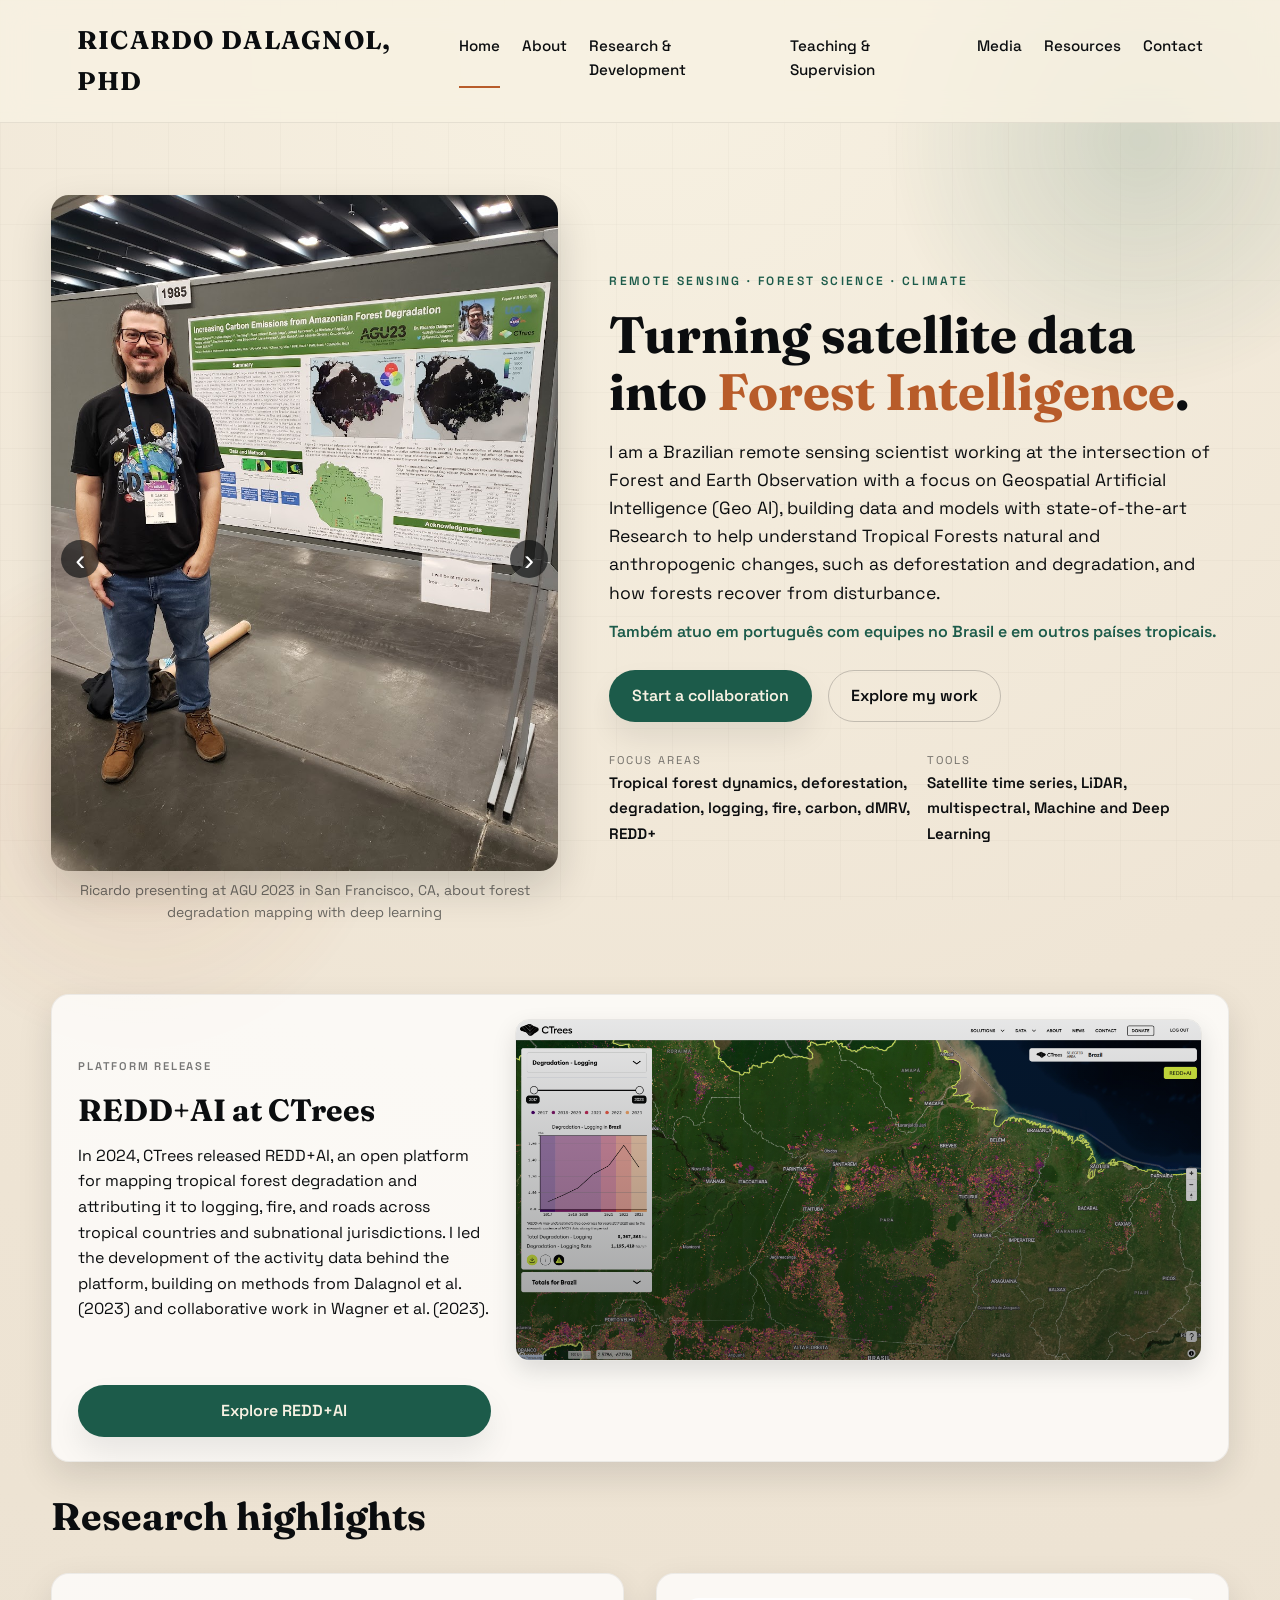
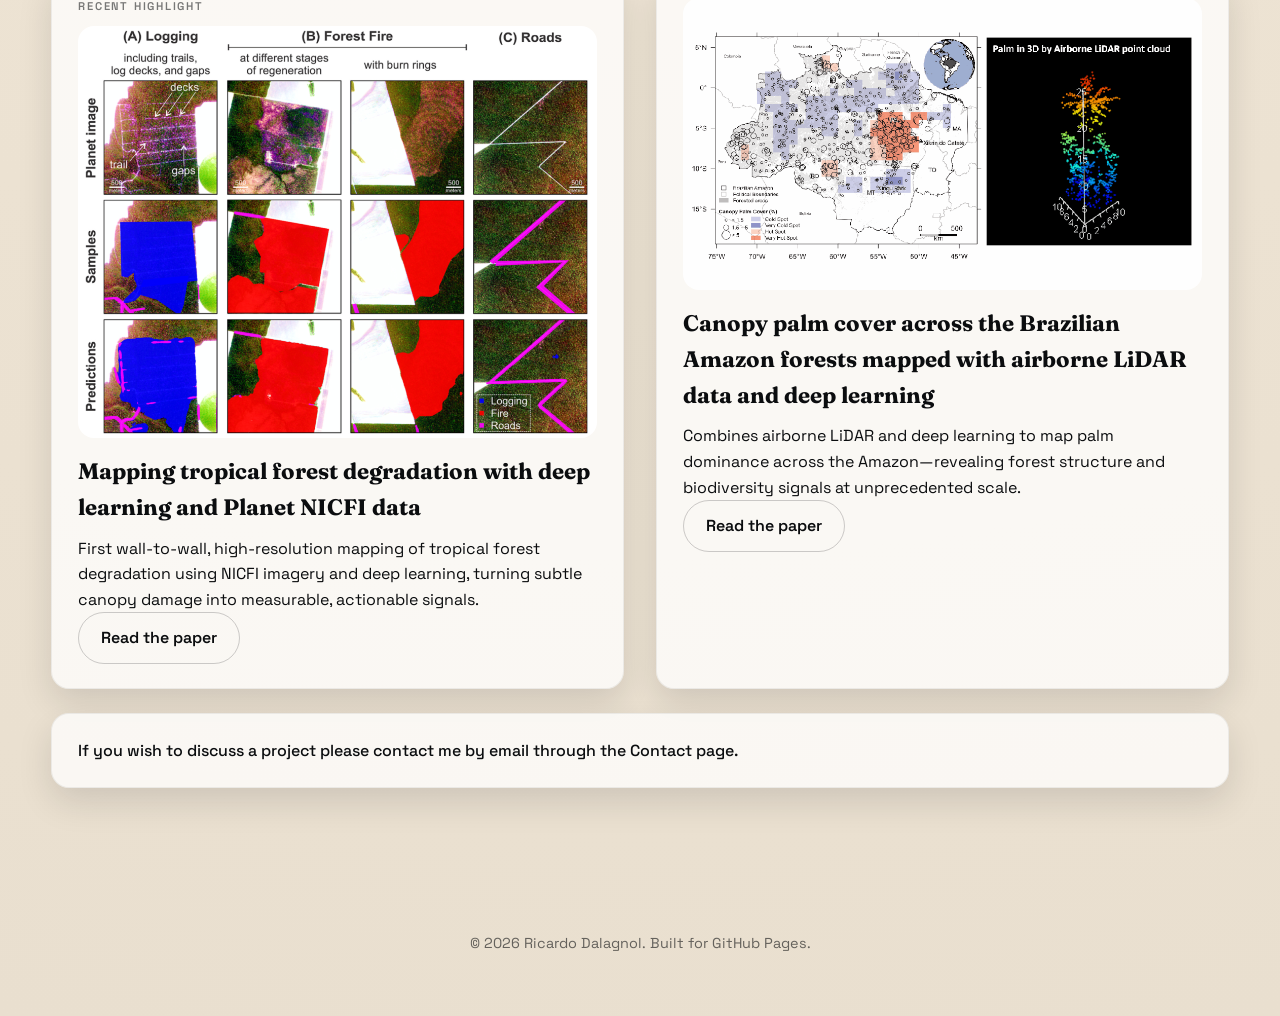
==== commit b2ef74d7: "add webinar" ====
--- a/index.html
+++ b/index.html
@@ -772,6 +772,16 @@
         <div class="card reveal">
           <ul class="list media-list">
             <li class="media-item">
+              <a class="media-thumb" href="https://www.youtube.com/watch?v=Qbsc-rGQc5E" target="_blank" rel="noopener" aria-label="Watch Webinar | Measuring What Matters: CTrees MRV for High-Integrity JREDD+">
+                <img src="https://img.youtube.com/vi/Qbsc-rGQc5E/hqdefault.jpg" alt="" loading="lazy" />
+                <span>Watch</span>
+              </a>
+              <div>
+                <span class="list-title">Jun 2026 · Webinar | Measuring What Matters: CTrees MRV for High-Integrity JREDD+</span>
+                <span class="list-subtitle"><a href="https://www.youtube.com/watch?v=Qbsc-rGQc5E" target="_blank" rel="noopener">youtube.com/watch?v=Qbsc-rGQc5E</a></span>
+              </div>
+            </li>
+            <li class="media-item">
               <a class="media-thumb" href="https://youtu.be/N3CHgRlRqOA" target="_blank" rel="noopener" aria-label="Watch Deep Learning for Remote Sensing images with R language">
                 <img src="assets/images/video-deep-learning-rs.jpg" alt="" loading="lazy" />
                 <span>Watch</span>
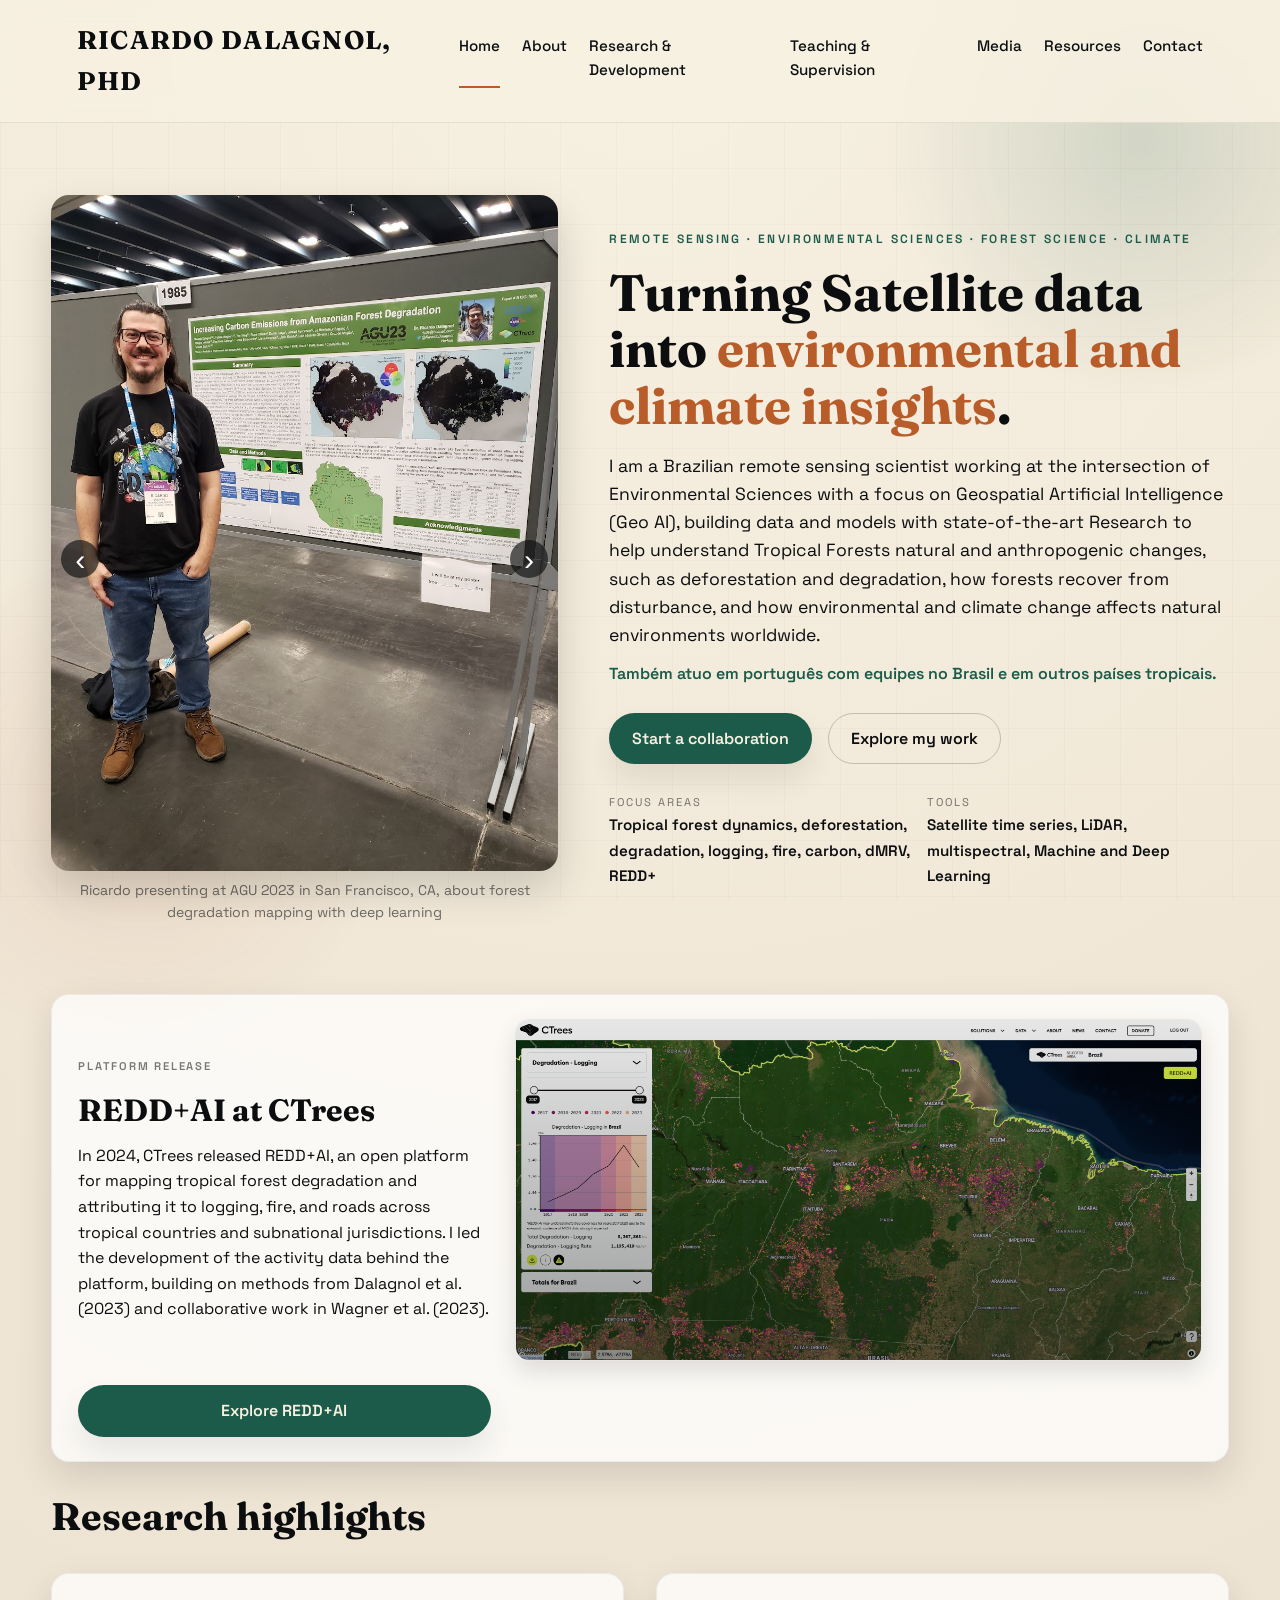
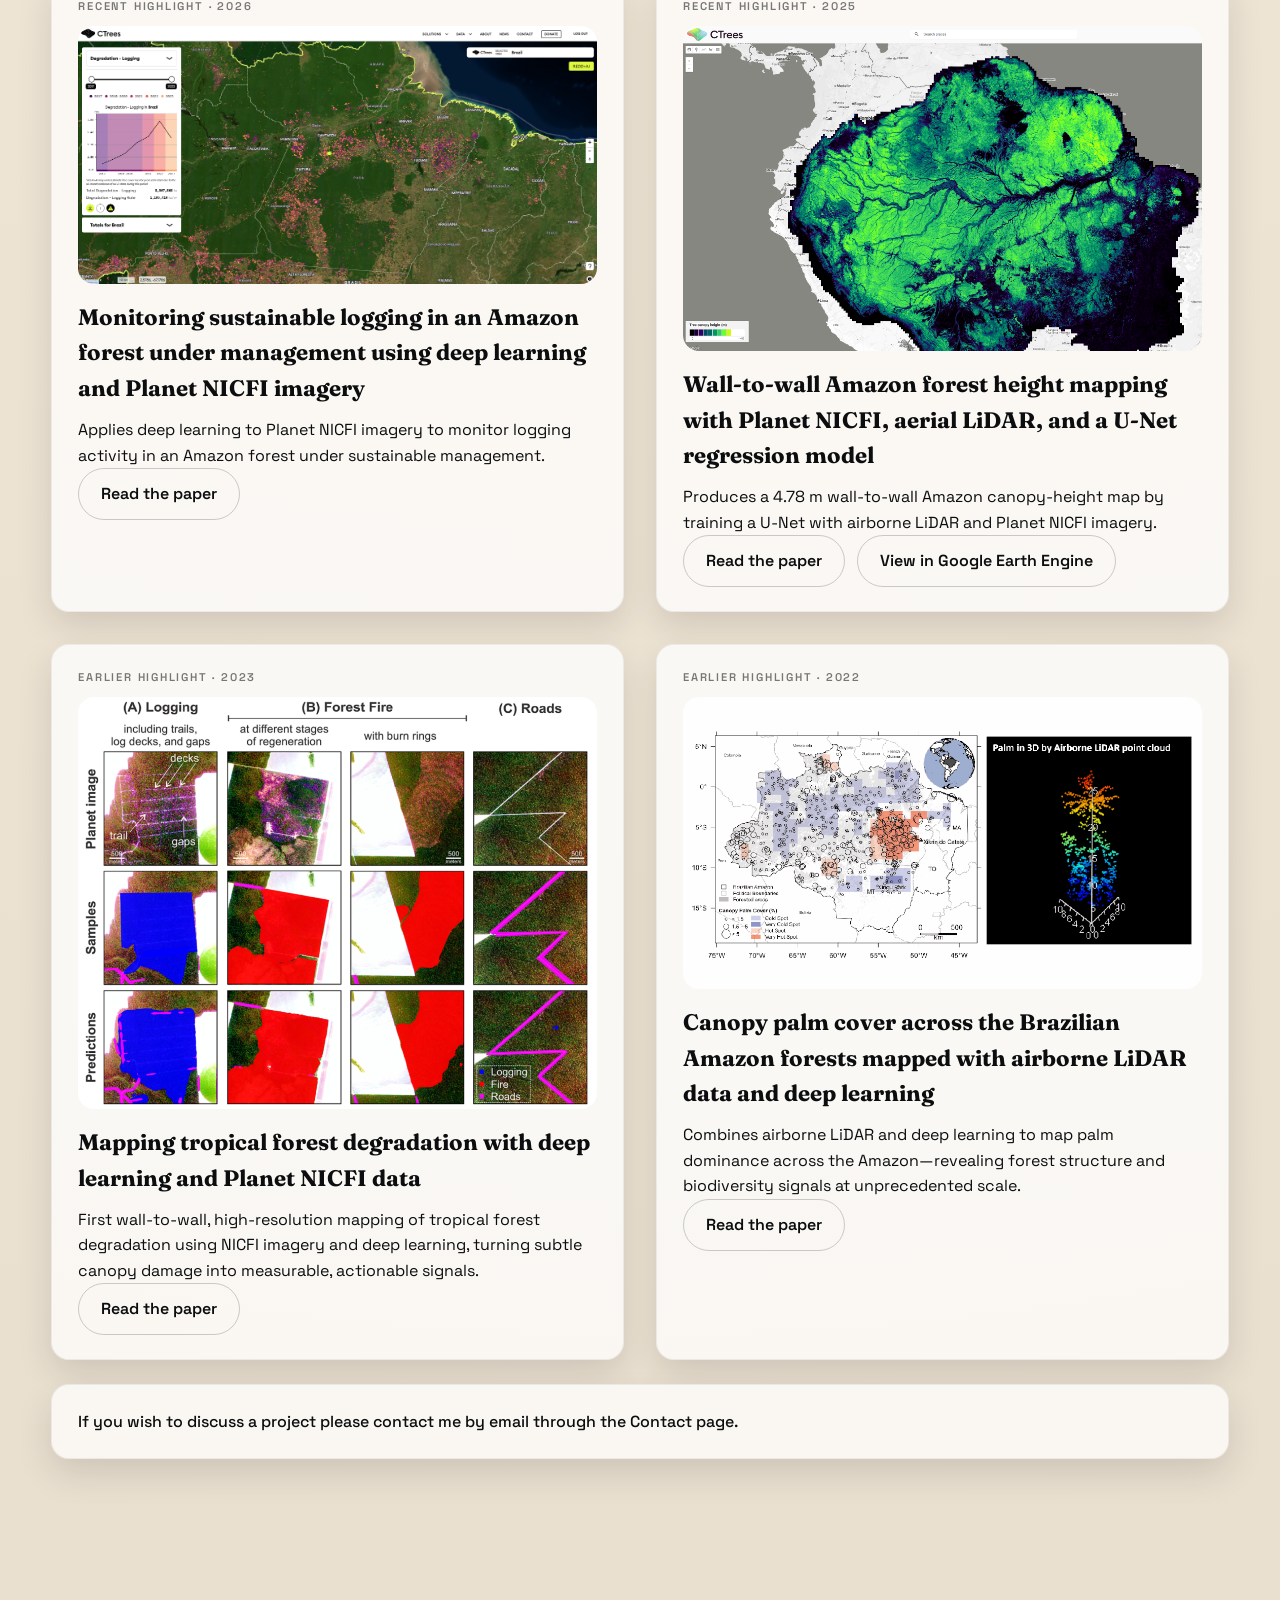
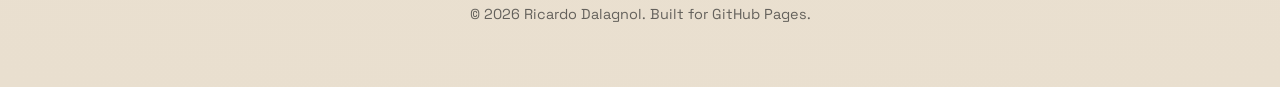
==== commit 8a25d9d5: "update website with citations up to 76 and updated homepage and mentoring" ====
--- a/index.html
+++ b/index.html
@@ -83,9 +83,9 @@
             <p class="image-caption">Ricardo presenting at AGU 2023 in San Francisco, CA, about forest degradation mapping with deep learning</p>
           </div>
           <div class="hero-text">
-            <p class="eyebrow">Remote Sensing · Forest Science · Climate</p>
-            <h1>Turning satellite data into <span>Forest Intelligence</span>.</h1>
-            <p class="lead">I am a Brazilian remote sensing scientist working at the intersection of Forest and Earth Observation with a focus on Geospatial Artificial Intelligence (Geo AI), building data and models with state-of-the-art Research to help understand Tropical Forests natural and anthropogenic changes, such as deforestation and degradation, and how forests recover from disturbance.</p>
+            <p class="eyebrow">Remote Sensing · Environmental Sciences · Forest Science · Climate</p>
+            <h1>Turning Satellite data into <span>environmental and climate insights</span>.</h1>
+            <p class="lead">I am a Brazilian remote sensing scientist working at the intersection of Environmental Sciences with a focus on Geospatial Artificial Intelligence (Geo AI), building data and models with state-of-the-art Research to help understand Tropical Forests natural and anthropogenic changes, such as deforestation and degradation, how forests recover from disturbance, and how environmental and climate change affects natural environments worldwide.</p>
             <p class="pt-note">Também atuo em português com equipes no Brasil e em outros países tropicais.</p>
             <div class="hero-actions">
               <a class="btn primary" href="#contact" data-panel="contact">Start a collaboration</a>
@@ -123,13 +123,31 @@
           </div>
           <div class="grid past-highlights">
             <article class="card reveal paper-card">
-              <p class="highlight-label">Recent highlight</p>
+              <p class="highlight-label">Recent highlight · 2026</p>
+              <img src="assets/images/redd_ai_logging.png" alt="Logging activity visualized in the REDD+AI platform" />
+              <h3>Monitoring sustainable logging in an Amazon forest under management using deep learning and Planet NICFI imagery</h3>
+              <p>Applies deep learning to Planet NICFI imagery to monitor logging activity in an Amazon forest under sustainable management.</p>
+              <a class="btn ghost" href="https://www.tandfonline.com/doi/full/10.1080/01431161.2025.2603696" target="_blank" rel="noopener">Read the paper</a>
+            </article>
+            <article class="card reveal paper-card">
+              <p class="highlight-label">Recent highlight · 2025</p>
+              <img src="assets/images/amz_height.png" alt="Wall-to-wall Amazon forest canopy-height map" />
+              <h3>Wall-to-wall Amazon forest height mapping with Planet NICFI, aerial LiDAR, and a U-Net regression model</h3>
+              <p>Produces a 4.78 m wall-to-wall Amazon canopy-height map by training a U-Net with airborne LiDAR and Planet NICFI imagery.</p>
+              <div class="paper-actions">
+                <a class="btn ghost" href="https://doi.org/10.1002/rse2.70041" target="_blank" rel="noopener">Read the paper</a>
+                <a class="btn ghost" href="https://ee-dalagnol.projects.earthengine.app/view/ctrees-amazon-canopy-height" target="_blank" rel="noopener">View in Google Earth Engine</a>
+              </div>
+            </article>
+            <article class="card reveal paper-card">
+              <p class="highlight-label">Earlier highlight · 2023</p>
               <img src="assets/images/forest-degradation-nicfi.png" alt="Mapping tropical forest degradation with deep learning and Planet NICFI data" />
               <h3>Mapping tropical forest degradation with deep learning and Planet NICFI data</h3>
               <p>First wall-to-wall, high-resolution mapping of tropical forest degradation using NICFI imagery and deep learning, turning subtle canopy damage into measurable, actionable signals.</p>
               <a class="btn ghost" href="https://doi.org/10.1016/j.rse.2023.113798" target="_blank" rel="noopener">Read the paper</a>
             </article>
             <article class="card reveal paper-card">
+              <p class="highlight-label">Earlier highlight · 2022</p>
               <img src="assets/images/palm-cover-lidar.gif" alt="Canopy palm cover across the Brazilian Amazon forests mapped with airborne LiDAR data and deep learning" />
               <h3>Canopy palm cover across the Brazilian Amazon forests mapped with airborne LiDAR data and deep learning</h3>
               <p>Combines airborne LiDAR and deep learning to map palm dominance across the Amazon—revealing forest structure and biodiversity signals at unprecedented scale.</p>
@@ -158,17 +176,17 @@
             <p>I am a Remote Sensing Scientist with an interdisciplinary background in environmental sciences, tropical ecology, and forest systems. My work integrates high-resolution Earth Observation data—particularly airborne LiDAR—with advanced analytical approaches, including machine learning and deep learning, to extract precise and novel insights from complex environmental systems.</p>
             <p>My research focuses on forest dynamics, biogeosciences, and the carbon cycle. I investigate how environmental and climate change influence tropical forest ecosystems, and I develop quantitative methods that combine remote sensing and field data to improve the monitoring of forest structure, degradation, and carbon stocks.</p>
             <p>I have strong analytical and programming expertise, with an emphasis on rigorous, empirical, and reproducible research. My work bridges ecological theory, geospatial data science, and computational modeling to generate actionable information for climate mitigation and forest conservation.</p>
-            <p>I am currently a Research Scientist at CTrees (California), where I develop and apply advanced remote sensing and machine learning methods to support high-integrity forest carbon accounting and large-scale monitoring initiatives.</p>
-            <p>I completed my postdoctoral appointment at UCLA in 2024 and then joined CTrees as Research Scientist and Activity Data Science Lead.</p>
+            <p>I am currently a Senior Research Scientist &amp; Science Lead at CTrees (California), where I develop and apply advanced remote sensing and machine learning methods to support high-integrity forest carbon accounting and large-scale monitoring initiatives.</p>
+            <p>I completed my postdoctoral appointment at UCLA in 2024 and then joined CTrees.</p>
             <p>I welcome opportunities for scientific collaboration and interdisciplinary research. Please feel free to get in touch via email.</p>
           </div>
           <div class="card reveal">
             <h3>Work</h3>
             <ul class="timeline">
-              <li><strong>2024–</strong> Research Scientist and Activity Data Science Lead, CTrees (California, USA)</li>
+              <li><strong>2024–</strong> Senior Research Scientist &amp; Science Lead, CTrees (California, USA)</li>
               <li><strong>2022–2024</strong> Post-doctoral Researcher, Institute of the Environment and Sustainability, UCLA (Los Angeles, USA)</li>
               <li><strong>2022–2024</strong> Research Affiliate, NASA-Jet Propulsion Laboratory, California Institute of Technology (Pasadena, USA)</li>
-              <li><strong>2021–2024</strong> Honorary Research Fellow, University of Manchester (Manchester, UK)</li>
+              <li><strong>2021–2022</strong> Honorary Research Fellow, University of Manchester (Manchester, UK)</li>
               <li><strong>2020–2022</strong> Post-doctoral Researcher, DIOTG/INPE (São José dos Campos, Brazil)</li>
               <li><strong>2018–2019</strong> Visiting Researcher (PhD Remote Sensing), University of Leeds (Leeds, UK)</li>
               <li><strong>2014–2016</strong> Research Assistant, DIAV/INPE (São José dos Campos, Brazil)</li>
@@ -192,6 +210,10 @@
               <li>Amazonia</li>
               <li>Biomass</li>
               <li>Plant species distribution</li>
+              <li>Geo-AI</li>
+              <li>Forest degradation</li>
+              <li>Forest carbon accounting</li>
+              <li>Cloud geospatial pipelines</li>
               <li>Deep learning</li>
               <li>dMRV</li>
               <li>REDD+</li>
@@ -204,6 +226,22 @@
               <a href="https://scholar.google.com.br/citations?hl=pt-BR&user=4ecvtoEAAAAJ" target="_blank" rel="noopener">Google Scholar Publications</a>
               <a href="https://publons.com/researcher/2459210/ricardo-dalagnol/peer-review/" target="_blank" rel="noopener">Reviewer profile</a>
             </div>
+          </div>
+          <div class="card reveal">
+            <h3>Leadership</h3>
+            <ul class="list">
+              <li>Lead multidisciplinary teams of up to 13 people delivering forest-cover and deforestation benchmark maps across 42 jurisdictions.</li>
+              <li>Directly manage a five-person technical team spanning research, data production, quality assurance, and project delivery.</li>
+            </ul>
+          </div>
+          <div class="card reveal">
+            <h3>Service</h3>
+            <ul class="list">
+              <li>Editorial Board Member, <em>Forests</em> (2026–present).</li>
+              <li>Editorial Board Member, <em>Remote Sensing</em> (2026–present).</li>
+              <li>Reviewer for 30 journals, with more than 80 verified reviews in Web of Science.</li>
+              <li>Grant proposal reviewer for NSF, FAPESP, and PROCIENCIA/CONCYTEC.</li>
+            </ul>
           </div>
         </div>
       </section>
@@ -220,7 +258,7 @@
             <h3>Advancing Tropical Ecology using Remote Sensing</h3>
           </article>
           <article class="card reveal">
-            <h3>Development of Remote Sensing Data and Artificial Intelligence Methods to Advance Earth Observation</h3>
+            <h3>Developing scalable Earth-observation data and AI methods</h3>
           </article>
         </div>
         <div class="card reveal">
@@ -273,16 +311,25 @@
             <span class="list-title">Yang, Yan; et al. (2026). <span class="pub-title">From Snapshot Maps to Continuous Monitoring of Global Forest Carbon at 100 m Resolution (2000–2025)</span>. <span class="pub-journal">EarthArXiv</span>. URL: <a href="https://eartharxiv.org/repository/view/12941/" target="_blank" rel="noopener">https://eartharxiv.org/repository/view/12941/</a>.</span>
           </li>
           <li>
+            <span class="list-title">Sagang, Le Bienfaiteur; et al. (2026). <span class="pub-title">Managed rainforests support higher carbon density and sequestration in the Congo Basin</span>. <span class="pub-journal">Nature Communications</span>, <span class="pub-volume">17</span>(<span class="pub-issue">1</span>), <span class="pub-pages">5903</span>. DOI: <a href="https://doi.org/10.1038/s41467-026-72399-4" target="_blank" rel="noopener">https://doi.org/10.1038/s41467-026-72399-4</a>.</span>
+          </li>
+          <li>
             <span class="list-title">Natel, Carolina; et al. (2026). <span class="pub-title">Deep Learning for Satellite‐Based Forest Disturbance Monitoring: Recent Advances and Challenges</span>. <span class="pub-journal">WIREs Data Mining and Knowledge Discovery</span>, <span class="pub-volume">16</span>(<span class="pub-issue">2</span>), <span class="pub-pages">e70096</span>. DOI: <a href="https://doi.org/10.1002/widm.70096" target="_blank" rel="noopener">https://doi.org/10.1002/widm.70096</a>.</span>
           </li>
           <li>
             <span class="list-title">Li, Chuanze; et al. (2026). <span class="pub-title">Disturbance and incomplete recovery in the Cerrado-Amazon transition: Implications for conservation of a critical tropical ecotone</span>. <span class="pub-journal">Biological Conservation</span>, <span class="pub-volume">319</span>, <span class="pub-pages">111900</span>. DOI: <a href="https://doi.org/10.1016/j.biocon.2026.111900" target="_blank" rel="noopener">https://doi.org/10.1016/j.biocon.2026.111900</a>.</span>
           </li>
           <li>
+            <span class="list-title">Heinrich, Viola; et al. (2026). <span class="pub-title">A meta-analysis of carbon losses and gains from tropical moist forest degradation and regeneration</span>. <span class="pub-journal">Science AdvAnceS</span>.</span>
+          </li>
+          <li>
             <span class="list-title">Fernandes, Helen Giovanna Pereira; et al. (2026). <span class="pub-title">Land Use and Land Cover Dynamics and Their Association with Fire in Indigenous Territories of Maranhão, Brazil (1985–2023)</span>. <span class="pub-journal">Land</span>, <span class="pub-volume">15</span>(<span class="pub-issue">1</span>), <span class="pub-pages">132</span>. DOI: <a href="https://doi.org/10.3390/land15010132" target="_blank" rel="noopener">https://doi.org/10.3390/land15010132</a>.</span>
           </li>
           <li>
             <span class="list-title">Dutra, Débora J.; et al. (2026). <span class="pub-title">Dry‐Season Water Deficits in the Southwestern Amazon Under High Emissions</span>. <span class="pub-journal">International Journal of Climatology</span>, <span class="pub-pages">e70331</span>. DOI: <a href="https://doi.org/10.1002/joc.70331" target="_blank" rel="noopener">https://doi.org/10.1002/joc.70331</a>.</span>
+          </li>
+          <li>
+            <span class="list-title">De Oliveira, Gabriel; et al. (2026). <span class="pub-title">Spiralling frontier threats in Indigenous Amazonia</span>. <span class="pub-journal">Nature Sustainability</span>. DOI: <a href="https://doi.org/10.1038/s41893-026-01874-z" target="_blank" rel="noopener">https://doi.org/10.1038/s41893-026-01874-z</a>.</span>
           </li>
           <li>
             <span class="list-title">Braga, Daniel; et al. (2026). <span class="pub-title">Monitoring sustainable logging in an Amazon forest under management using deep learning and Planet NICFI imagery</span>. <span class="pub-journal">International Journal of Remote Sensing</span>, <span class="pub-volume">47</span>(<span class="pub-issue">3</span>), <span class="pub-pages">1287--1312</span>. DOI: <a href="https://doi.org/10.1080/01431161.2025.2603696" target="_blank" rel="noopener">https://doi.org/10.1080/01431161.2025.2603696</a>.</span>
@@ -566,6 +613,20 @@
           <h3>Teaching</h3>
           <ul class="list thumb-list">
             <li class="thumb-item">
+              <span class="link-thumb type-lecture">Lecture</span>
+              <div>
+                <span class="list-title">2025 · Guest lecture “Forest disturbances: data processing and analysis using R and GDAL tools”</span>
+                <span class="list-subtitle">SER 455 Forest Remote Sensing – MSc/PhD level – INPE, Brazil</span>
+              </div>
+            </li>
+            <li class="thumb-item">
+              <span class="link-thumb type-course">Course</span>
+              <div>
+                <span class="list-title">2023 · Mini-course “Introduction to processing Airborne LiDAR data”</span>
+                <span class="list-subtitle">Applied Computing Workshop (WORCAP 2023), INPE, Brazil</span>
+              </div>
+            </li>
+            <li class="thumb-item">
               <a class="link-thumb" href="https://youtu.be/N3CHgRlRqOA" target="_blank" rel="noopener" aria-label="Watch Deep Learning for Remote Sensing images with R language">
                 <img src="assets/images/video-deep-learning-rs.jpg" alt="" loading="lazy" />
                 <span>Video</span>
@@ -619,14 +680,14 @@
             <li class="thumb-item">
               <span class="link-thumb type-lecture">Lecture</span>
               <div>
-                <span class="list-title">2020 · Lecture “Introduction to Airborne LiDAR data for vegetation studies”</span>
+                <span class="list-title">2020–2024 · Lecture “Introduction to Airborne LiDAR data for vegetation studies”</span>
                 <span class="list-subtitle">Forest and Biogeography course – MSc/PhD Remote Sensing – INPE, Brazil</span>
               </div>
             </li>
             <li class="thumb-item">
               <span class="link-thumb type-lecture">Lecture</span>
               <div>
-                <span class="list-title">2020 · Lecture “Introduction to remote sensing time series analysis for vegetation studies”</span>
+                <span class="list-title">2020–2025 · Lecture “Introduction to remote sensing time series analysis for vegetation studies”</span>
                 <span class="list-subtitle">Forest and Biogeography course – MSc/PhD Remote Sensing – INPE, Brazil</span>
               </div>
             </li>
@@ -634,14 +695,28 @@
         </div>
         <div class="card reveal">
           <h3>Supervision</h3>
-          <p class="muted supervision-summary">Supervision: 2 PhD, 11 MSc, and 3 undergraduate/BSc projects across Brazil and the UK.</p>
+          <p class="muted supervision-summary">Current and completed mentorship: 2 PhD, 12 MSc, and 3 undergraduate/BSc projects across Brazil and the UK, plus one NSF INTERN research internship.</p>
           <h4 class="status-heading">Current</h4>
           <ul class="list thumb-list">
             <li class="thumb-item">
+              <span class="link-thumb type-supervision">Internship</span>
+              <div>
+                <span class="list-title">Developing deforestation and degradation spatial risk modeling for jurisdictional REDD+ carbon monitoring</span>
+                <span class="list-subtitle">Leo Eiti Haneda · PhD student, University of Florida · NSF INTERN Research Intern at CTrees · Internship Supervisor · 2026–present</span>
+              </div>
+            </li>
+            <li class="thumb-item">
+              <span class="link-thumb type-supervision">MSc</span>
+              <div>
+                <span class="list-title">Using geospatial foundation models to track disturbance in natural ecosystems of the Brazilian Amazon</span>
+                <span class="list-subtitle">Lucas Bielak · MSc Forest Engineering, UFPR, Brazil · 2026–present</span>
+              </div>
+            </li>
+            <li class="thumb-item">
               <span class="link-thumb type-supervision">PhD</span>
               <div>
                 <span class="list-title">Forest structure and biomass estimates in tropical human-modified agroforestry systems in the Brazilian state of Bahia</span>
-                <span class="list-subtitle">L. Daltro · PhD Ecology and Conservation of Biodiversity, UESC, Brazil · 2025-current</span>
+                <span class="list-subtitle">L. Daltro · PhD Ecology and Conservation of Biodiversity, UESC, Brazil · 2024–present</span>
               </div>
             </li>
           </ul>
--- a/styles.css
+++ b/styles.css
@@ -427,6 +427,12 @@
   margin-bottom: 16px;
 }
 
+.paper-actions {
+  display: flex;
+  flex-wrap: wrap;
+  gap: 12px;
+}
+
 .home-note {
   font-weight: 500;
 }
